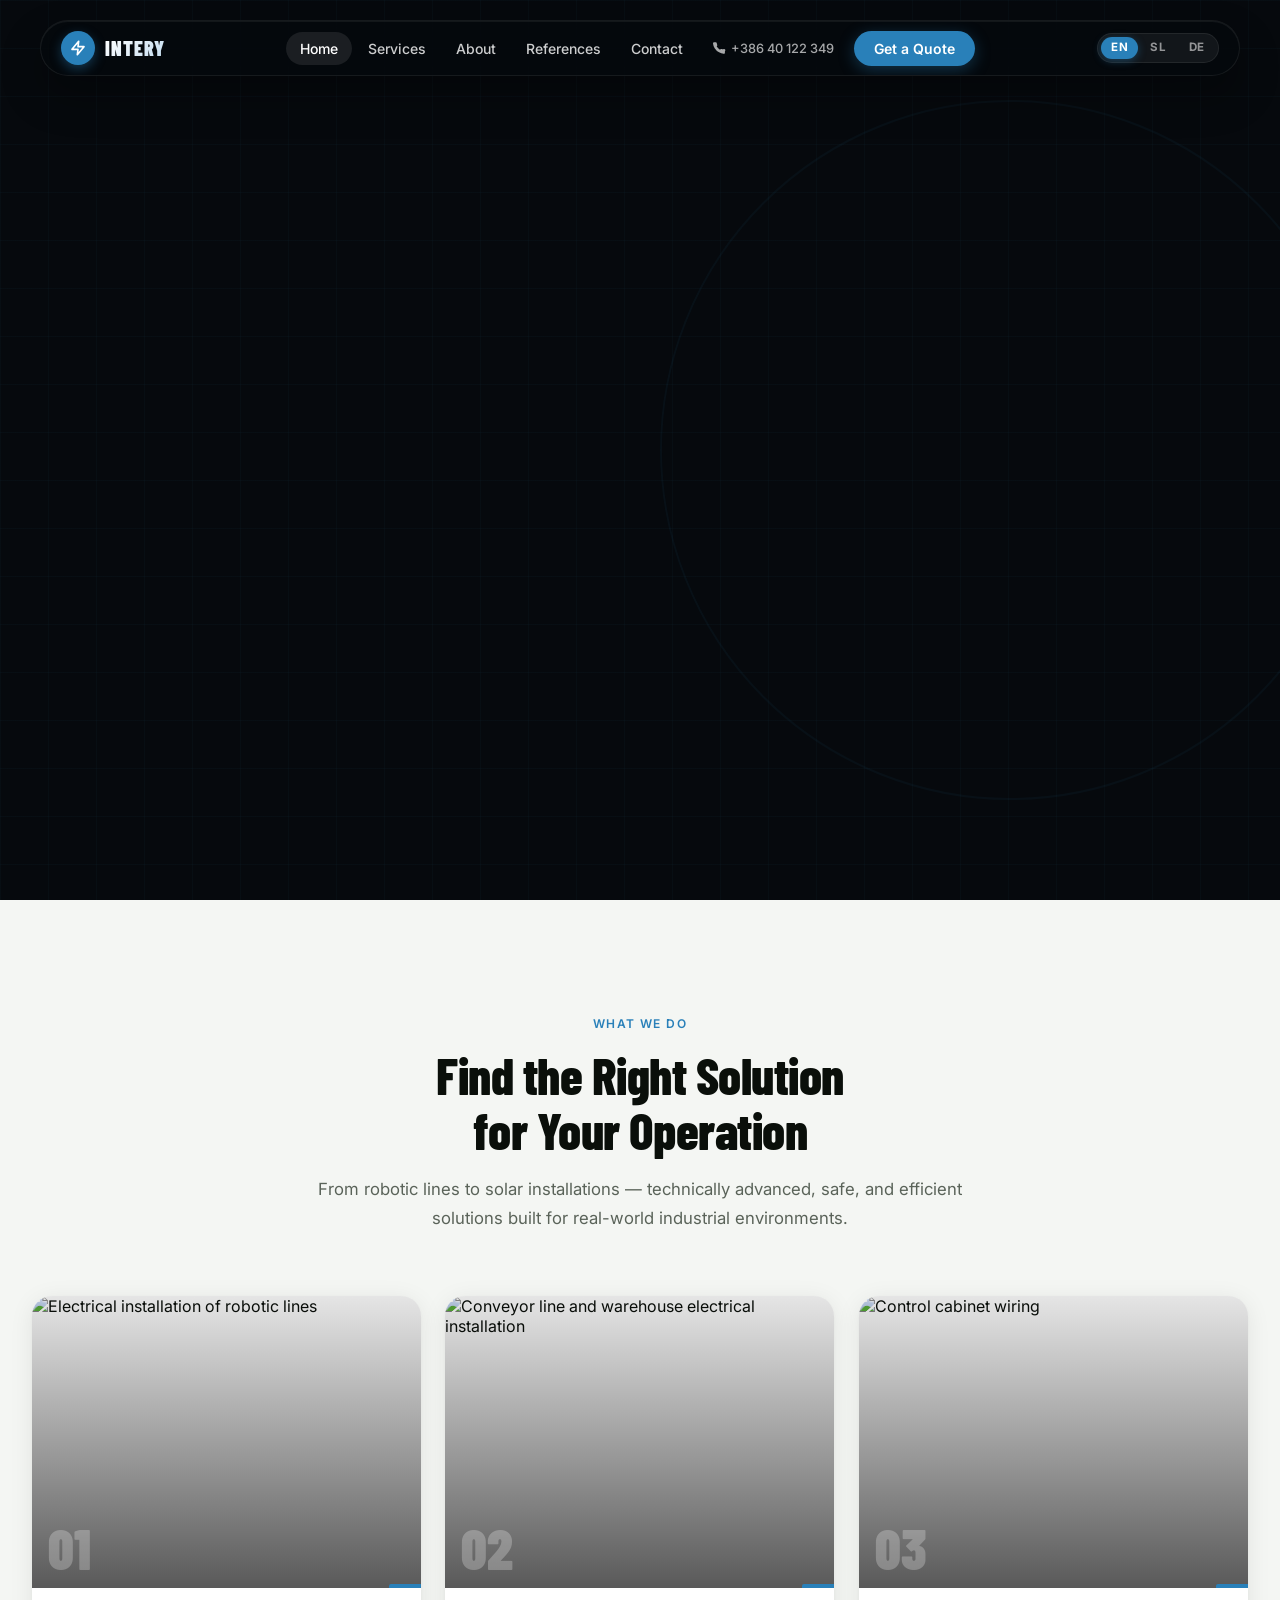
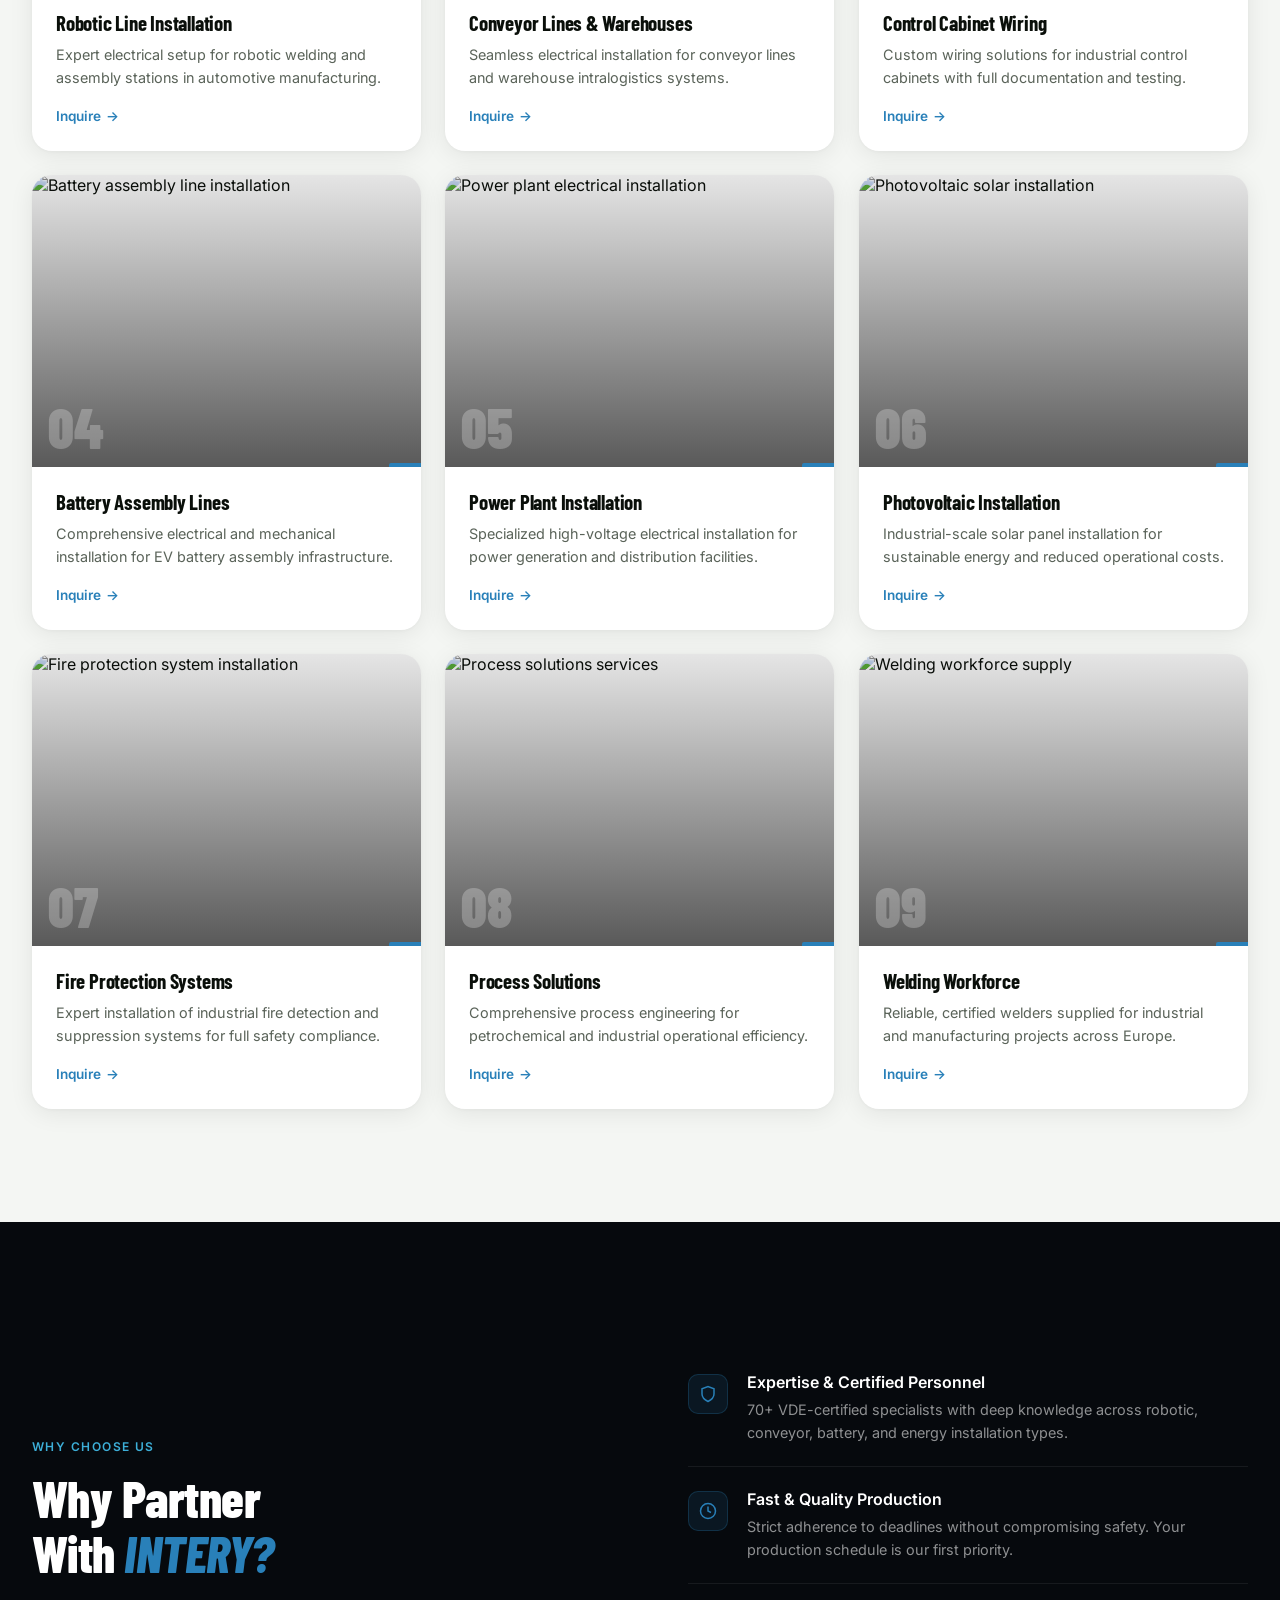
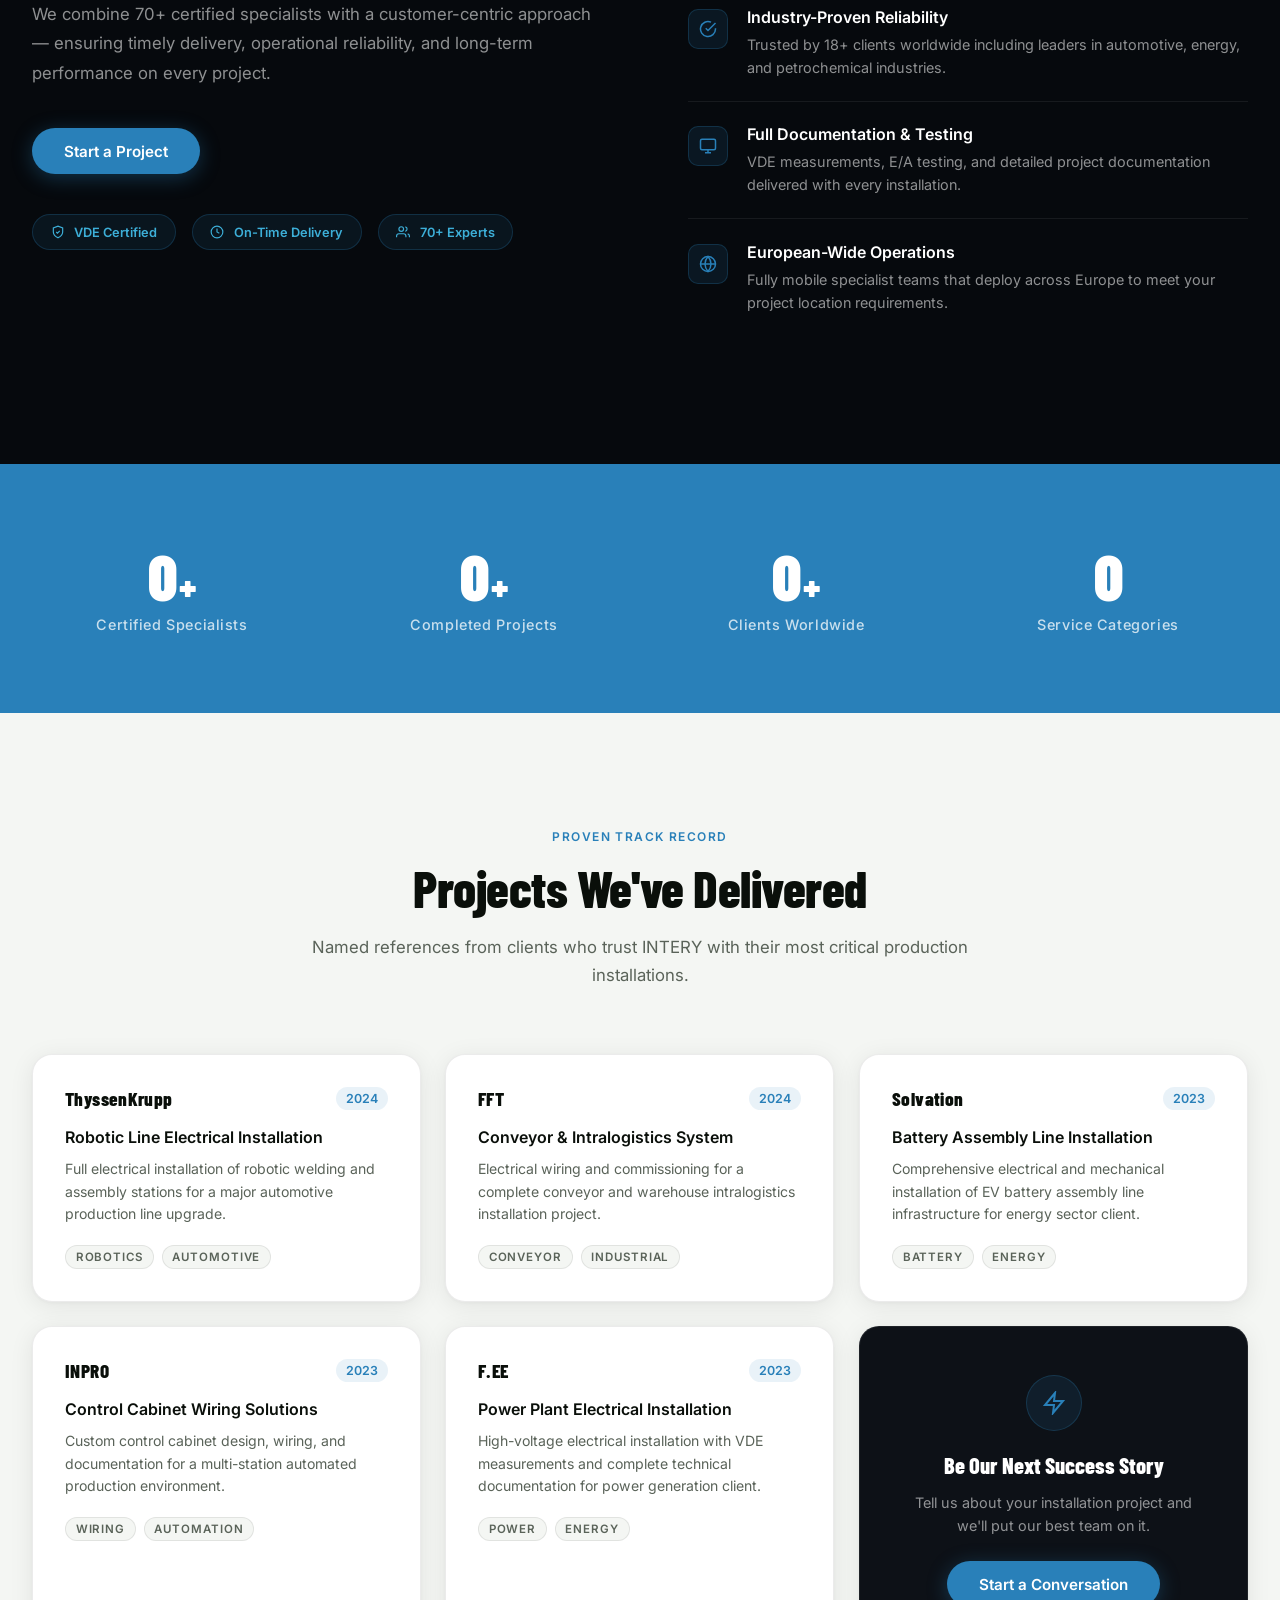
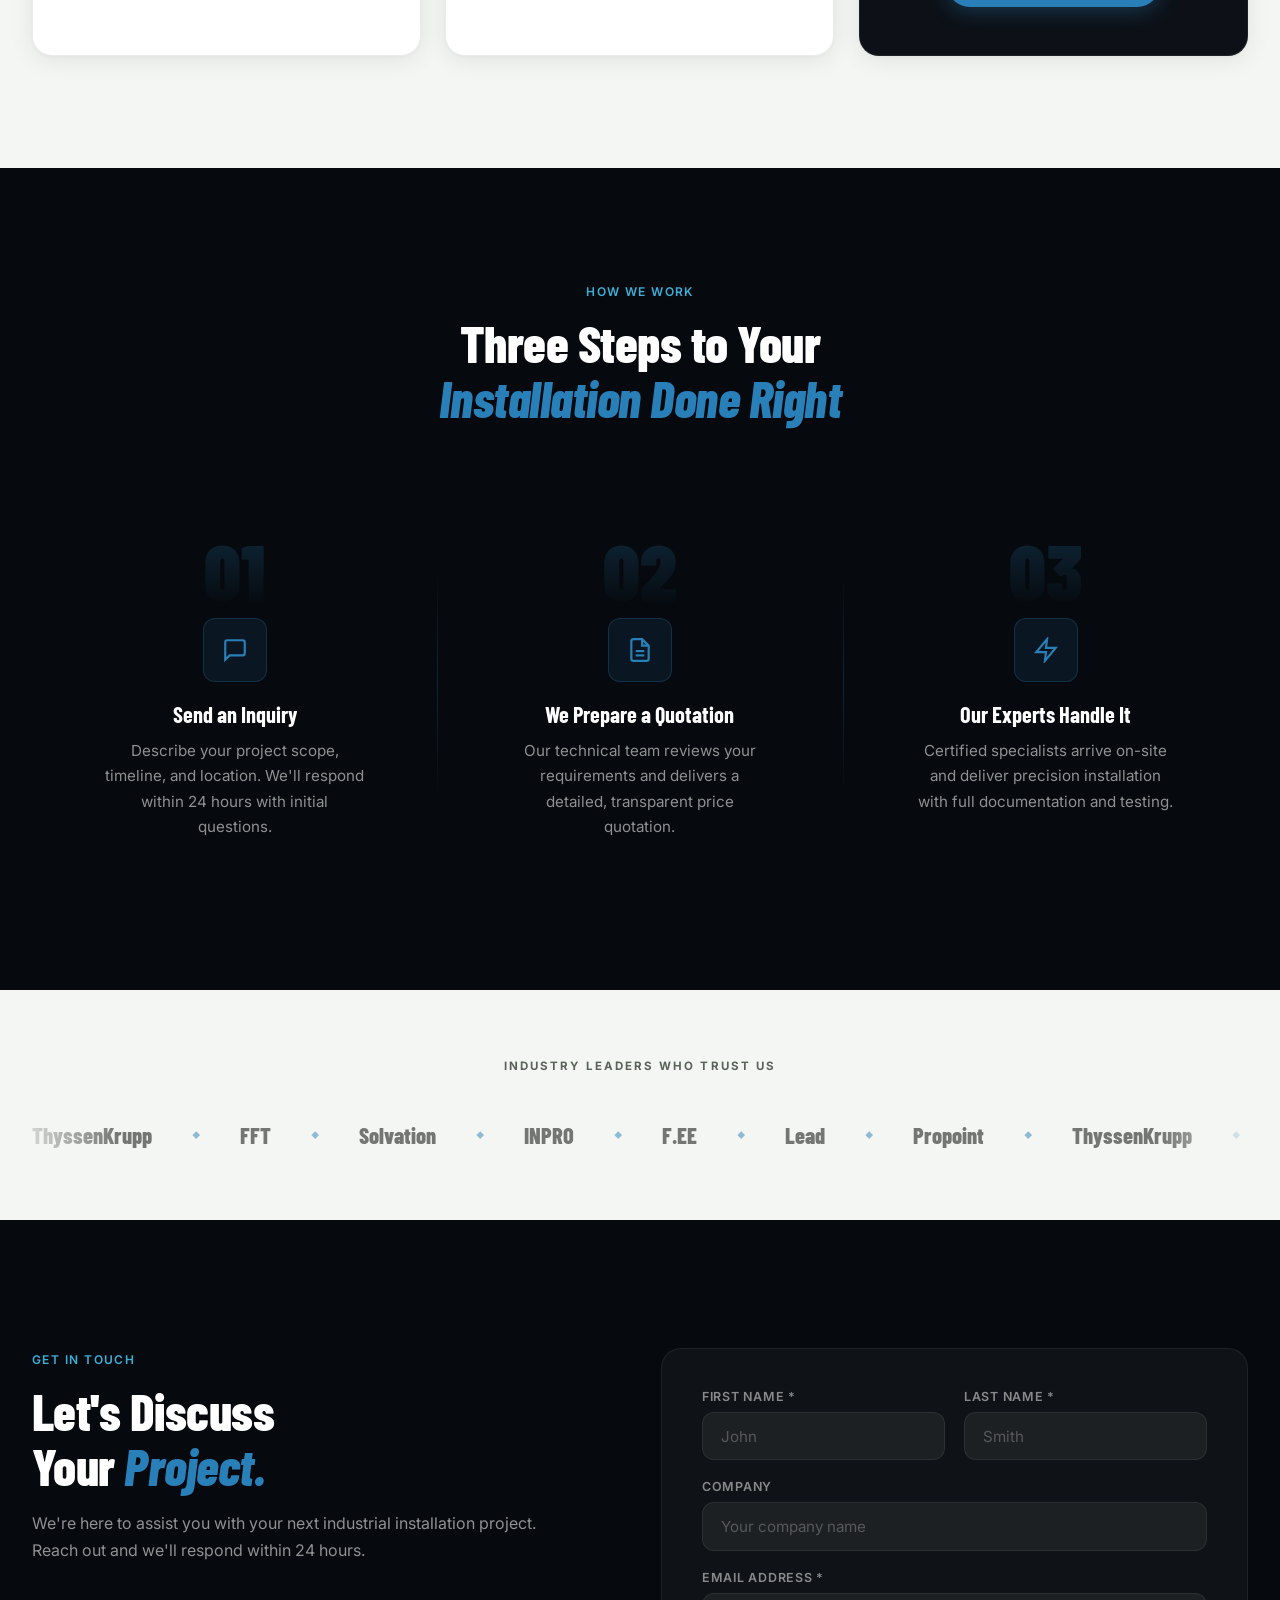
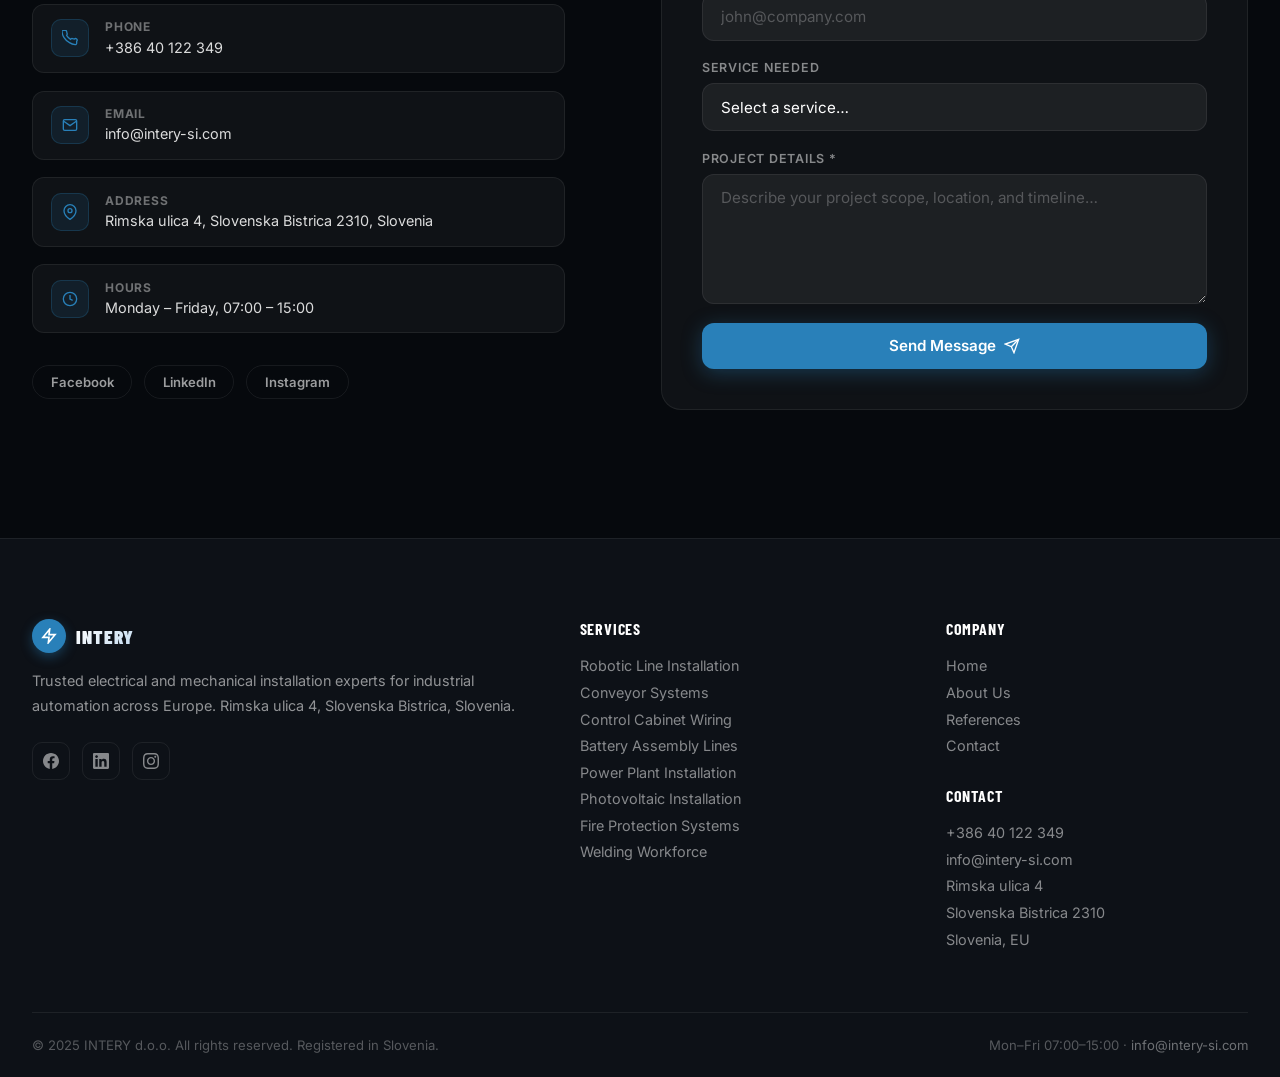
==== index.html @ 89eda1ef "Initial commit of Intery website" ====
<!DOCTYPE html>
<html lang="en">
<head>
  <meta charset="UTF-8">
  <meta name="viewport" content="width=device-width, initial-scale=1.0">
  <title>INTERY d.o.o. | Industrial Electrical Installation Experts</title>
  <meta name="description" content="INTERY d.o.o. — Leading provider of electrical and mechanical installation services for automotive, energy, and industrial sectors across Europe. 70+ certified specialists.">
  <meta property="og:title" content="INTERY d.o.o. | Industrial Electrical Installation Experts">
  <meta property="og:description" content="Electrical and mechanical installation experts for robotic lines, conveyor systems, and battery assembly across Europe.">
  <meta property="og:type" content="website">
  <meta property="og:url" content="https://www.intery-si.com">
  <link rel="icon" href="data:image/svg+xml,<svg xmlns='http://www.w3.org/2000/svg' viewBox='0 0 100 100'><text y='.9em' font-size='90'>⚡</text></svg>">
  <link rel="preconnect" href="https://fonts.googleapis.com">
  <link rel="preconnect" href="https://fonts.gstatic.com" crossorigin>
  <link href="https://fonts.googleapis.com/css2?family=Barlow+Condensed:wght@400;600;700;800;900&family=Inter:ital,wght@0,300;0,400;0,500;0,600;1,400&display=swap" rel="stylesheet">
  <link rel="stylesheet" href="css/style.css">
  <script type="application/ld+json">
  {
    "@context": "https://schema.org",
    "@type": "ElectricalContractor",
    "name": "INTERY d.o.o.",
    "description": "Leading electrical and mechanical installation services for automotive, energy, and industrial sectors.",
    "url": "https://www.intery-si.com",
    "telephone": "+38640122349",
    "email": "info@intery-si.com",
    "address": {
      "@type": "PostalAddress",
      "streetAddress": "Rimska ulica 4",
      "addressLocality": "Slovenska Bistrica",
      "postalCode": "2310",
      "addressCountry": "SI"
    },
    "openingHours": "Mo-Fr 07:00-15:00",
    "areaServed": "Europe"
  }
  </script>
</head>
<body>

<!-- ═══════════════════════ NAVBAR ═══════════════════════ -->
<nav class="navbar-container" id="navbar">
  <div class="navbar">
    <a href="#home" class="navbar-brand">
      <div class="logo-icon">
        <svg viewBox="0 0 24 24" fill="none" stroke="currentColor" stroke-width="2.5" stroke-linecap="round" stroke-linejoin="round">
          <path d="M13 2L3 14h9l-1 8 10-12h-9l1-8z"/>
        </svg>
      </div>
      <span class="brand-text">INTERY</span>
    </a>

    <ul class="navbar-nav" id="navbarNav">
      <li class="nav-item"><a href="#home" class="nav-link active" data-i18n="nav.home">Home</a></li>
      <li class="nav-item"><a href="#services" class="nav-link" data-i18n="nav.services">Services</a></li>
      <li class="nav-item"><a href="#about" class="nav-link" data-i18n="nav.about">About</a></li>
      <li class="nav-item"><a href="#references" class="nav-link" data-i18n="nav.references">References</a></li>
      <li class="nav-item"><a href="#contact" class="nav-link" data-i18n="nav.contact">Contact</a></li>
      <li class="nav-item">
        <a href="tel:+38640122349" class="nav-phone">
          <svg viewBox="0 0 24 24" width="13" height="13" fill="currentColor"><path d="M22 16.92v3a2 2 0 01-2.18 2 19.79 19.79 0 01-8.63-3.07A19.5 19.5 0 013.07 11.5a19.79 19.79 0 01-3.07-8.67A2 2 0 012 .67h3a2 2 0 012 1.72c.127.96.361 1.903.7 2.81a2 2 0 01-.45 2.11L6.91 8.09a16 16 0 006 6l.75-.75a2 2 0 012.11-.45c.907.339 1.85.573 2.81.7A2 2 0 0122 16.92z"/></svg>
          +386 40 122 349
        </a>
      </li>
      <li class="nav-item"><a href="#contact" class="cta-button" data-i18n="nav.quote">Get a Quote</a></li>
    </ul>

    <div class="lang-switcher">
      <button class="lang-btn active" data-lang="en">EN</button>
      <button class="lang-btn" data-lang="sl">SL</button>
      <button class="lang-btn" data-lang="de">DE</button>
    </div>

    <button class="mobile-toggle" id="mobileToggle" aria-label="Toggle menu">
      <div class="hamburger">
        <span></span><span></span><span></span>
      </div>
    </button>
  </div>
</nav>

<div class="mobile-menu-overlay" id="mobileMenuOverlay"></div>
<div class="mobile-menu" id="mobileMenu">
  <div class="mobile-menu-header">
    <a href="#home" class="mobile-menu-brand">
      <div class="logo-icon">
        <svg viewBox="0 0 24 24" fill="none" stroke="currentColor" stroke-width="2.5"><path d="M13 2L3 14h9l-1 8 10-12h-9l1-8z"/></svg>
      </div>
      <span class="brand-text">INTERY</span>
    </a>
    <button class="mobile-menu-close" id="mobileMenuClose" aria-label="Close">×</button>
  </div>
  <ul class="mobile-menu-nav">
    <li class="mobile-menu-item"><a href="#home" class="mobile-menu-link active" data-i18n="nav.home">Home</a></li>
    <li class="mobile-menu-item"><a href="#services" class="mobile-menu-link" data-i18n="nav.services">Services</a></li>
    <li class="mobile-menu-item"><a href="#about" class="mobile-menu-link" data-i18n="nav.about">About</a></li>
    <li class="mobile-menu-item"><a href="#references" class="mobile-menu-link" data-i18n="nav.references">References</a></li>
    <li class="mobile-menu-item"><a href="#contact" class="mobile-menu-link" data-i18n="nav.contact">Contact</a></li>
  </ul>
  <div class="mobile-lang-switcher">
    <button class="lang-btn active" data-lang="en">EN</button>
    <button class="lang-btn" data-lang="sl">SL</button>
    <button class="lang-btn" data-lang="de">DE</button>
  </div>
  <div class="mobile-cta">
    <a href="#contact" class="mobile-cta-button" data-i18n="nav.mobile_quote">Get a Quote</a>
    <a href="tel:+38640122349" class="mobile-phone-link">+386 40 122 349</a>
  </div>
</div>

<!-- ═══════════════════════ HERO ═══════════════════════ -->
<section id="home" class="hero">
  <div class="hero-bg">
    <video
      class="hero-bg-img"
      autoplay
      loop
      muted
      playsinline
      aria-hidden="true"
    >
      <source src="video/d.mp4" type="video/mp4">
    </video>
    <div class="hero-overlay"></div>
    <div class="hero-grid-pattern" aria-hidden="true"></div>
  </div>

  <div class="hero-asset-placeholder" aria-hidden="true"></div>

  <div class="container hero-content">
    <div class="hero-eyebrow" id="heroEyebrow">
      <span class="eyebrow-dot"></span>
      <span data-i18n="hero.eyebrow">Slovenia · Europe · Industrial Excellence</span>
    </div>
    <h1 class="hero-title" id="heroTitle">
      <span class="title-line" id="titleLine1" data-i18n="hero.title1">YOUR AUTOMATION</span>
      <span class="title-line accent-line" id="titleLine2" data-i18n="hero.title2">DONE <em>RIGHT.</em></span>
    </h1>
    <p class="hero-subtitle" id="heroSubtitle" data-i18n="hero.subtitle">
      Electrical and mechanical installation for robotic lines, conveyor systems, and battery assembly — serving automotive, energy, and industrial sectors across Europe.
    </p>
    <div class="hero-ctas" id="heroCtas">
      <a href="#services" class="btn btn-primary">
        <span data-i18n="hero.btn_services">View Services</span>
        <svg class="btn-icon" viewBox="0 0 24 24" fill="none" stroke="currentColor" stroke-width="2"><path d="M7 17L17 7M17 7H7M17 7v10"/></svg>
      </a>
      <a href="#contact" class="btn btn-outline" data-i18n="hero.btn_quote">Request a Quote</a>
    </div>
  </div>

  <div class="hero-bottom" id="heroBottom">
    <div class="hero-stats-bar">
      <div class="hero-stat"><strong>70+</strong><span data-i18n="stats.specialists">Certified Specialists</span></div>
      <div class="hero-stat-divider"></div>
      <div class="hero-stat"><strong>38+</strong><span data-i18n="stats.projects">Completed Projects</span></div>
      <div class="hero-stat-divider"></div>
      <div class="hero-stat"><strong>18+</strong><span data-i18n="stats.clients">Clients Worldwide</span></div>
      <div class="hero-stat-divider"></div>
      <div class="hero-stat"><strong>9</strong><span data-i18n="stats.categories">Service Categories</span></div>
    </div>
    <div class="scroll-cue">
      <div class="scroll-line"></div>
      <span>Scroll</span>
    </div>
  </div>
</section>

<!-- ═══════════════════════ SERVICES ═══════════════════════ -->
<section id="services" class="services-section section-light">
  <div class="container">
    <div class="section-header">
      <span class="section-tag" data-i18n="services.tag">What We Do</span>
      <h2 class="section-title" data-i18n="services.title">Find the Right Solution<br>for Your Operation</h2>
      <p class="section-subtitle" data-i18n="services.subtitle">From robotic lines to solar installations — technically advanced, safe, and efficient solutions built for real-world industrial environments.</p>
    </div>
    <div class="services-grid">

      <div class="service-card">
        <div class="service-card-img">
          <img src="https://cdn.b12.io/client_media/LIUHnpxC/1f6a9136-be19-11f0-b3c3-0242ac110002-jpg-regular_image.jpeg" alt="Electrical installation of robotic lines" loading="lazy">
          <div class="service-card-overlay"></div>
          <span class="service-num">01</span>
          <div class="service-accent-bar"></div>
        </div>
        <div class="service-card-body">
          <h3 data-i18n="s01.title">Robotic Line Installation</h3>
          <p data-i18n="s01.desc">Expert electrical setup for robotic welding and assembly stations in automotive manufacturing.</p>
          <a href="#contact" class="service-link"><span data-i18n="service.inquire">Inquire</span> <span>→</span></a>
        </div>
      </div>

      <div class="service-card">
        <div class="service-card-img">
          <img src="https://cdn.b12.io/client_media/LIUHnpxC/9a8c4afd-be1c-11f0-8efd-0242ac110002-jpg-regular_image.jpeg" alt="Conveyor line and warehouse electrical installation" loading="lazy">
          <div class="service-card-overlay"></div>
          <span class="service-num">02</span>
          <div class="service-accent-bar"></div>
        </div>
        <div class="service-card-body">
          <h3 data-i18n="s02.title">Conveyor Lines & Warehouses</h3>
          <p data-i18n="s02.desc">Seamless electrical installation for conveyor lines and warehouse intralogistics systems.</p>
          <a href="#contact" class="service-link"><span data-i18n="service.inquire">Inquire</span> <span>→</span></a>
        </div>
      </div>

      <div class="service-card">
        <div class="service-card-img">
          <img src="https://cdn.b12.io/client_media/LIUHnpxC/1f43b331-be19-11f0-8d54-0242ac110002-jpg-regular_image.jpeg" alt="Control cabinet wiring" loading="lazy">
          <div class="service-card-overlay"></div>
          <span class="service-num">03</span>
          <div class="service-accent-bar"></div>
        </div>
        <div class="service-card-body">
          <h3 data-i18n="s03.title">Control Cabinet Wiring</h3>
          <p data-i18n="s03.desc">Custom wiring solutions for industrial control cabinets with full documentation and testing.</p>
          <a href="#contact" class="service-link"><span data-i18n="service.inquire">Inquire</span> <span>→</span></a>
        </div>
      </div>

      <div class="service-card">
        <div class="service-card-img">
          <img src="https://cdn.b12.io/client_media/LIUHnpxC/073be567-be1d-11f0-9bda-0242ac110002-jpg-regular_image.jpeg" alt="Battery assembly line installation" loading="lazy">
          <div class="service-card-overlay"></div>
          <span class="service-num">04</span>
          <div class="service-accent-bar"></div>
        </div>
        <div class="service-card-body">
          <h3 data-i18n="s04.title">Battery Assembly Lines</h3>
          <p data-i18n="s04.desc">Comprehensive electrical and mechanical installation for EV battery assembly infrastructure.</p>
          <a href="#contact" class="service-link"><span data-i18n="service.inquire">Inquire</span> <span>→</span></a>
        </div>
      </div>

      <div class="service-card">
        <div class="service-card-img">
          <img src="https://cdn.b12.io/client_media/LIUHnpxC/54e5bd5c-be1d-11f0-b8cd-0242ac110002-jpg-regular_image.jpeg" alt="Power plant electrical installation" loading="lazy">
          <div class="service-card-overlay"></div>
          <span class="service-num">05</span>
          <div class="service-accent-bar"></div>
        </div>
        <div class="service-card-body">
          <h3 data-i18n="s05.title">Power Plant Installation</h3>
          <p data-i18n="s05.desc">Specialized high-voltage electrical installation for power generation and distribution facilities.</p>
          <a href="#contact" class="service-link"><span data-i18n="service.inquire">Inquire</span> <span>→</span></a>
        </div>
      </div>

      <div class="service-card">
        <div class="service-card-img">
          <img src="https://cdn.b12.io/client_media/LIUHnpxC/862a9e5b-be1a-11f0-814c-0242ac110002-jpg-regular_image.jpeg" alt="Photovoltaic solar installation" loading="lazy">
          <div class="service-card-overlay"></div>
          <span class="service-num">06</span>
          <div class="service-accent-bar"></div>
        </div>
        <div class="service-card-body">
          <h3 data-i18n="s06.title">Photovoltaic Installation</h3>
          <p data-i18n="s06.desc">Industrial-scale solar panel installation for sustainable energy and reduced operational costs.</p>
          <a href="#contact" class="service-link"><span data-i18n="service.inquire">Inquire</span> <span>→</span></a>
        </div>
      </div>

      <div class="service-card">
        <div class="service-card-img">
          <img src="https://cdn.b12.io/client_media/LIUHnpxC/5094c0d0-be26-11f0-a7a0-0242ac110002-jpg-regular_image.jpeg" alt="Fire protection system installation" loading="lazy">
          <div class="service-card-overlay"></div>
          <span class="service-num">07</span>
          <div class="service-accent-bar"></div>
        </div>
        <div class="service-card-body">
          <h3 data-i18n="s07.title">Fire Protection Systems</h3>
          <p data-i18n="s07.desc">Expert installation of industrial fire detection and suppression systems for full safety compliance.</p>
          <a href="#contact" class="service-link"><span data-i18n="service.inquire">Inquire</span> <span>→</span></a>
        </div>
      </div>

      <div class="service-card">
        <div class="service-card-img">
          <img src="https://cdn.b12.io/client_media/LIUHnpxC/40bc4273-be27-11f0-adcb-0242ac110002-jpg-regular_image.jpeg" alt="Process solutions services" loading="lazy">
          <div class="service-card-overlay"></div>
          <span class="service-num">08</span>
          <div class="service-accent-bar"></div>
        </div>
        <div class="service-card-body">
          <h3 data-i18n="s08.title">Process Solutions</h3>
          <p data-i18n="s08.desc">Comprehensive process engineering for petrochemical and industrial operational efficiency.</p>
          <a href="#contact" class="service-link"><span data-i18n="service.inquire">Inquire</span> <span>→</span></a>
        </div>
      </div>

      <div class="service-card">
        <div class="service-card-img">
          <img src="https://cdn.b12.io/client_media/LIUHnpxC/6227286c-c6d3-11f0-adda-0242ac110002-jpg-regular_image.jpeg" alt="Welding workforce supply" loading="lazy">
          <div class="service-card-overlay"></div>
          <span class="service-num">09</span>
          <div class="service-accent-bar"></div>
        </div>
        <div class="service-card-body">
          <h3 data-i18n="s09.title">Welding Workforce</h3>
          <p data-i18n="s09.desc">Reliable, certified welders supplied for industrial and manufacturing projects across Europe.</p>
          <a href="#contact" class="service-link"><span data-i18n="service.inquire">Inquire</span> <span>→</span></a>
        </div>
      </div>

    </div>
  </div>
</section>

<!-- ═══════════════════════ ABOUT ═══════════════════════ -->
<section id="about" class="about-section section-dark">
  <div class="container">
    <div class="about-grid">

      <div class="about-left">
        <span class="section-tag tag-green" data-i18n="about.tag">Why Choose Us</span>
        <h2 class="section-title title-light" data-i18n="about.title">Why Partner<br>With <em>INTERY?</em></h2>
        <p class="about-desc" data-i18n="about.desc">We combine 70+ certified specialists with a customer-centric approach — ensuring timely delivery, operational reliability, and long-term performance on every project.</p>
        <a href="#contact" class="btn btn-primary" style="margin-top:2rem;" data-i18n="about.btn">Start a Project</a>

        <div class="cert-badges">
          <div class="cert-badge">
            <svg viewBox="0 0 24 24" fill="none" stroke="currentColor" stroke-width="2"><path d="M12 22s8-4 8-10V5l-8-3-8 3v7c0 6 8 10 8 10z"/><polyline points="9,12 11,14 15,10"/></svg>
            <span data-i18n="about.cert1">VDE Certified</span>
          </div>
          <div class="cert-badge">
            <svg viewBox="0 0 24 24" fill="none" stroke="currentColor" stroke-width="2"><circle cx="12" cy="12" r="10"/><polyline points="12,6 12,12 16,14"/></svg>
            <span data-i18n="about.cert2">On-Time Delivery</span>
          </div>
          <div class="cert-badge">
            <svg viewBox="0 0 24 24" fill="none" stroke="currentColor" stroke-width="2"><path d="M17 21v-2a4 4 0 00-4-4H5a4 4 0 00-4 4v2"/><circle cx="9" cy="7" r="4"/><path d="M23 21v-2a4 4 0 00-3-3.87"/><path d="M16 3.13a4 4 0 010 7.75"/></svg>
            <span data-i18n="about.cert3">70+ Experts</span>
          </div>
        </div>
      </div>

      <div class="about-right">
        <div class="usp-list">
          <div class="usp-item">
            <div class="usp-icon">
              <svg viewBox="0 0 24 24" fill="none" stroke="currentColor" stroke-width="2"><path d="M12 22s8-4 8-10V5l-8-3-8 3v7c0 6 8 10 8 10z"/></svg>
            </div>
            <div class="usp-content">
              <h4 data-i18n="usp01.title">Expertise & Certified Personnel</h4>
              <p data-i18n="usp01.desc">70+ VDE-certified specialists with deep knowledge across robotic, conveyor, battery, and energy installation types.</p>
            </div>
          </div>
          <div class="usp-item">
            <div class="usp-icon">
              <svg viewBox="0 0 24 24" fill="none" stroke="currentColor" stroke-width="2"><circle cx="12" cy="12" r="10"/><polyline points="12,6 12,12 16,14"/></svg>
            </div>
            <div class="usp-content">
              <h4 data-i18n="usp02.title">Fast & Quality Production</h4>
              <p data-i18n="usp02.desc">Strict adherence to deadlines without compromising safety. Your production schedule is our first priority.</p>
            </div>
          </div>
          <div class="usp-item">
            <div class="usp-icon">
              <svg viewBox="0 0 24 24" fill="none" stroke="currentColor" stroke-width="2"><path d="M22 11.08V12a10 10 0 11-5.93-9.14"/><polyline points="22,4 12,14.01 9,11.01"/></svg>
            </div>
            <div class="usp-content">
              <h4 data-i18n="usp03.title">Industry-Proven Reliability</h4>
              <p data-i18n="usp03.desc">Trusted by 18+ clients worldwide including leaders in automotive, energy, and petrochemical industries.</p>
            </div>
          </div>
          <div class="usp-item">
            <div class="usp-icon">
              <svg viewBox="0 0 24 24" fill="none" stroke="currentColor" stroke-width="2"><rect x="2" y="3" width="20" height="14" rx="2"/><line x1="8" y1="21" x2="16" y2="21"/><line x1="12" y1="17" x2="12" y2="21"/></svg>
            </div>
            <div class="usp-content">
              <h4 data-i18n="usp04.title">Full Documentation & Testing</h4>
              <p data-i18n="usp04.desc">VDE measurements, E/A testing, and detailed project documentation delivered with every installation.</p>
            </div>
          </div>
          <div class="usp-item">
            <div class="usp-icon">
              <svg viewBox="0 0 24 24" fill="none" stroke="currentColor" stroke-width="2"><circle cx="12" cy="12" r="10"/><line x1="2" y1="12" x2="22" y2="12"/><path d="M12 2a15.3 15.3 0 014 10 15.3 15.3 0 01-4 10 15.3 15.3 0 01-4-10 15.3 15.3 0 014-10z"/></svg>
            </div>
            <div class="usp-content">
              <h4 data-i18n="usp05.title">European-Wide Operations</h4>
              <p data-i18n="usp05.desc">Fully mobile specialist teams that deploy across Europe to meet your project location requirements.</p>
            </div>
          </div>
        </div>
      </div>

    </div>
  </div>
</section>

<!-- ═══════════════════════ STATS ═══════════════════════ -->
<section class="stats-section">
  <div class="container">
    <div class="stats-grid">
      <div class="stat-item">
        <div class="stat-number"><span class="counter" data-target="70">0</span><span class="stat-plus">+</span></div>
        <p data-i18n="stats.specialists">Certified Specialists</p>
      </div>
      <div class="stat-item">
        <div class="stat-number"><span class="counter" data-target="38">0</span><span class="stat-plus">+</span></div>
        <p data-i18n="stats.projects">Completed Projects</p>
      </div>
      <div class="stat-item">
        <div class="stat-number"><span class="counter" data-target="18">0</span><span class="stat-plus">+</span></div>
        <p data-i18n="stats.clients">Clients Worldwide</p>
      </div>
      <div class="stat-item">
        <div class="stat-number"><span class="counter" data-target="9">0</span></div>
        <p data-i18n="stats.categories">Service Categories</p>
      </div>
    </div>
  </div>
</section>

<!-- ═══════════════════════ REFERENCES ═══════════════════════ -->
<section id="references" class="references-section section-light">
  <div class="container">
    <div class="section-header">
      <span class="section-tag" data-i18n="ref.tag">Proven Track Record</span>
      <h2 class="section-title" data-i18n="ref.title">Projects We've Delivered</h2>
      <p class="section-subtitle" data-i18n="ref.subtitle">Named references from clients who trust INTERY with their most critical production installations.</p>
    </div>
    <div class="references-grid">

      <div class="reference-card">
        <div class="ref-header">
          <span class="ref-client">ThyssenKrupp</span>
          <span class="ref-year">2024</span>
        </div>
        <h3 data-i18n="r01.title">Robotic Line Electrical Installation</h3>
        <p data-i18n="r01.desc">Full electrical installation of robotic welding and assembly stations for a major automotive production line upgrade.</p>
        <div class="ref-tags"><span>Robotics</span><span>Automotive</span></div>
      </div>

      <div class="reference-card">
        <div class="ref-header">
          <span class="ref-client">FFT</span>
          <span class="ref-year">2024</span>
        </div>
        <h3 data-i18n="r02.title">Conveyor & Intralogistics System</h3>
        <p data-i18n="r02.desc">Electrical wiring and commissioning for a complete conveyor and warehouse intralogistics installation project.</p>
        <div class="ref-tags"><span>Conveyor</span><span>Industrial</span></div>
      </div>

      <div class="reference-card">
        <div class="ref-header">
          <span class="ref-client">Solvation</span>
          <span class="ref-year">2023</span>
        </div>
        <h3 data-i18n="r03.title">Battery Assembly Line Installation</h3>
        <p data-i18n="r03.desc">Comprehensive electrical and mechanical installation of EV battery assembly line infrastructure for energy sector client.</p>
        <div class="ref-tags"><span>Battery</span><span>Energy</span></div>
      </div>

      <div class="reference-card">
        <div class="ref-header">
          <span class="ref-client">INPRO</span>
          <span class="ref-year">2023</span>
        </div>
        <h3 data-i18n="r04.title">Control Cabinet Wiring Solutions</h3>
        <p data-i18n="r04.desc">Custom control cabinet design, wiring, and documentation for a multi-station automated production environment.</p>
        <div class="ref-tags"><span>Wiring</span><span>Automation</span></div>
      </div>

      <div class="reference-card">
        <div class="ref-header">
          <span class="ref-client">F.EE</span>
          <span class="ref-year">2023</span>
        </div>
        <h3 data-i18n="r05.title">Power Plant Electrical Installation</h3>
        <p data-i18n="r05.desc">High-voltage electrical installation with VDE measurements and complete technical documentation for power generation client.</p>
        <div class="ref-tags"><span>Power</span><span>Energy</span></div>
      </div>

      <div class="reference-card ref-cta-card">
        <div class="ref-cta-inner">
          <div class="ref-cta-icon">
            <svg viewBox="0 0 24 24" fill="none" stroke="currentColor" stroke-width="2"><path d="M13 2L3 14h9l-1 8 10-12h-9l1-8z"/></svg>
          </div>
          <h3 data-i18n="r.cta.title">Be Our Next Success Story</h3>
          <p data-i18n="r.cta.desc">Tell us about your installation project and we'll put our best team on it.</p>
          <a href="#contact" class="btn btn-primary" data-i18n="r.cta.btn">Start a Conversation</a>
        </div>
      </div>

    </div>
  </div>
</section>

<!-- ═══════════════════════ PROCESS ═══════════════════════ -->
<section class="process-section section-dark">
  <div class="container">
    <div class="section-header">
      <span class="section-tag tag-green" data-i18n="process.tag">How We Work</span>
      <h2 class="section-title title-light" data-i18n="process.title">Three Steps to Your<br><em>Installation Done Right</em></h2>
    </div>
    <div class="process-steps">

      <div class="process-step">
        <div class="step-number">01</div>
        <div class="step-connector"></div>
        <div class="step-icon">
          <svg viewBox="0 0 24 24" fill="none" stroke="currentColor" stroke-width="2"><path d="M21 15a2 2 0 01-2 2H7l-4 4V5a2 2 0 012-2h14a2 2 0 012 2z"/></svg>
        </div>
        <h3 data-i18n="p01.title">Send an Inquiry</h3>
        <p data-i18n="p01.desc">Describe your project scope, timeline, and location. We'll respond within 24 hours with initial questions.</p>
      </div>

      <div class="process-step">
        <div class="step-number">02</div>
        <div class="step-connector"></div>
        <div class="step-icon">
          <svg viewBox="0 0 24 24" fill="none" stroke="currentColor" stroke-width="2"><path d="M14 2H6a2 2 0 00-2 2v16a2 2 0 002 2h12a2 2 0 002-2V8z"/><polyline points="14,2 14,8 20,8"/><line x1="16" y1="13" x2="8" y2="13"/><line x1="16" y1="17" x2="8" y2="17"/></svg>
        </div>
        <h3 data-i18n="p02.title">We Prepare a Quotation</h3>
        <p data-i18n="p02.desc">Our technical team reviews your requirements and delivers a detailed, transparent price quotation.</p>
      </div>

      <div class="process-step">
        <div class="step-number">03</div>
        <div class="step-icon">
          <svg viewBox="0 0 24 24" fill="none" stroke="currentColor" stroke-width="2"><path d="M13 2L3 14h9l-1 8 10-12h-9l1-8z"/></svg>
        </div>
        <h3 data-i18n="p03.title">Our Experts Handle It</h3>
        <p data-i18n="p03.desc">Certified specialists arrive on-site and deliver precision installation with full documentation and testing.</p>
      </div>

    </div>
  </div>
</section>

<!-- ═══════════════════════ CLIENTS ═══════════════════════ -->
<section class="clients-section section-light">
  <div class="container">
    <div class="clients-label">
      <span data-i18n="clients.label">Industry Leaders Who Trust Us</span>
    </div>
  </div>
  <div class="marquee-wrapper">
    <div class="marquee-track">
      <span class="client-name">ThyssenKrupp</span>
      <span class="client-dot">◆</span>
      <span class="client-name">FFT</span>
      <span class="client-dot">◆</span>
      <span class="client-name">Solvation</span>
      <span class="client-dot">◆</span>
      <span class="client-name">INPRO</span>
      <span class="client-dot">◆</span>
      <span class="client-name">F.EE</span>
      <span class="client-dot">◆</span>
      <span class="client-name">Lead</span>
      <span class="client-dot">◆</span>
      <span class="client-name">Propoint</span>
      <span class="client-dot">◆</span>
      <span class="client-name">ThyssenKrupp</span>
      <span class="client-dot">◆</span>
      <span class="client-name">FFT</span>
      <span class="client-dot">◆</span>
      <span class="client-name">Solvation</span>
      <span class="client-dot">◆</span>
      <span class="client-name">INPRO</span>
      <span class="client-dot">◆</span>
      <span class="client-name">F.EE</span>
      <span class="client-dot">◆</span>
      <span class="client-name">Lead</span>
      <span class="client-dot">◆</span>
      <span class="client-name">Propoint</span>
      <span class="client-dot">◆</span>
    </div>
  </div>
</section>

<!-- ═══════════════════════ CONTACT ═══════════════════════ -->
<section id="contact" class="contact-section section-dark">
  <div class="container">
    <div class="contact-grid">

      <div class="contact-info">
        <span class="section-tag tag-green" data-i18n="contact.tag">Get in Touch</span>
        <h2 class="section-title title-light" data-i18n="contact.title">Let's Discuss<br>Your <em>Project.</em></h2>
        <p class="contact-desc" data-i18n="contact.desc">We're here to assist you with your next industrial installation project. Reach out and we'll respond within 24 hours.</p>

        <div class="contact-details">
          <div class="contact-item">
            <div class="contact-icon-wrap">
              <svg viewBox="0 0 24 24" fill="none" stroke="currentColor" stroke-width="2"><path d="M22 16.92v3a2 2 0 01-2.18 2 19.79 19.79 0 01-8.63-3.07A19.5 19.5 0 013.07 11.5a19.79 19.79 0 01-3.07-8.67A2 2 0 012 .67h3a2 2 0 012 1.72c.127.96.361 1.903.7 2.81a2 2 0 01-.45 2.11L6.91 8.09a16 16 0 006 6l.75-.75a2 2 0 012.11-.45c.907.339 1.85.573 2.81.7A2 2 0 0122 16.92z"/></svg>
            </div>
            <div class="contact-item-text">
              <strong data-i18n="contact.phone">Phone</strong>
              <a href="tel:+38640122349">+386 40 122 349</a>
            </div>
          </div>
          <div class="contact-item">
            <div class="contact-icon-wrap">
              <svg viewBox="0 0 24 24" fill="none" stroke="currentColor" stroke-width="2"><path d="M4 4h16c1.1 0 2 .9 2 2v12c0 1.1-.9 2-2 2H4c-1.1 0-2-.9-2-2V6c0-1.1.9-2 2-2z"/><polyline points="22,6 12,13 2,6"/></svg>
            </div>
            <div class="contact-item-text">
              <strong data-i18n="contact.email_label">Email</strong>
              <a href="mailto:info@intery-si.com">info@intery-si.com</a>
            </div>
          </div>
          <div class="contact-item">
            <div class="contact-icon-wrap">
              <svg viewBox="0 0 24 24" fill="none" stroke="currentColor" stroke-width="2"><path d="M21 10c0 7-9 13-9 13s-9-6-9-13a9 9 0 0118 0z"/><circle cx="12" cy="10" r="3"/></svg>
            </div>
            <div class="contact-item-text">
              <strong data-i18n="contact.address">Address</strong>
              <span>Rimska ulica 4, Slovenska Bistrica 2310, Slovenia</span>
            </div>
          </div>
          <div class="contact-item">
            <div class="contact-icon-wrap">
              <svg viewBox="0 0 24 24" fill="none" stroke="currentColor" stroke-width="2"><circle cx="12" cy="12" r="10"/><polyline points="12,6 12,12 16,14"/></svg>
            </div>
            <div class="contact-item-text">
              <strong data-i18n="contact.hours">Hours</strong>
              <span data-i18n="contact.hours_val">Monday – Friday, 07:00 – 15:00</span>
            </div>
          </div>
        </div>

        <div class="contact-social">
          <a href="https://www.facebook.com/profile.php?id=61560681279685" target="_blank" rel="noopener" class="social-pill">Facebook</a>
          <a href="https://www.linkedin.com/company/intery-d-o-o" target="_blank" rel="noopener" class="social-pill">LinkedIn</a>
          <a href="https://www.instagram.com/interyautomation" target="_blank" rel="noopener" class="social-pill">Instagram</a>
        </div>
      </div>

      <div class="contact-form-wrapper">
        <form class="contact-form" id="contactForm">
          <div class="form-row">
            <div class="form-group">
              <label for="firstName" data-i18n="form.first_name">First Name *</label>
              <input type="text" id="firstName" name="firstName" data-i18n-ph="form.ph.first_name" placeholder="John" required>
            </div>
            <div class="form-group">
              <label for="lastName" data-i18n="form.last_name">Last Name *</label>
              <input type="text" id="lastName" name="lastName" data-i18n-ph="form.ph.last_name" placeholder="Smith" required>
            </div>
          </div>
          <div class="form-group">
            <label for="company" data-i18n="form.company">Company</label>
            <input type="text" id="company" name="company" data-i18n-ph="form.ph.company" placeholder="Your company name">
          </div>
          <div class="form-group">
            <label for="email" data-i18n="form.email">Email Address *</label>
            <input type="email" id="email" name="email" data-i18n-ph="form.ph.email" placeholder="john@company.com" required>
          </div>
          <div class="form-group">
            <label for="service" data-i18n="form.service">Service Needed</label>
            <select id="service" name="service">
              <option value="" data-i18n="opt.placeholder">Select a service…</option>
              <option data-i18n="opt.1">Robotic Line Installation</option>
              <option data-i18n="opt.2">Conveyor Lines &amp; Warehouses</option>
              <option data-i18n="opt.3">Control Cabinet Wiring</option>
              <option data-i18n="opt.4">Battery Assembly Lines</option>
              <option data-i18n="opt.5">Power Plant Installation</option>
              <option data-i18n="opt.6">Photovoltaic Installation</option>
              <option data-i18n="opt.7">Fire Protection Systems</option>
              <option data-i18n="opt.8">Process Solutions</option>
              <option data-i18n="opt.9">Welding Workforce</option>
              <option data-i18n="opt.10">Other</option>
            </select>
          </div>
          <div class="form-group">
            <label for="message" data-i18n="form.message">Project Details *</label>
            <textarea id="message" name="message" data-i18n-ph="form.ph.message" placeholder="Describe your project scope, location, and timeline…" required></textarea>
          </div>
          <button type="submit" class="btn btn-primary btn-full">
            <span data-i18n="form.send">Send Message</span>
            <svg class="btn-icon" viewBox="0 0 24 24" fill="none" stroke="currentColor" stroke-width="2"><line x1="22" y1="2" x2="11" y2="13"/><polygon points="22,2 15,22 11,13 2,9 22,2"/></svg>
          </button>
        </form>
      </div>

    </div>
  </div>
</section>

<!-- ═══════════════════════ FOOTER ═══════════════════════ -->
<footer class="footer">
  <div class="container">
    <div class="footer-top">
      <div class="footer-brand-col">
        <a href="#home" class="footer-brand">
          <div class="logo-icon">
            <svg viewBox="0 0 24 24" fill="none" stroke="currentColor" stroke-width="2.5"><path d="M13 2L3 14h9l-1 8 10-12h-9l1-8z"/></svg>
          </div>
          <span class="brand-text">INTERY</span>
        </a>
        <p data-i18n="footer.desc">Trusted electrical and mechanical installation experts for industrial automation across Europe. Rimska ulica 4, Slovenska Bistrica, Slovenia.</p>
        <div class="footer-social-icons">
          <a href="https://www.facebook.com/profile.php?id=61560681279685" target="_blank" rel="noopener" aria-label="Facebook" class="footer-social-icon">
            <svg viewBox="0 0 24 24" fill="currentColor"><path d="M24 12.073c0-6.627-5.373-12-12-12s-12 5.373-12 12c0 5.99 4.388 10.954 10.125 11.854v-8.385H7.078v-3.47h3.047V9.43c0-3.007 1.792-4.669 4.533-4.669 1.312 0 2.686.235 2.686.235v2.953H15.83c-1.491 0-1.956.925-1.956 1.874v2.25h3.328l-.532 3.47h-2.796v8.385C19.612 23.027 24 18.062 24 12.073z"/></svg>
          </a>
          <a href="https://www.linkedin.com/company/intery-d-o-o" target="_blank" rel="noopener" aria-label="LinkedIn" class="footer-social-icon">
            <svg viewBox="0 0 24 24" fill="currentColor"><path d="M20.447 20.452h-3.554v-5.569c0-1.328-.027-3.037-1.852-3.037-1.853 0-2.136 1.445-2.136 2.939v5.667H9.351V9h3.414v1.561h.046c.477-.9 1.637-1.85 3.37-1.85 3.601 0 4.267 2.37 4.267 5.455v6.286zM5.337 7.433c-1.144 0-2.063-.926-2.063-2.065 0-1.138.92-2.063 2.063-2.063 1.14 0 2.064.925 2.064 2.063 0 1.139-.925 2.065-2.064 2.065zm1.782 13.019H3.555V9h3.564v11.452zM22.225 0H1.771C.792 0 0 .774 0 1.729v20.542C0 23.227.792 24 1.771 24h20.451C23.2 24 24 23.227 24 22.271V1.729C24 .774 23.2 0 22.222 0h.003z"/></svg>
          </a>
          <a href="https://www.instagram.com/interyautomation" target="_blank" rel="noopener" aria-label="Instagram" class="footer-social-icon">
            <svg viewBox="0 0 24 24" fill="currentColor"><path d="M12 2.163c3.204 0 3.584.012 4.85.07 3.252.148 4.771 1.691 4.919 4.919.058 1.265.069 1.645.069 4.849 0 3.205-.012 3.584-.069 4.849-.149 3.225-1.664 4.771-4.919 4.919-1.266.058-1.644.07-4.85.07-3.204 0-3.584-.012-4.849-.07-3.26-.149-4.771-1.699-4.919-4.92-.058-1.265-.07-1.644-.07-4.849 0-3.204.013-3.583.07-4.849.149-3.227 1.664-4.771 4.919-4.919 1.266-.057 1.645-.069 4.849-.069zm0-2.163c-3.259 0-3.667.014-4.947.072-4.358.2-6.78 2.618-6.98 6.98-.059 1.281-.073 1.689-.073 4.948 0 3.259.014 3.668.072 4.948.2 4.358 2.618 6.78 6.98 6.98 1.281.058 1.689.072 4.948.072 3.259 0 3.668-.014 4.948-.072 4.354-.2 6.782-2.618 6.979-6.98.059-1.28.073-1.689.073-4.948 0-3.259-.014-3.667-.072-4.947-.196-4.354-2.617-6.78-6.979-6.98-1.281-.059-1.69-.073-4.949-.073zm0 5.838c-3.403 0-6.162 2.759-6.162 6.162s2.759 6.163 6.162 6.163 6.162-2.759 6.162-6.163c0-3.403-2.759-6.162-6.162-6.162zm0 10.162c-2.209 0-4-1.79-4-4 0-2.209 1.791-4 4-4s4 1.791 4 4c0 2.21-1.791 4-4 4zm6.406-11.845c-.796 0-1.441.645-1.441 1.44s.645 1.44 1.441 1.44c.795 0 1.439-.645 1.439-1.44s-.644-1.44-1.439-1.44z"/></svg>
          </a>
        </div>
      </div>
      <div class="footer-links-col">
        <h4 data-i18n="footer.services_h">Services</h4>
        <ul>
          <li><a href="#services" data-i18n="footer.fs1">Robotic Line Installation</a></li>
          <li><a href="#services" data-i18n="footer.fs2">Conveyor Systems</a></li>
          <li><a href="#services" data-i18n="footer.fs3">Control Cabinet Wiring</a></li>
          <li><a href="#services" data-i18n="footer.fs4">Battery Assembly Lines</a></li>
          <li><a href="#services" data-i18n="footer.fs5">Power Plant Installation</a></li>
          <li><a href="#services" data-i18n="footer.fs6">Photovoltaic Installation</a></li>
          <li><a href="#services" data-i18n="footer.fs7">Fire Protection Systems</a></li>
          <li><a href="#services" data-i18n="footer.fs8">Welding Workforce</a></li>
        </ul>
      </div>
      <div class="footer-links-col">
        <h4 data-i18n="footer.company_h">Company</h4>
        <ul>
          <li><a href="#home" data-i18n="footer.home">Home</a></li>
          <li><a href="#about" data-i18n="footer.about">About Us</a></li>
          <li><a href="#references" data-i18n="footer.references">References</a></li>
          <li><a href="#contact" data-i18n="footer.contact">Contact</a></li>
        </ul>
        <h4 style="margin-top:2rem;" data-i18n="footer.contact_h">Contact</h4>
        <ul>
          <li><a href="tel:+38640122349">+386 40 122 349</a></li>
          <li><a href="mailto:info@intery-si.com">info@intery-si.com</a></li>
          <li>Rimska ulica 4</li>
          <li>Slovenska Bistrica 2310</li>
          <li>Slovenia, EU</li>
        </ul>
      </div>
    </div>
    <div class="footer-bottom">
      <p data-i18n="footer.copyright">© 2025 INTERY d.o.o. All rights reserved. Registered in Slovenia.</p>
      <p><span data-i18n="footer.hours">Mon–Fri 07:00–15:00 ·</span> <a href="mailto:info@intery-si.com">info@intery-si.com</a></p>
    </div>
  </div>
</footer>

<script src="https://cdnjs.cloudflare.com/ajax/libs/gsap/3.12.5/gsap.min.js"></script>
<script src="https://cdnjs.cloudflare.com/ajax/libs/gsap/3.12.5/ScrollTrigger.min.js"></script>
<script src="js/main.js"></script>
</body>
</html>
---- css/style.css ----
/* ═══════════════════════════════════════════════════
   INTERY d.o.o. — Premium Industrial Website
   ═══════════════════════════════════════════════════ */

/* ── TOKENS ─────────────────────────────────────── */
:root {
  --green:        #2980B9;
  --green-light:  #3DAFD8;
  --green-dim:    rgba(41,128,185,.12);
  --green-border: rgba(41,128,185,.25);

  --dark:         #06090d;
  --dark-card:    #0d1117;
  --dark-border:  rgba(255,255,255,.07);

  --light:        #f4f6f3;
  --light-card:   #ffffff;
  --light-border: rgba(0,0,0,.08);

  --text-on-dark: #ffffff;
  --muted-on-dark: rgba(255,255,255,.55);
  --text-on-light: #0a0f0a;
  --muted-on-light: #5a6359;

  --font-heading: 'Barlow Condensed', sans-serif;
  --font-body:    'Inter', sans-serif;

  --radius:  12px;
  --radius-lg: 20px;
  --transition: .3s cubic-bezier(.25,.46,.45,.94);
  --shadow-card: 0 4px 24px rgba(0,0,0,.08), 0 1px 4px rgba(0,0,0,.04);
  --shadow-card-hover: 0 12px 40px rgba(0,0,0,.14);
}

/* ── RESET ───────────────────────────────────────── */
*, *::before, *::after { box-sizing: border-box; margin: 0; padding: 0; }

html {
  scroll-behavior: smooth;
  font-size: 16px;
  -webkit-font-smoothing: antialiased;
}

body {
  font-family: var(--font-body);
  background: var(--dark);
  color: var(--text-on-dark);
  overflow-x: hidden;
}

img { display: block; max-width: 100%; }
a  { color: inherit; text-decoration: none; }
ul { list-style: none; }
button { cursor: pointer; border: none; background: none; font-family: inherit; }
input, textarea, select {
  font-family: inherit;
  font-size: 1rem;
  outline: none;
}

::selection { background: var(--green); color: #fff; }

/* ── SCROLLBAR ───────────────────────────────────── */
::-webkit-scrollbar { width: 6px; }
::-webkit-scrollbar-track { background: var(--dark); }
::-webkit-scrollbar-thumb { background: var(--green); border-radius: 3px; }

/* ── CONTAINER ───────────────────────────────────── */
.container {
  width: 100%;
  max-width: 1280px;
  margin: 0 auto;
  padding: 0 2rem;
}

/* ── SECTION THEMES ──────────────────────────────── */
.section-light { background: var(--light); color: var(--text-on-light); }
.section-dark  { background: var(--dark); color: var(--text-on-dark); }

/* ── BUTTONS ─────────────────────────────────────── */
.btn {
  display: inline-flex;
  align-items: center;
  gap: .5rem;
  padding: .85rem 2rem;
  border-radius: 50px;
  font-family: var(--font-body);
  font-size: .95rem;
  font-weight: 600;
  transition: var(--transition);
  position: relative;
  overflow: hidden;
  white-space: nowrap;
}
.btn::before {
  content: '';
  position: absolute;
  inset: 0;
  background: rgba(255,255,255,.12);
  opacity: 0;
  transition: opacity var(--transition);
}
.btn:hover::before { opacity: 1; }
.btn:hover { transform: translateY(-2px); }
.btn-icon { width: 16px; height: 16px; flex-shrink: 0; transition: transform var(--transition); }
.btn:hover .btn-icon { transform: translate(3px,-3px); }

.btn-primary {
  background: var(--green);
  color: #fff;
  box-shadow: 0 4px 20px rgba(41,128,185,.35);
}
.btn-primary:hover { box-shadow: 0 8px 32px rgba(41,128,185,.5); }

.btn-outline {
  background: transparent;
  color: #fff;
  border: 1.5px solid rgba(255,255,255,.35);
}
.btn-outline:hover { border-color: #fff; background: rgba(255,255,255,.06); }

.btn-full { width: 100%; justify-content: center; border-radius: var(--radius); }

/* ── SECTION HEADERS ─────────────────────────────── */
.section-tag {
  display: inline-flex;
  align-items: center;
  gap: .4rem;
  font-size: .75rem;
  font-weight: 600;
  letter-spacing: .12em;
  text-transform: uppercase;
  color: var(--green);
  margin-bottom: 1rem;
}
.tag-green { color: var(--green-light); }

.section-header {
  text-align: center;
  max-width: 680px;
  margin: 0 auto 4rem;
}
.section-title {
  font-family: var(--font-heading);
  font-size: clamp(2.2rem, 4vw, 3.2rem);
  font-weight: 800;
  line-height: 1.08;
  letter-spacing: -.01em;
  margin-bottom: 1.1rem;
}
.title-light { color: var(--text-on-dark); }
.section-title em { color: var(--green); font-style: italic; }
.section-subtitle {
  font-size: 1.05rem;
  line-height: 1.7;
  color: var(--muted-on-light);
}
.section-dark .section-subtitle { color: var(--muted-on-dark); }


/* ══════════════════════════════════════════════════
   NAVBAR  (adapted from glassmorphism-navigation-bar)
   ══════════════════════════════════════════════════ */
.navbar-container {
  position: fixed;
  top: 20px;
  left: 50%;
  transform: translateX(-50%);
  z-index: 1000;
  width: calc(100% - 48px);
  max-width: 1200px;
  transition: all .4s cubic-bezier(.25,.46,.45,.94);
  will-change: transform;
}
.navbar-container.scrolled { top: 12px; }

.navbar {
  background: rgba(6,9,13,.82);
  backdrop-filter: blur(24px) saturate(180%);
  -webkit-backdrop-filter: blur(24px) saturate(180%);
  border: 1px solid var(--dark-border);
  border-radius: 50px;
  padding: 10px 20px;
  display: flex;
  align-items: center;
  justify-content: space-between;
  box-shadow: 0 20px 40px rgba(0,0,0,.3), inset 0 1px 0 rgba(255,255,255,.06);
  transition: all .4s cubic-bezier(.25,.46,.45,.94);
  position: relative;
  overflow: hidden;
}
.navbar::before {
  content: '';
  position: absolute;
  top: 0; left: -100%;
  width: 100%; height: 100%;
  background: linear-gradient(90deg, transparent, rgba(41,128,185,.06), transparent);
  transition: left .8s ease;
}
.navbar:hover::before { left: 100%; }
.navbar:hover { box-shadow: 0 25px 50px rgba(0,0,0,.4), inset 0 1px 0 rgba(255,255,255,.09); }
.navbar-container.scrolled .navbar {
  background: rgba(6,9,13,.95);
  border-color: var(--green-border);
}

/* Brand */
.navbar-brand {
  display: flex; align-items: center; gap: 10px;
  color: #fff; font-weight: 700; font-size: 1.25rem;
  z-index: 2; position: relative; flex-shrink: 0;
}
.logo-icon {
  width: 34px; height: 34px;
  background: var(--green);
  border-radius: 50%;
  display: flex; align-items: center; justify-content: center;
  box-shadow: 0 4px 12px rgba(41,128,185,.4);
  flex-shrink: 0;
}
.logo-icon svg { width: 16px; height: 16px; color: #fff; }
.brand-text {
  background: linear-gradient(135deg, #fff, #c4dcf0);
  -webkit-background-clip: text; -webkit-text-fill-color: transparent;
  background-clip: text;
  font-family: var(--font-heading);
  font-weight: 900; letter-spacing: .05em;
}

/* Nav links */
.navbar-nav {
  display: flex; align-items: center; gap: 2px;
  z-index: 2; position: relative;
}
.nav-link {
  padding: 8px 14px;
  color: rgba(255,255,255,.8);
  font-size: .875rem; font-weight: 500;
  border-radius: 50px;
  transition: all .25s ease;
  white-space: nowrap;
}
.nav-link:hover, .nav-link.active {
  color: #fff;
  background: rgba(255,255,255,.09);
}
.nav-phone {
  display: flex; align-items: center; gap: 5px;
  padding: 8px 14px;
  color: rgba(255,255,255,.65);
  font-size: .8rem; font-weight: 500;
  border-radius: 50px;
  transition: all .25s ease;
  white-space: nowrap;
}
.nav-phone:hover { color: var(--green-light); background: rgba(41,128,185,.1); }

.cta-button {
  background: var(--green);
  color: #fff !important;
  padding: 9px 20px !important;
  border-radius: 50px !important;
  font-weight: 600 !important;
  font-size: .875rem !important;
  box-shadow: 0 4px 16px rgba(41,128,185,.35);
  transition: all .25s ease;
  white-space: nowrap;
  margin-left: 4px;
}
.cta-button:hover {
  background: var(--green-light) !important;
  box-shadow: 0 6px 24px rgba(41,128,185,.5) !important;
  transform: translateY(-1px);
}

/* Mobile toggle */
.mobile-toggle {
  display: none;
  padding: 8px; border-radius: 50%;
  color: #fff;
  transition: background .25s;
  z-index: 1001; flex-shrink: 0;
}
.mobile-toggle:hover { background: rgba(255,255,255,.1); }
.hamburger { display: flex; flex-direction: column; gap: 5px; width: 22px; }
.hamburger span {
  width: 22px; height: 2px; background: #fff;
  border-radius: 2px; transition: all .3s ease; display: block;
}
.mobile-toggle.active .hamburger span:nth-child(1) { transform: rotate(45deg) translate(5px,5px); }
.mobile-toggle.active .hamburger span:nth-child(2) { opacity: 0; transform: translateX(-10px); }
.mobile-toggle.active .hamburger span:nth-child(3) { transform: rotate(-45deg) translate(5px,-5px); }

/* Mobile overlay */
.mobile-menu-overlay {
  position: fixed; inset: 0;
  background: rgba(0,0,0,.85);
  backdrop-filter: blur(8px);
  z-index: 1500;
  opacity: 0; visibility: hidden;
  transition: all .3s ease;
}
.mobile-menu-overlay.active { opacity: 1; visibility: visible; }

/* Mobile menu */
.mobile-menu {
  position: fixed; inset: 0;
  background: var(--dark-card);
  z-index: 1600;
  transform: translateY(-100%);
  transition: transform .4s cubic-bezier(.25,.46,.45,.94);
  overflow-y: auto;
  border-bottom: 1px solid var(--green-border);
}
.mobile-menu.active { transform: translateY(0); }

.mobile-menu-header {
  display: flex; justify-content: space-between; align-items: center;
  padding: 28px 28px 20px;
  border-bottom: 1px solid var(--dark-border);
}
.mobile-menu-brand {
  display: flex; align-items: center; gap: 10px;
  color: #fff; font-weight: 700; font-size: 1.25rem;
}
.mobile-menu-close {
  color: #fff; font-size: 2rem; width: 44px; height: 44px;
  border-radius: 50%;
  display: flex; align-items: center; justify-content: center;
  transition: background .25s;
}
.mobile-menu-close:hover { background: rgba(255,255,255,.08); }

.mobile-menu-nav { padding: 24px 28px; }
.mobile-menu-item { margin-bottom: 6px; }
.mobile-menu-link {
  display: block; padding: 16px 20px;
  color: rgba(255,255,255,.85);
  font-size: 1.1rem; font-weight: 500;
  border-radius: var(--radius);
  border: 1px solid transparent;
  transition: all .25s ease;
}
.mobile-menu-link:hover, .mobile-menu-link.active {
  background: rgba(41,128,185,.1);
  border-color: var(--green-border);
  color: var(--green-light);
}

.mobile-cta { padding: 0 28px 40px; display: flex; flex-direction: column; gap: 12px; }
.mobile-cta-button {
  display: block; text-align: center;
  background: var(--green); color: #fff;
  padding: 18px; border-radius: var(--radius);
  font-weight: 700; font-size: 1rem;
  box-shadow: 0 8px 24px rgba(41,128,185,.35);
  transition: all .25s;
}
.mobile-cta-button:hover { background: var(--green-light); }
.mobile-phone-link {
  display: block; text-align: center;
  color: rgba(255,255,255,.6); font-size: .95rem; padding: 8px;
}
.mobile-phone-link:hover { color: var(--green-light); }

@media (max-width: 992px) {
  .navbar-container { width: calc(100% - 28px); }
  .navbar { padding: 10px 16px; }
  .navbar-nav { display: none; }
  .mobile-toggle { display: flex; align-items: center; justify-content: center; }
}
@media (min-width: 993px) {
  .navbar-nav { display: flex !important; }
}

/* ── LANGUAGE SWITCHER ──────────────────────────── */
.lang-switcher {
  display: flex;
  align-items: center;
  gap: 2px;
  background: rgba(255,255,255,.06);
  border: 1px solid var(--dark-border);
  border-radius: 50px;
  padding: 3px;
  flex-shrink: 0;
}
.lang-btn {
  padding: 5px 10px;
  border-radius: 50px;
  font-size: .72rem;
  font-weight: 700;
  letter-spacing: .06em;
  color: rgba(255,255,255,.55);
  transition: all .25s ease;
  line-height: 1;
  cursor: pointer;
  border: none;
  background: none;
  font-family: inherit;
}
.lang-btn:hover { color: #fff; background: rgba(255,255,255,.08); }
.lang-btn.active {
  background: var(--green);
  color: #fff;
  box-shadow: 0 2px 8px rgba(41,128,185,.4);
}
@media (max-width: 992px) { .lang-switcher { display: none; } }

.mobile-lang-switcher {
  display: flex;
  gap: 8px;
  padding: 12px 28px 8px;
  border-top: 1px solid var(--dark-border);
}
.mobile-lang-switcher .lang-btn {
  flex: 1;
  text-align: center;
  padding: 10px 8px;
  border: 1px solid var(--dark-border) !important;
  border-radius: var(--radius);
  font-size: .85rem;
  font-weight: 700;
  color: rgba(255,255,255,.65);
}
.mobile-lang-switcher .lang-btn.active {
  background: var(--green);
  color: #fff;
  border-color: var(--green) !important;
  box-shadow: 0 2px 8px rgba(41,128,185,.35);
}


/* ══════════════════════════════════════════════════
   HERO
   ══════════════════════════════════════════════════ */
.hero {
  position: relative;
  min-height: 100svh;
  display: flex;
  flex-direction: column;
  justify-content: center;
  padding: 120px 0 0;
  overflow: hidden;
}

.hero-bg {
  position: absolute; inset: 0; z-index: 0;
}
.hero-bg-img {
  width: 100%; height: 100%;
  object-fit: cover; object-position: center;
  transform-origin: center;
  display: block;
}
.hero-overlay {
  position: absolute; inset: 0;
  background: linear-gradient(
    105deg,
    rgba(6,9,13,.95) 0%,
    rgba(6,9,13,.85) 40%,
    rgba(6,9,13,.55) 75%,
    rgba(6,9,13,.3) 100%
  );
}
.hero-grid-pattern {
  position: absolute; inset: 0;
  background-image:
    linear-gradient(rgba(41,128,185,.04) 1px, transparent 1px),
    linear-gradient(90deg, rgba(41,128,185,.04) 1px, transparent 1px);
  background-size: 48px 48px;
}

.hero-asset-placeholder {
  position: absolute;
  right: -80px; top: 50%;
  transform: translateY(-50%);
  width: 700px; height: 700px;
  opacity: .06;
  border: 2px solid var(--green);
  border-radius: 50%;
  pointer-events: none;
}

.hero-content {
  position: relative; z-index: 1;
  padding-top: 2rem;
  flex: 1;
  display: flex;
  flex-direction: column;
  justify-content: center;
}

.hero-eyebrow {
  display: flex; align-items: center; gap: .6rem;
  font-size: .8rem; font-weight: 600;
  letter-spacing: .14em; text-transform: uppercase;
  color: var(--green-light);
  margin-bottom: 1.5rem;
  opacity: 0;
}
.eyebrow-dot {
  width: 6px; height: 6px;
  border-radius: 50%;
  background: var(--green);
  animation: pulse-dot 2s ease-in-out infinite;
}
@keyframes pulse-dot {
  0%,100% { opacity: 1; transform: scale(1); }
  50% { opacity: .5; transform: scale(1.5); }
}

.hero-title {
  font-family: var(--font-heading);
  font-size: clamp(3.5rem, 8vw, 8rem);
  font-weight: 900;
  line-height: .95;
  letter-spacing: -.02em;
  text-transform: uppercase;
  color: #fff;
  margin-bottom: 1.8rem;
  overflow: hidden;
}
.title-line {
  display: block;
  transform: translateY(110%);
  opacity: 0;
}
.accent-line { color: #fff; }
.accent-line em { color: var(--green); font-style: italic; }

.hero-subtitle {
  max-width: 560px;
  font-size: 1.1rem;
  line-height: 1.7;
  color: rgba(255,255,255,.7);
  margin-bottom: 2.5rem;
  opacity: 0;
}

.hero-ctas {
  display: flex; align-items: center; gap: 1rem;
  flex-wrap: wrap;
  opacity: 0;
}

/* Hero bottom bar */
.hero-bottom {
  position: relative; z-index: 1;
  display: flex; align-items: flex-end; justify-content: space-between;
  padding: 2rem 2rem 2.5rem;
  max-width: 1280px; margin: 0 auto; width: 100%;
  opacity: 0;
}

.hero-stats-bar {
  display: flex; align-items: center; gap: 0;
  background: rgba(255,255,255,.05);
  backdrop-filter: blur(12px);
  border: 1px solid rgba(255,255,255,.1);
  border-radius: var(--radius);
  padding: 1.2rem 2rem;
  gap: 2rem;
}
.hero-stat { text-align: center; }
.hero-stat strong {
  display: block;
  font-family: var(--font-heading);
  font-size: 2rem; font-weight: 800;
  color: var(--green);
  line-height: 1;
}
.hero-stat span {
  font-size: .75rem; color: rgba(255,255,255,.5);
  letter-spacing: .05em; margin-top: .25rem; display: block;
}
.hero-stat-divider {
  width: 1px; height: 36px;
  background: rgba(255,255,255,.12);
  flex-shrink: 0;
}

.scroll-cue {
  display: flex; flex-direction: column; align-items: center; gap: .5rem;
  font-size: .7rem; letter-spacing: .14em; text-transform: uppercase;
  color: rgba(255,255,255,.35);
}
.scroll-line {
  width: 1px; height: 48px;
  background: linear-gradient(to bottom, rgba(41,128,185,.8), transparent);
  animation: scroll-pulse 2s ease-in-out infinite;
}
@keyframes scroll-pulse {
  0%,100% { opacity: 1; transform: scaleY(1); transform-origin: top; }
  50% { opacity: .4; }
}

/* ══════════════════════════════════════════════════
   SERVICES
   ══════════════════════════════════════════════════ */
.services-section { padding: 7rem 0; }

.services-grid {
  display: grid;
  grid-template-columns: repeat(3, 1fr);
  gap: 1.5rem;
}

.service-card {
  border-radius: var(--radius-lg);
  overflow: hidden;
  background: var(--light-card);
  box-shadow: var(--shadow-card);
  transition: transform .35s cubic-bezier(.25,.46,.45,.94), box-shadow .35s ease;
  will-change: transform;
}
.service-card:hover { transform: translateY(-8px); box-shadow: var(--shadow-card-hover); }

.service-card-img {
  position: relative;
  aspect-ratio: 4/3;
  overflow: hidden;
}
.service-card-img img {
  width: 100%; height: 100%;
  object-fit: cover;
  transition: transform .6s cubic-bezier(.25,.46,.45,.94);
}
.service-card:hover .service-card-img img { transform: scale(1.06); }

.service-card-overlay {
  position: absolute; inset: 0;
  background: linear-gradient(to bottom, rgba(0,0,0,.1) 0%, rgba(0,0,0,.65) 100%);
  transition: opacity .35s;
}
.service-card:hover .service-card-overlay { opacity: .8; }

.service-num {
  position: absolute; bottom: 12px; left: 16px;
  font-family: var(--font-heading);
  font-size: 3.5rem; font-weight: 900;
  color: rgba(255,255,255,.25);
  line-height: 1;
  user-select: none;
  transition: color .35s;
}
.service-card:hover .service-num { color: rgba(255,255,255,.5); }

.service-accent-bar {
  position: absolute; bottom: 0; right: 0;
  width: 32px; height: 4px;
  background: var(--green);
  border-radius: 2px 0 0 0;
  transition: width .35s ease;
}
.service-card:hover .service-accent-bar { width: 56px; }

.service-card-body {
  padding: 1.4rem 1.5rem 1.6rem;
}
.service-card-body h3 {
  font-family: var(--font-heading);
  font-size: 1.3rem; font-weight: 700;
  color: var(--text-on-light);
  margin-bottom: .5rem;
  letter-spacing: -.01em;
}
.service-card-body p {
  font-size: .9rem; line-height: 1.6;
  color: var(--muted-on-light);
  margin-bottom: 1rem;
}
.service-link {
  font-size: .85rem; font-weight: 600;
  color: var(--green);
  display: inline-flex; align-items: center; gap: .3rem;
  transition: gap .2s ease;
}
.service-link:hover { gap: .6rem; }

/* ══════════════════════════════════════════════════
   ABOUT
   ══════════════════════════════════════════════════ */
.about-section { padding: 8rem 0; }

.about-grid {
  display: grid;
  grid-template-columns: 1fr 1fr;
  gap: 6rem;
  align-items: center;
}

.about-left .section-title { margin-bottom: 1.2rem; }
.about-desc {
  font-size: 1.05rem; line-height: 1.75;
  color: var(--muted-on-dark);
  margin-bottom: .5rem;
}

.cert-badges {
  display: flex; gap: 1rem; flex-wrap: wrap;
  margin-top: 2.5rem;
}
.cert-badge {
  display: flex; align-items: center; gap: .6rem;
  padding: .6rem 1.1rem;
  background: rgba(41,128,185,.1);
  border: 1px solid var(--green-border);
  border-radius: 50px;
  font-size: .8rem; font-weight: 600; color: var(--green-light);
}
.cert-badge svg { width: 14px; height: 14px; flex-shrink: 0; }

/* USP list */
.usp-list { display: flex; flex-direction: column; gap: 0; }
.usp-item {
  display: flex; gap: 1.2rem; align-items: flex-start;
  padding: 1.4rem 0;
  border-bottom: 1px solid var(--dark-border);
}
.usp-item:last-child { border-bottom: none; }

.usp-icon {
  width: 40px; height: 40px; flex-shrink: 0;
  border-radius: 10px;
  background: var(--green-dim);
  border: 1px solid var(--green-border);
  display: flex; align-items: center; justify-content: center;
  margin-top: 2px;
}
.usp-icon svg { width: 18px; height: 18px; color: var(--green); }

.usp-content h4 {
  font-size: 1rem; font-weight: 600; color: #fff;
  margin-bottom: .35rem;
}
.usp-content p {
  font-size: .9rem; line-height: 1.6; color: var(--muted-on-dark);
}

/* ══════════════════════════════════════════════════
   STATS
   ══════════════════════════════════════════════════ */
.stats-section {
  background: var(--green);
  padding: 5rem 0;
}
.stats-grid {
  display: grid;
  grid-template-columns: repeat(4, 1fr);
  gap: 2rem;
}
.stat-item { text-align: center; }
.stat-number {
  font-family: var(--font-heading);
  font-size: clamp(3rem, 5vw, 5rem);
  font-weight: 900; color: #fff;
  line-height: 1;
  display: flex; align-items: baseline; justify-content: center; gap: .1rem;
  margin-bottom: .5rem;
}
.stat-plus { font-size: 2.5rem; }
.stat-item p {
  font-size: .9rem; font-weight: 500;
  color: rgba(255,255,255,.75);
  letter-spacing: .04em;
}

/* ══════════════════════════════════════════════════
   REFERENCES
   ══════════════════════════════════════════════════ */
.references-section { padding: 7rem 0; }

.references-grid {
  display: grid;
  grid-template-columns: repeat(3, 1fr);
  gap: 1.5rem;
}

.reference-card {
  background: var(--light-card);
  border: 1px solid var(--light-border);
  border-radius: var(--radius-lg);
  padding: 2rem;
  box-shadow: var(--shadow-card);
  transition: transform .3s ease, box-shadow .3s ease, border-color .3s ease;
  position: relative;
  overflow: hidden;
}
.reference-card::before {
  content: '';
  position: absolute; top: 0; left: 0;
  width: 3px; height: 0;
  background: var(--green);
  transition: height .35s ease;
}
.reference-card:hover::before { height: 100%; }
.reference-card:hover {
  transform: translateY(-6px);
  box-shadow: var(--shadow-card-hover);
  border-color: var(--green-border);
}

.ref-header {
  display: flex; justify-content: space-between; align-items: center;
  margin-bottom: 1rem;
}
.ref-client {
  font-family: var(--font-heading);
  font-size: 1.2rem; font-weight: 800; letter-spacing: .02em;
  color: var(--text-on-light);
}
.ref-year {
  font-size: .78rem; font-weight: 600;
  color: var(--green);
  background: rgba(41,128,185,.1);
  padding: .25rem .65rem;
  border-radius: 50px;
}

.reference-card h3 {
  font-size: 1rem; font-weight: 600;
  color: var(--text-on-light);
  margin-bottom: .6rem; line-height: 1.4;
}
.reference-card p {
  font-size: .88rem; line-height: 1.6;
  color: var(--muted-on-light);
  margin-bottom: 1.2rem;
}
.ref-tags { display: flex; gap: .5rem; flex-wrap: wrap; }
.ref-tags span {
  font-size: .72rem; font-weight: 600; letter-spacing: .08em;
  text-transform: uppercase;
  color: var(--muted-on-light);
  background: var(--light);
  border: 1px solid var(--light-border);
  padding: .25rem .6rem; border-radius: 50px;
}

/* CTA card */
.ref-cta-card {
  background: var(--dark-card);
  border-color: var(--dark-border);
  display: flex; align-items: center; justify-content: center;
}
.ref-cta-card::before { display: none; }
.ref-cta-card:hover { border-color: var(--green-border); }
.ref-cta-inner { text-align: center; padding: 1rem; }
.ref-cta-icon {
  width: 56px; height: 56px;
  background: var(--green-dim);
  border: 1px solid var(--green-border);
  border-radius: 50%;
  display: flex; align-items: center; justify-content: center;
  margin: 0 auto 1.2rem;
}
.ref-cta-icon svg { width: 24px; height: 24px; color: var(--green); }
.ref-cta-inner h3 {
  font-family: var(--font-heading);
  font-size: 1.4rem; font-weight: 800; color: #fff;
  margin-bottom: .6rem;
}
.ref-cta-inner p {
  font-size: .9rem; color: var(--muted-on-dark);
  margin-bottom: 1.5rem; line-height: 1.6;
}

/* ══════════════════════════════════════════════════
   PROCESS
   ══════════════════════════════════════════════════ */
.process-section { padding: 7rem 0; }

.process-steps {
  display: grid;
  grid-template-columns: repeat(3, 1fr);
  gap: 0;
  position: relative;
  margin-top: 1rem;
}

.process-step {
  padding: 2.5rem 2rem;
  position: relative;
  text-align: center;
}
.process-step:not(:last-child) .step-connector {
  position: absolute; top: 56px; right: -1px;
  width: 2rem; height: 1px;
  background: linear-gradient(to right, var(--green), transparent);
  display: none;
}

.step-number {
  font-family: var(--font-heading);
  font-size: 5rem; font-weight: 900;
  color: var(--green-dim);
  line-height: 1;
  margin-bottom: .5rem;
  background: linear-gradient(180deg, rgba(41,128,185,.25) 0%, transparent 100%);
  -webkit-background-clip: text; -webkit-text-fill-color: transparent;
  background-clip: text;
}
.step-icon {
  width: 64px; height: 64px;
  background: var(--green-dim);
  border: 1px solid var(--green-border);
  border-radius: var(--radius);
  display: flex; align-items: center; justify-content: center;
  margin: 0 auto 1.2rem;
  transition: background .3s, box-shadow .3s;
}
.process-step:hover .step-icon {
  background: rgba(41,128,185,.2);
  box-shadow: 0 0 24px rgba(41,128,185,.25);
}
.step-icon svg { width: 26px; height: 26px; color: var(--green); }

.process-step h3 {
  font-family: var(--font-heading);
  font-size: 1.4rem; font-weight: 700; color: #fff;
  margin-bottom: .7rem;
}
.process-step p {
  font-size: .95rem; line-height: 1.65;
  color: var(--muted-on-dark); max-width: 260px; margin: 0 auto;
}

/* Dividers between steps */
.process-steps::before,
.process-steps::after {
  content: '';
  position: absolute; top: 50%;
  transform: translateY(-50%);
  width: 1px; height: 60%;
  background: linear-gradient(to bottom, transparent, var(--green-border), transparent);
}
.process-steps::before { left: 33.33%; }
.process-steps::after  { left: 66.66%; }

/* ══════════════════════════════════════════════════
   CLIENTS MARQUEE
   ══════════════════════════════════════════════════ */
.clients-section { padding: 4rem 0; overflow: hidden; }
.clients-label {
  text-align: center;
  margin-bottom: 2.5rem;
}
.clients-label span {
  font-size: .72rem; font-weight: 700;
  letter-spacing: .18em; text-transform: uppercase;
  color: var(--muted-on-light);
}

.marquee-wrapper { position: relative; overflow: hidden; }
.marquee-wrapper::before,
.marquee-wrapper::after {
  content: '';
  position: absolute; top: 0; z-index: 2;
  width: 120px; height: 100%;
  pointer-events: none;
}
.marquee-wrapper::before { left: 0; background: linear-gradient(to right, var(--light), transparent); }
.marquee-wrapper::after  { right: 0; background: linear-gradient(to left, var(--light), transparent); }

.marquee-track {
  display: flex; align-items: center;
  width: max-content;
  animation: marquee 28s linear infinite;
}
.marquee-track:hover { animation-play-state: paused; }

@keyframes marquee {
  from { transform: translateX(0); }
  to   { transform: translateX(-50%); }
}

.client-name {
  font-family: var(--font-heading);
  font-size: 1.4rem; font-weight: 800;
  color: var(--text-on-light);
  padding: .5rem 2rem;
  opacity: .55;
  transition: opacity .25s;
  white-space: nowrap;
}
.client-name:hover { opacity: 1; }

.client-dot {
  font-size: .5rem; color: var(--green);
  padding: 0 .5rem; opacity: .5; flex-shrink: 0;
}

/* ══════════════════════════════════════════════════
   CONTACT
   ══════════════════════════════════════════════════ */
.contact-section { padding: 8rem 0; }

.contact-grid {
  display: grid;
  grid-template-columns: 1fr 1.1fr;
  gap: 6rem;
  align-items: start;
}

.contact-info .section-title { margin-bottom: 1rem; }
.contact-desc {
  font-size: 1rem; line-height: 1.7;
  color: var(--muted-on-dark);
  margin-bottom: 2.5rem;
}

.contact-details { display: flex; flex-direction: column; gap: 1.1rem; margin-bottom: 2rem; }
.contact-item {
  display: flex; align-items: flex-start; gap: 1rem;
  padding: .9rem 1.1rem;
  background: rgba(255,255,255,.04);
  border: 1px solid var(--dark-border);
  border-radius: var(--radius);
  transition: border-color .25s, background .25s;
}
.contact-item:hover { border-color: var(--green-border); background: var(--green-dim); }
.contact-icon-wrap {
  width: 38px; height: 38px; flex-shrink: 0;
  background: var(--green-dim);
  border: 1px solid var(--green-border);
  border-radius: 10px;
  display: flex; align-items: center; justify-content: center;
}
.contact-icon-wrap svg { width: 16px; height: 16px; color: var(--green); }
.contact-item-text { display: flex; flex-direction: column; gap: .2rem; }
.contact-item-text strong {
  font-size: .75rem; font-weight: 700; letter-spacing: .08em;
  text-transform: uppercase; color: rgba(255,255,255,.4);
}
.contact-item-text a,
.contact-item-text span {
  font-size: .9rem; color: rgba(255,255,255,.85);
  transition: color .2s;
  line-height: 1.4;
}
.contact-item-text a:hover { color: var(--green-light); }

.contact-social { display: flex; gap: .75rem; flex-wrap: wrap; }
.social-pill {
  padding: .5rem 1.1rem;
  border: 1px solid var(--dark-border);
  border-radius: 50px;
  font-size: .82rem; font-weight: 600;
  color: rgba(255,255,255,.6);
  transition: all .25s;
}
.social-pill:hover {
  border-color: var(--green-border);
  color: var(--green-light);
  background: var(--green-dim);
}

/* Form */
.contact-form-wrapper {
  background: rgba(255,255,255,.04);
  border: 1px solid var(--dark-border);
  border-radius: var(--radius-lg);
  padding: 2.5rem;
}

.contact-form { display: flex; flex-direction: column; gap: 1.2rem; }
.form-row { display: grid; grid-template-columns: 1fr 1fr; gap: 1.2rem; }
.form-group { display: flex; flex-direction: column; gap: .5rem; }
.form-group label {
  font-size: .78rem; font-weight: 600;
  letter-spacing: .06em; text-transform: uppercase;
  color: rgba(255,255,255,.5);
}

.form-group input,
.form-group textarea,
.form-group select {
  width: 100%;
  padding: .85rem 1.1rem;
  background: rgba(255,255,255,.06);
  border: 1px solid var(--dark-border);
  border-radius: var(--radius);
  color: #fff;
  font-size: .95rem;
  transition: border-color .25s, background .25s, box-shadow .25s;
}
.form-group input::placeholder,
.form-group textarea::placeholder { color: rgba(255,255,255,.25); }
.form-group input:focus,
.form-group textarea:focus,
.form-group select:focus {
  border-color: var(--green);
  background: rgba(41,128,185,.06);
  box-shadow: 0 0 0 3px rgba(41,128,185,.15);
}
.form-group select { appearance: none; cursor: pointer; }
.form-group select option { background: var(--dark-card); color: #fff; }
.form-group textarea { resize: vertical; min-height: 130px; }


/* ══════════════════════════════════════════════════
   FOOTER
   ══════════════════════════════════════════════════ */
.footer {
  background: var(--dark-card);
  border-top: 1px solid var(--dark-border);
  padding: 5rem 0 0;
}

.footer-top {
  display: grid;
  grid-template-columns: 1.6fr 1fr 1fr;
  gap: 4rem;
  padding-bottom: 4rem;
  border-bottom: 1px solid var(--dark-border);
}

.footer-brand {
  display: flex; align-items: center; gap: 10px;
  color: #fff; font-weight: 700; font-size: 1.2rem;
  margin-bottom: 1rem;
  width: fit-content;
}
.footer-brand-col p {
  font-size: .9rem; line-height: 1.7;
  color: var(--muted-on-dark);
  margin-bottom: 1.5rem;
}

.footer-social-icons { display: flex; gap: .75rem; }
.footer-social-icon {
  width: 38px; height: 38px;
  border: 1px solid var(--dark-border);
  border-radius: 10px;
  display: flex; align-items: center; justify-content: center;
  color: rgba(255,255,255,.5);
  transition: all .25s;
}
.footer-social-icon svg { width: 16px; height: 16px; }
.footer-social-icon:hover {
  border-color: var(--green-border);
  color: var(--green-light);
  background: var(--green-dim);
}

.footer-links-col h4 {
  font-family: var(--font-heading);
  font-size: 1rem; font-weight: 700; letter-spacing: .05em;
  text-transform: uppercase; color: #fff;
  margin-bottom: 1.2rem;
}
.footer-links-col ul { display: flex; flex-direction: column; gap: .6rem; }
.footer-links-col li a,
.footer-links-col li {
  font-size: .9rem;
  color: rgba(255,255,255,.5);
  transition: color .2s;
}
.footer-links-col li a:hover { color: var(--green-light); }

.footer-bottom {
  display: flex; justify-content: space-between; align-items: center;
  padding: 1.5rem 0;
  font-size: .82rem;
  color: rgba(255,255,255,.3);
  flex-wrap: wrap; gap: .5rem;
}
.footer-bottom a { color: rgba(255,255,255,.4); transition: color .2s; }
.footer-bottom a:hover { color: var(--green-light); }


/* ══════════════════════════════════════════════════
   ANIMATIONS — initial states for GSAP
   ══════════════════════════════════════════════════ */
.section-header,
.services-grid .service-card,
.about-left,
.about-right,
.usp-item,
.reference-card,
.process-step,
.contact-info,
.contact-form-wrapper {
  will-change: transform, opacity;
}

@media (prefers-reduced-motion: reduce) {
  *, *::before, *::after {
    animation-duration: .001ms !important;
    transition-duration: .001ms !important;
  }
  .marquee-track { animation: none; }
  .scroll-line { animation: none; }
  .eyebrow-dot { animation: none; }
}


/* ══════════════════════════════════════════════════
   RESPONSIVE
   ══════════════════════════════════════════════════ */
@media (max-width: 1100px) {
  .services-grid { grid-template-columns: repeat(2, 1fr); }
  .references-grid { grid-template-columns: repeat(2, 1fr); }
  .stats-grid { grid-template-columns: repeat(2, 1fr); gap: 3rem; }
  .about-grid { gap: 4rem; }
}

@media (max-width: 900px) {
  .about-grid { grid-template-columns: 1fr; gap: 3rem; }
  .contact-grid { grid-template-columns: 1fr; gap: 3rem; }
  .footer-top { grid-template-columns: 1fr 1fr; gap: 3rem; }
  .process-steps { grid-template-columns: 1fr; }
  .process-steps::before, .process-steps::after { display: none; }
  .hero-stats-bar { gap: 1.2rem; flex-wrap: wrap; }
}

@media (max-width: 700px) {
  .container { padding: 0 1.25rem; }
  .services-grid { grid-template-columns: 1fr; }
  .references-grid { grid-template-columns: 1fr; }
  .stats-grid { grid-template-columns: repeat(2, 1fr); }
  .form-row { grid-template-columns: 1fr; }
  .footer-top { grid-template-columns: 1fr; gap: 2.5rem; }
  .footer-bottom { flex-direction: column; text-align: center; }
  .hero-bottom { flex-direction: column; gap: 2rem; padding: 1.5rem 1.25rem 2rem; }
  .hero-stats-bar { width: 100%; justify-content: center; }
  .hero-ctas { flex-direction: column; align-items: flex-start; }
  .about-section, .contact-section, .services-section, .references-section, .process-section { padding: 5rem 0; }
  .contact-form-wrapper { padding: 1.5rem; }
}

@media (max-width: 480px) {
  .navbar-container { width: calc(100% - 20px); top: 12px; }
  .hero-title { font-size: clamp(3rem, 12vw, 5rem); }
  .hero-stats-bar { padding: 1rem 1.2rem; gap: 1rem; }
  .hero-stat strong { font-size: 1.5rem; }
  .stats-grid { gap: 2rem; }
  .stat-number { font-size: 3rem; }
}
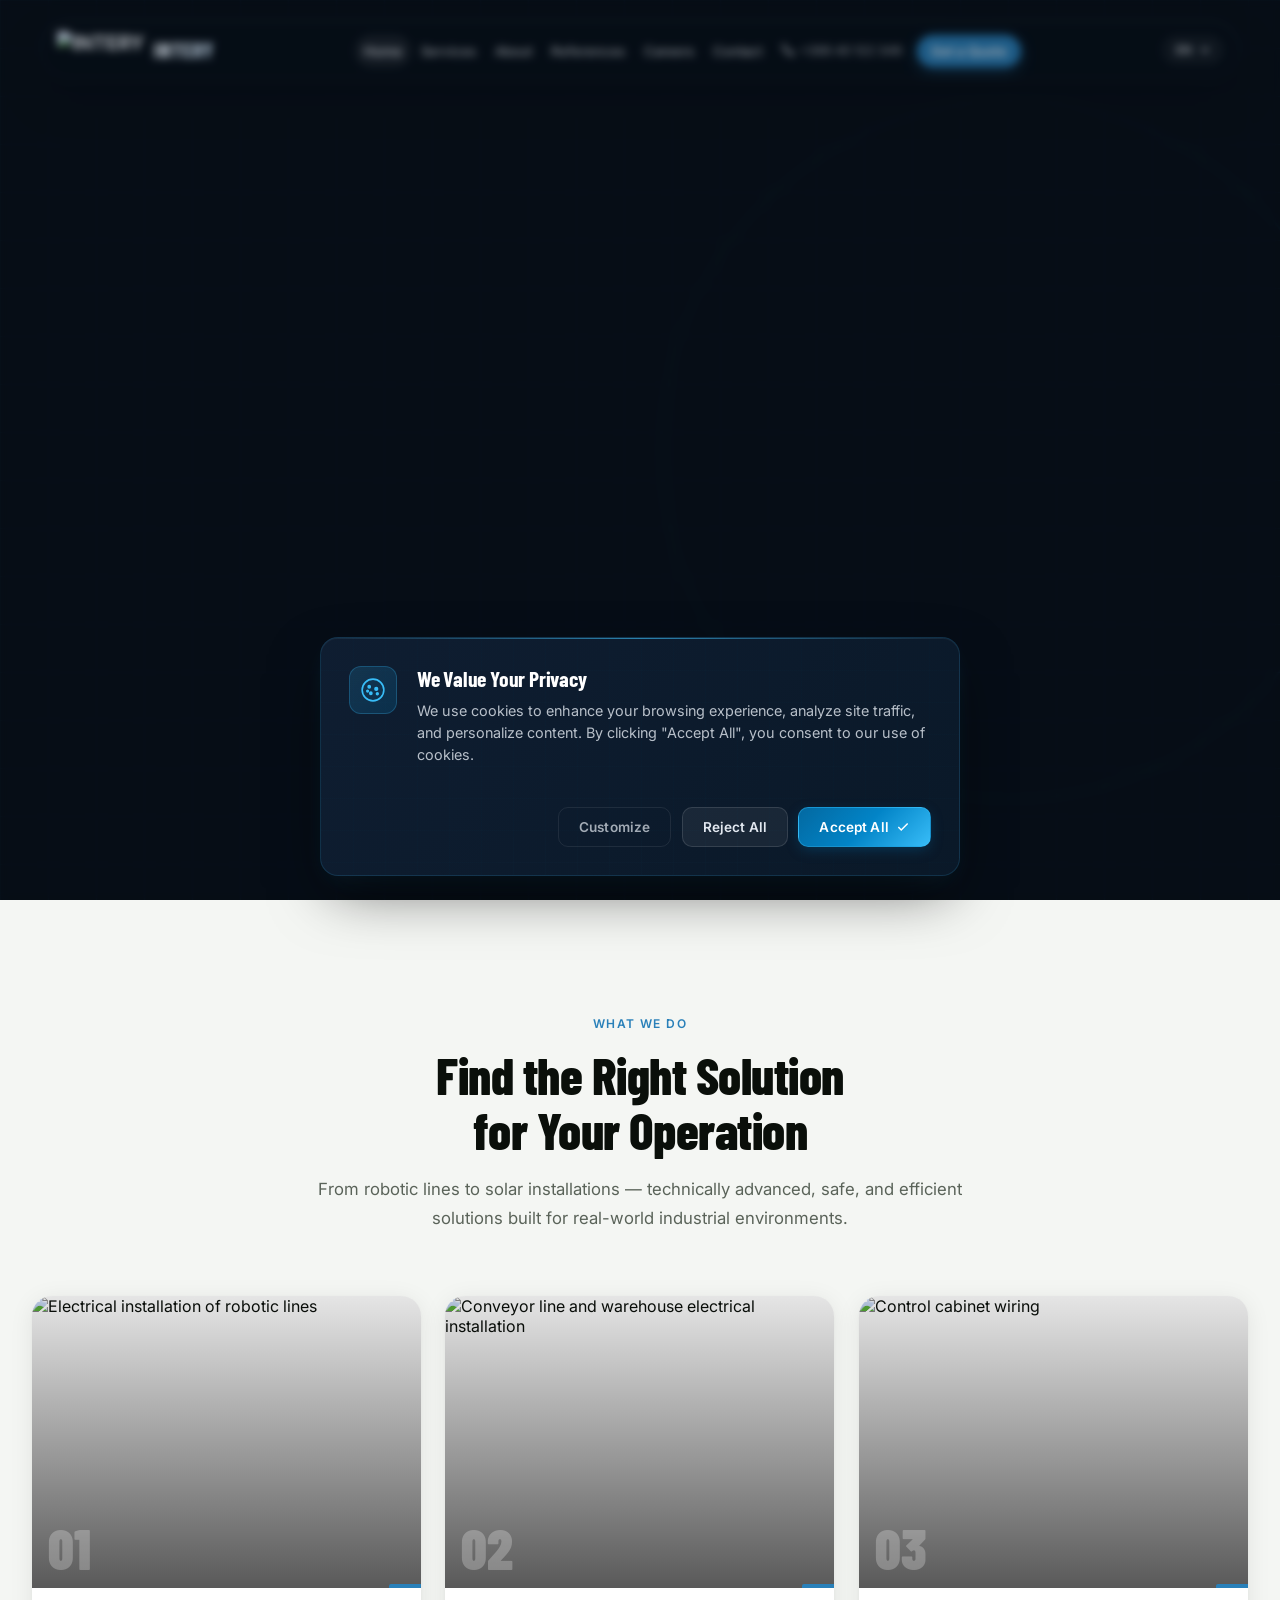
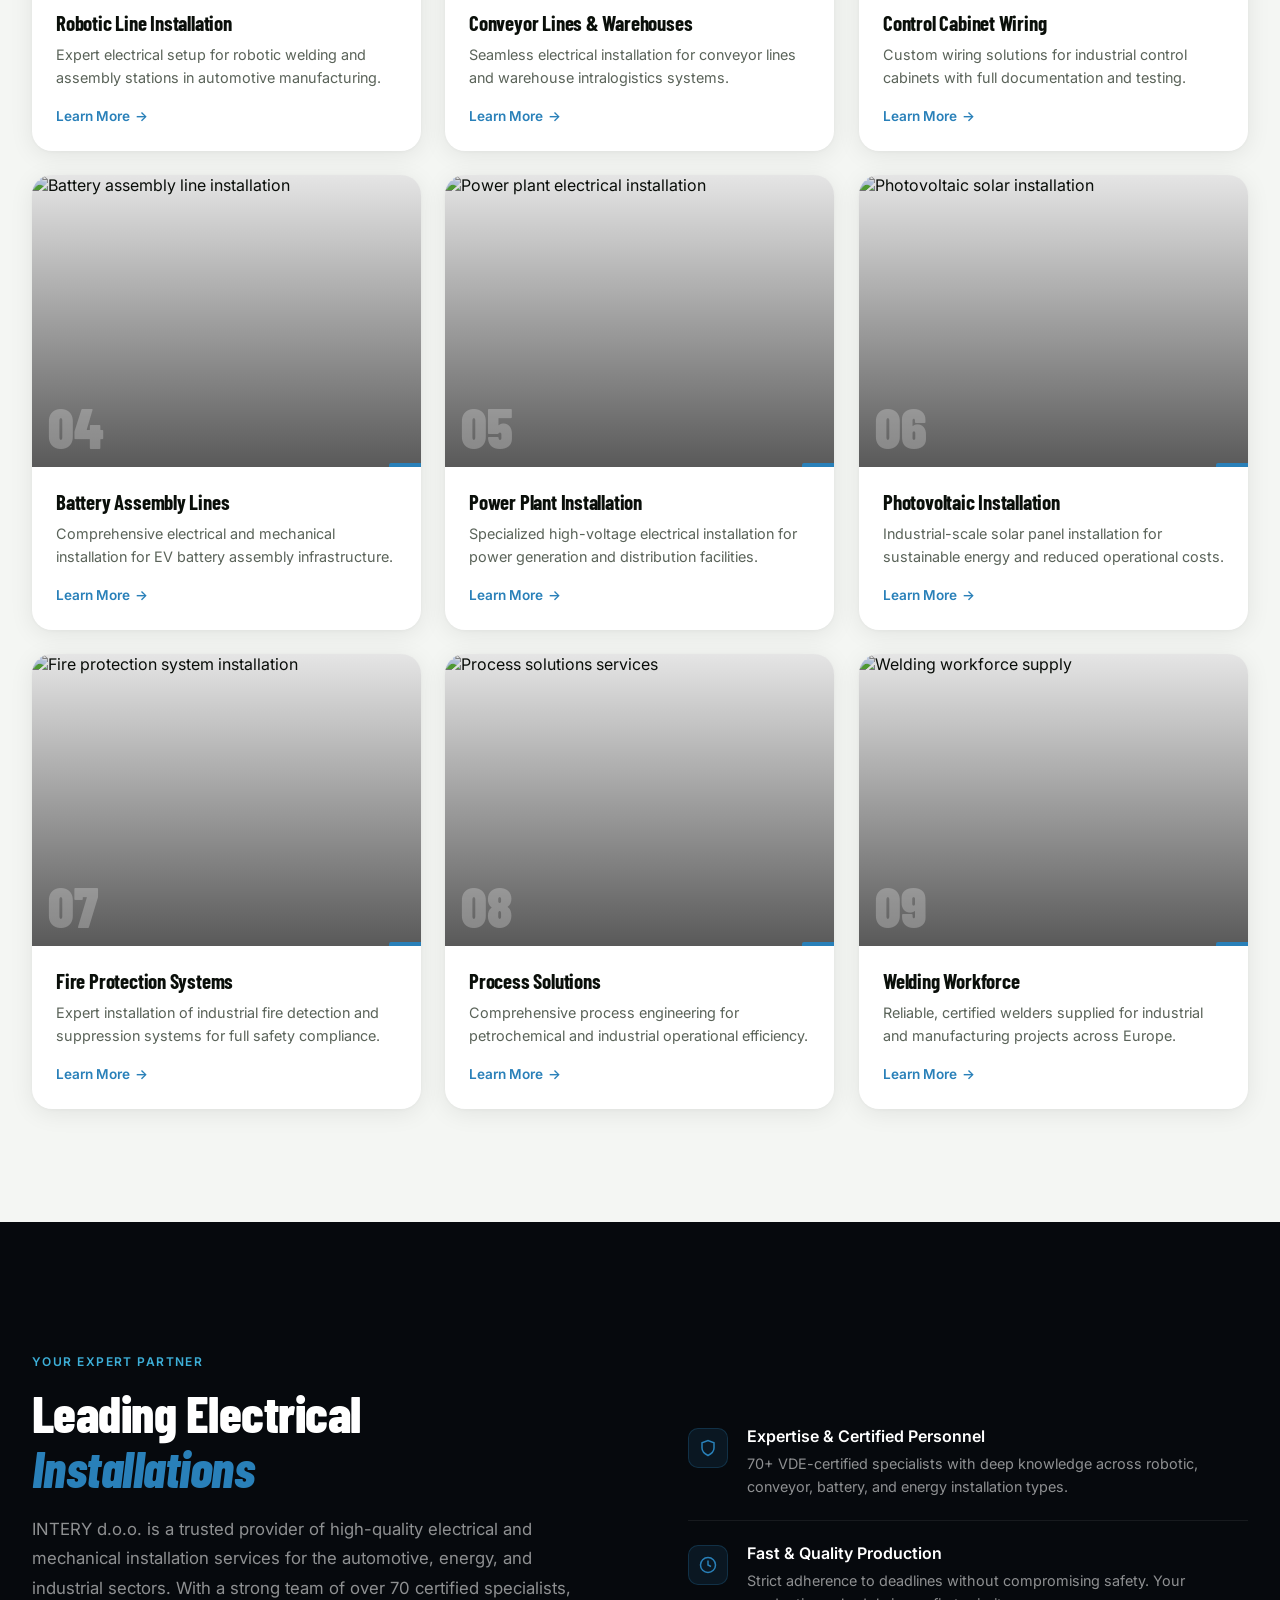
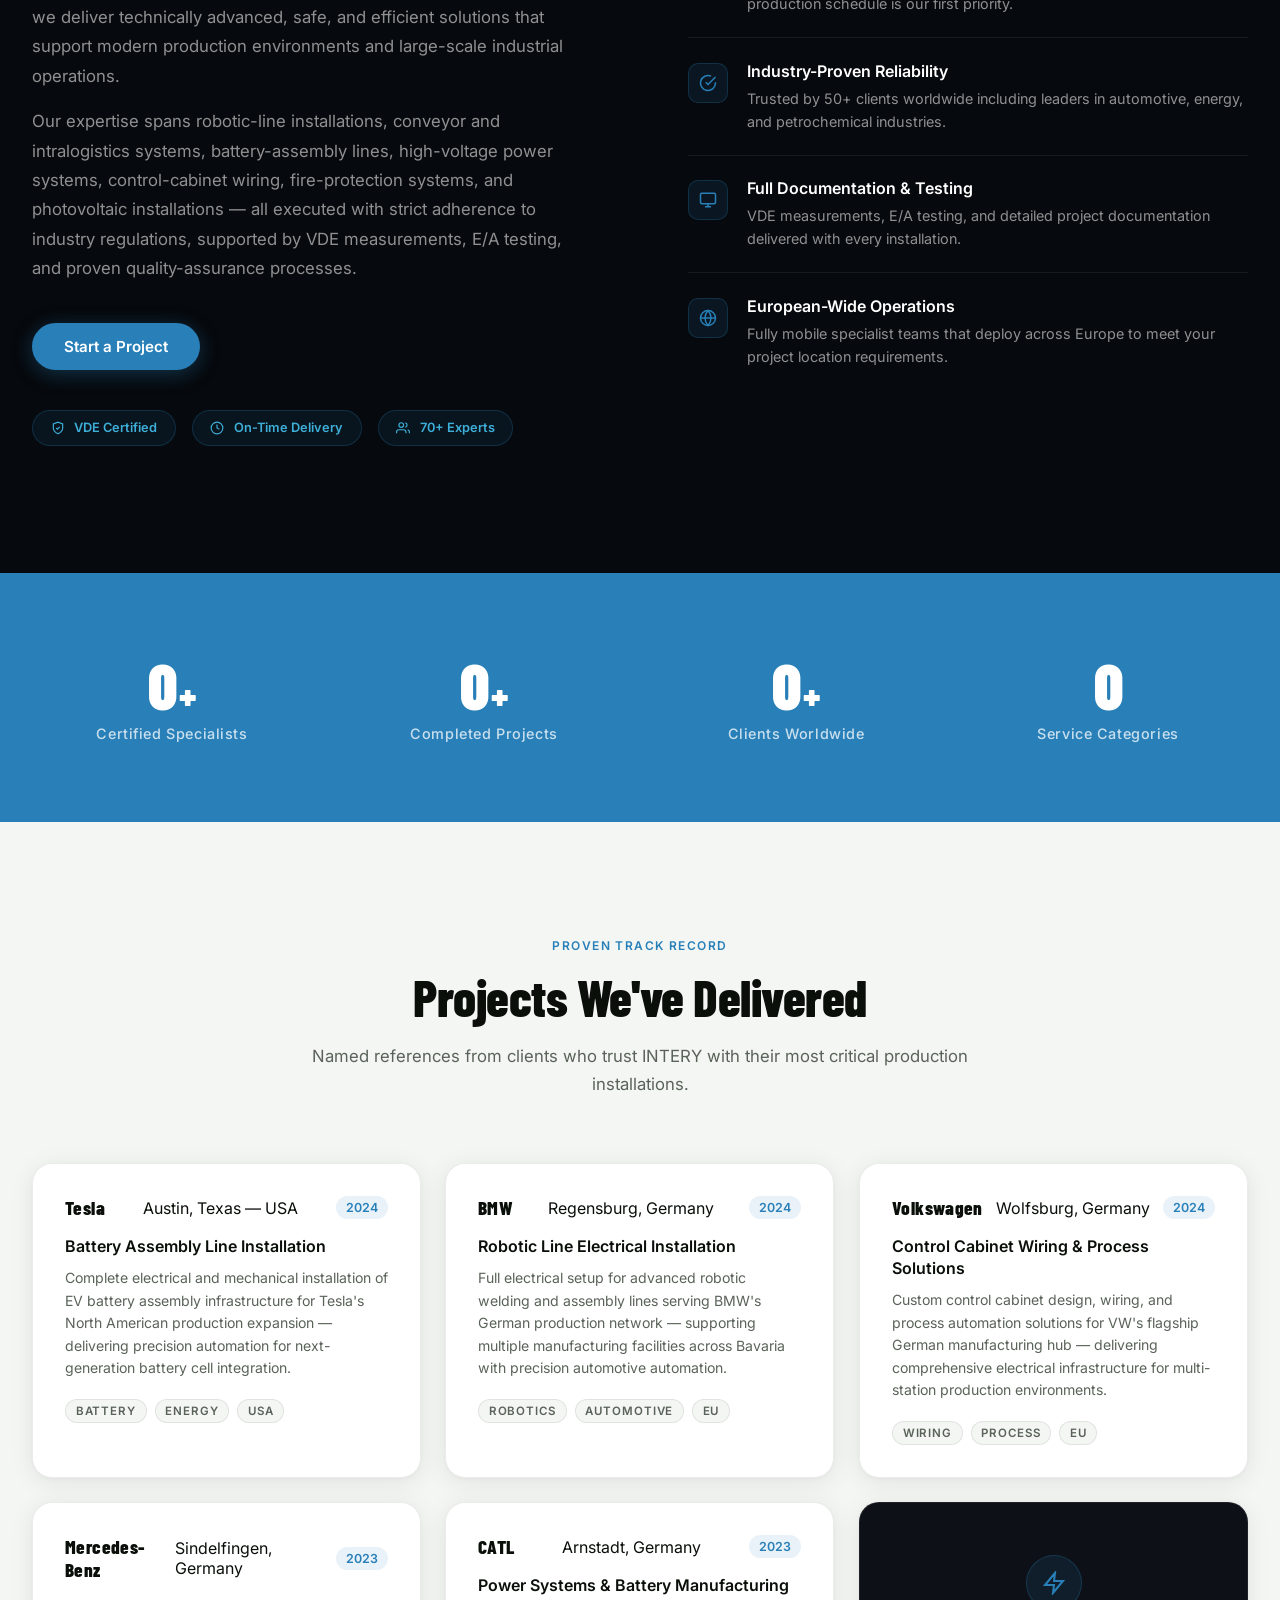
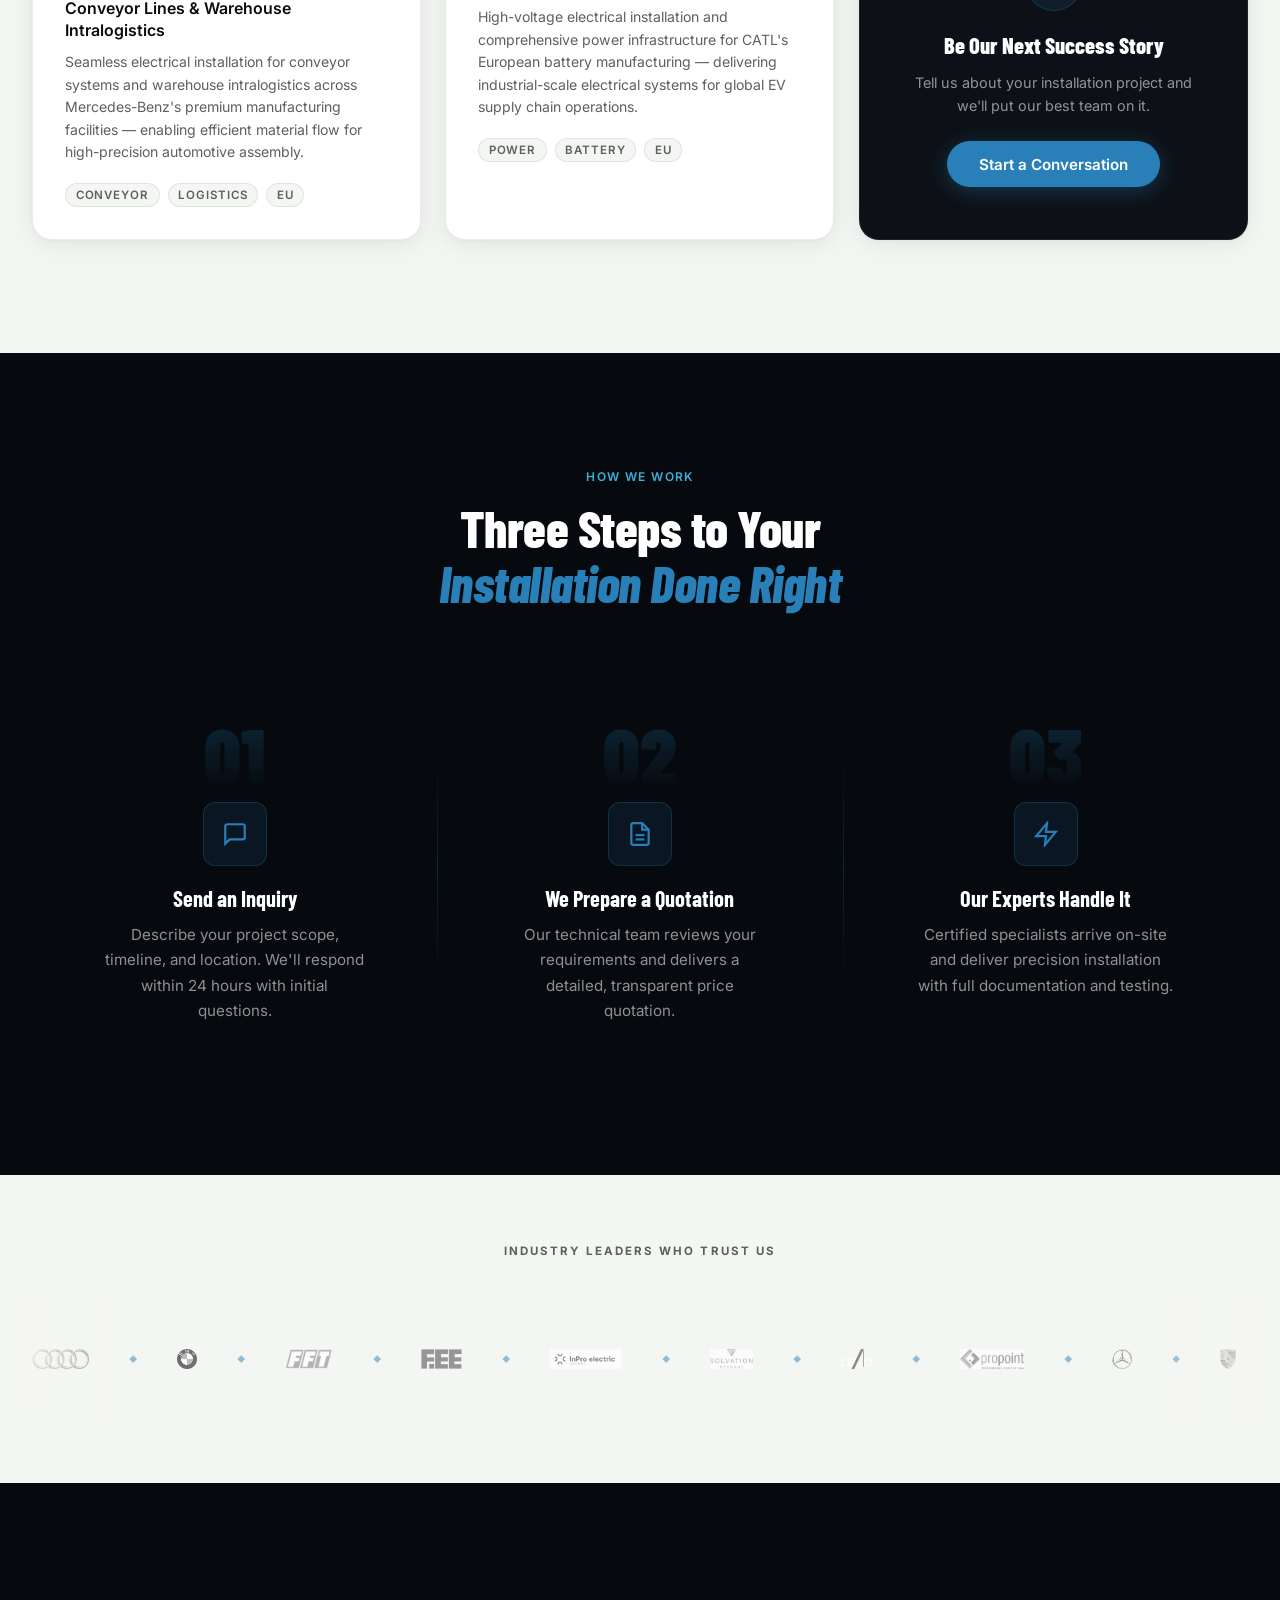
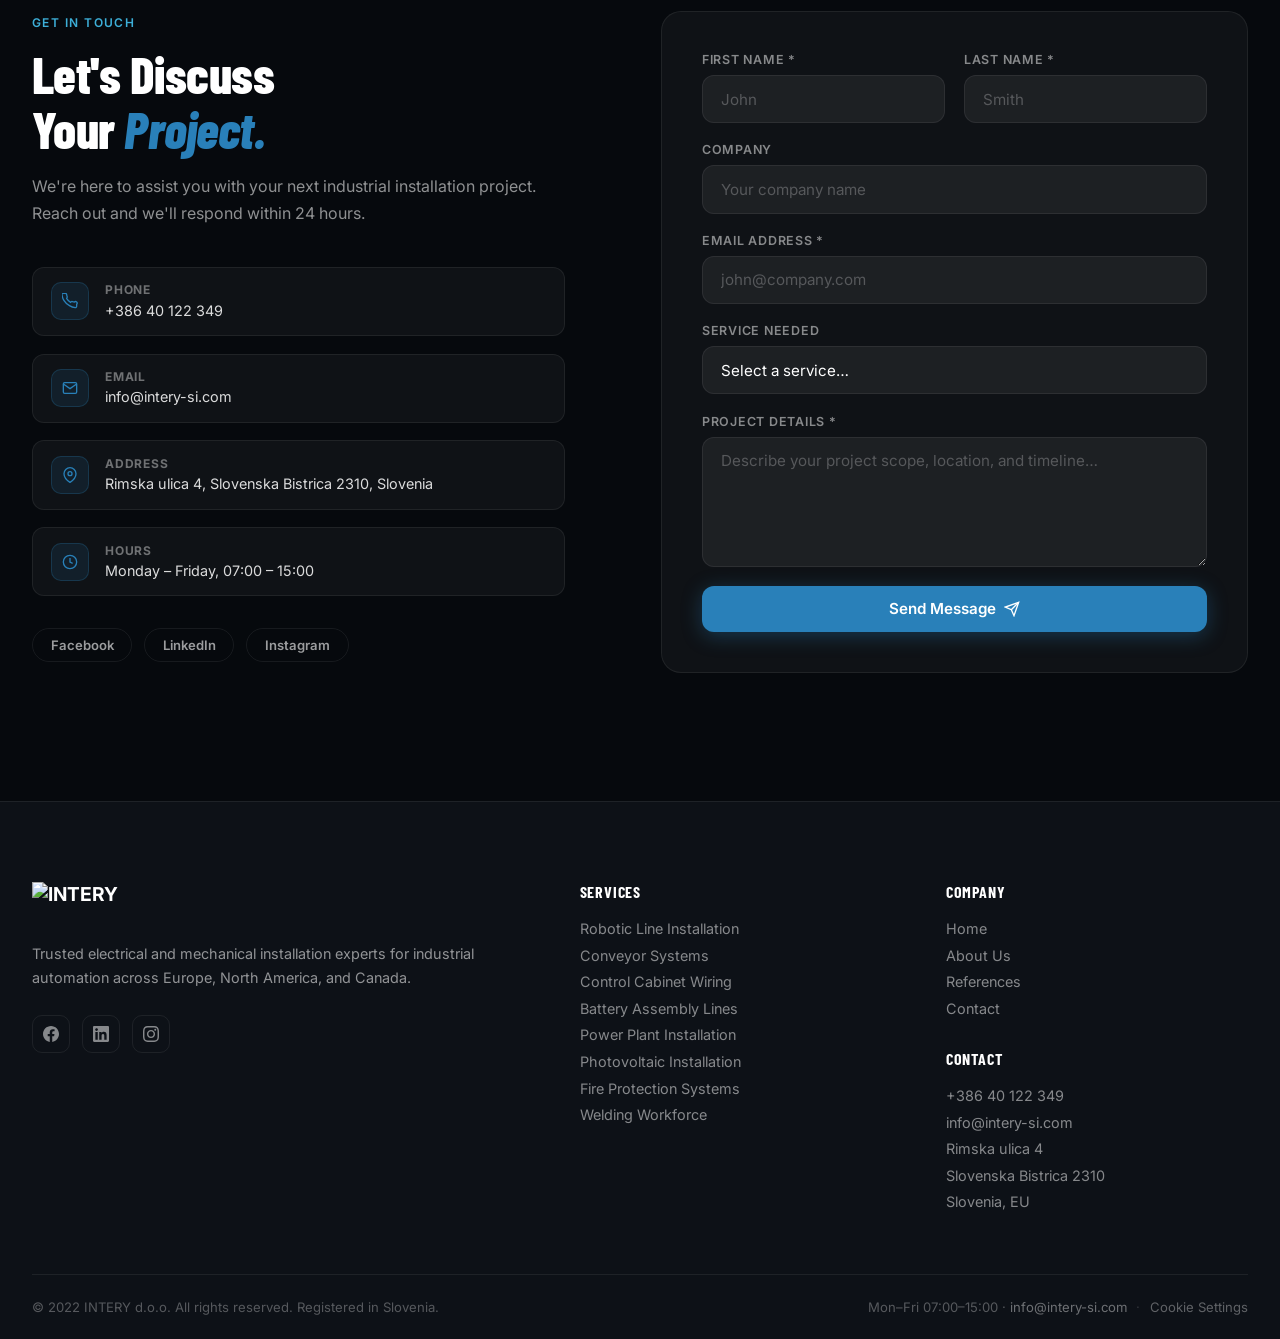
==== commit 030b7444: "Add careers page with i18n, language switcher, and full site polish - New careers.html with hero, tw" ====
--- a/index.html
+++ b/index.html
@@ -2,18 +2,31 @@
 <html lang="en">
 <head>
   <meta charset="UTF-8">
+  <meta charset="UTF-8">
   <meta name="viewport" content="width=device-width, initial-scale=1.0">
+  <meta name="theme-color" content="#0369A1">
+  <meta name="apple-mobile-web-app-capable" content="yes">
+  <meta name="apple-mobile-web-app-status-bar-style" content="black-translucent">
+  <meta name="apple-mobile-web-app-title" content="INTERY">
   <title>INTERY d.o.o. | Industrial Electrical Installation Experts</title>
   <meta name="description" content="INTERY d.o.o. — Leading provider of electrical and mechanical installation services for automotive, energy, and industrial sectors across Europe. 70+ certified specialists.">
   <meta property="og:title" content="INTERY d.o.o. | Industrial Electrical Installation Experts">
   <meta property="og:description" content="Electrical and mechanical installation experts for robotic lines, conveyor systems, and battery assembly across Europe.">
   <meta property="og:type" content="website">
   <meta property="og:url" content="https://www.intery-si.com">
-  <link rel="icon" href="data:image/svg+xml,<svg xmlns='http://www.w3.org/2000/svg' viewBox='0 0 100 100'><text y='.9em' font-size='90'>⚡</text></svg>">
+  <meta property="og:image" content="https://www.intery-si.com/img/intery-og-image.png">
+  <!-- Favicon & Web App Icons -->
+  <link rel="icon" type="image/png" sizes="32x32" href="/img/favicon-32.png">
+  <link rel="icon" type="image/png" sizes="16x16" href="/img/favicon-16.png">
+  <link rel="shortcut icon" href="/img/favicon.ico">
+  <link rel="apple-touch-icon" sizes="180x180" href="/img/apple-touch-icon.png">
+  <link rel="manifest" href="/manifest.json">
+  <link rel="canonical" href="https://www.intery-si.com">
   <link rel="preconnect" href="https://fonts.googleapis.com">
   <link rel="preconnect" href="https://fonts.gstatic.com" crossorigin>
   <link href="https://fonts.googleapis.com/css2?family=Barlow+Condensed:wght@400;600;700;800;900&family=Inter:ital,wght@0,300;0,400;0,500;0,600;1,400&display=swap" rel="stylesheet">
   <link rel="stylesheet" href="css/style.css">
+  <link rel="stylesheet" href="css/cookies.css">
   <script type="application/ld+json">
   {
     "@context": "https://schema.org",
@@ -41,11 +54,7 @@
 <nav class="navbar-container" id="navbar">
   <div class="navbar">
     <a href="#home" class="navbar-brand">
-      <div class="logo-icon">
-        <svg viewBox="0 0 24 24" fill="none" stroke="currentColor" stroke-width="2.5" stroke-linecap="round" stroke-linejoin="round">
-          <path d="M13 2L3 14h9l-1 8 10-12h-9l1-8z"/>
-        </svg>
-      </div>
+      <img src="img/logo-transparent.png" alt="INTERY" class="navbar-logo-img">
       <span class="brand-text">INTERY</span>
     </a>
 
@@ -54,20 +63,28 @@
       <li class="nav-item"><a href="#services" class="nav-link" data-i18n="nav.services">Services</a></li>
       <li class="nav-item"><a href="#about" class="nav-link" data-i18n="nav.about">About</a></li>
       <li class="nav-item"><a href="#references" class="nav-link" data-i18n="nav.references">References</a></li>
+      <li class="nav-item"><a href="careers.html" class="nav-link" data-i18n="nav.careers">Careers</a></li>
       <li class="nav-item"><a href="#contact" class="nav-link" data-i18n="nav.contact">Contact</a></li>
       <li class="nav-item">
         <a href="tel:+38640122349" class="nav-phone">
-          <svg viewBox="0 0 24 24" width="13" height="13" fill="currentColor"><path d="M22 16.92v3a2 2 0 01-2.18 2 19.79 19.79 0 01-8.63-3.07A19.5 19.5 0 013.07 11.5a19.79 19.79 0 01-3.07-8.67A2 2 0 012 .67h3a2 2 0 012 1.72c.127.96.361 1.903.7 2.81a2 2 0 01-.45 2.11L6.91 8.09a16 16 0 006 6l.75-.75a2 2 0 012.11-.45c.907.339 1.85.573 2.81.7A2 2 0 0122 16.92z"/></svg>
-          +386 40 122 349
-        </a>
+          <svg viewBox="0 0 24 24" width="13" height="13" fill="currentColor"><path d="M22 16.92v3a2 2 0 01-2.18 2 19.79 19.79 0 01-8.63-3.07A19.5 19.5 0 013.07 11.5a19.79 19.79 0 01-3.07-8.67A2 2 0 012 .67h3a2 2 0 012 1.72c.127.96.361 1.903.7 2.81a2 2 0 01-.45 2.11L6.91 8.09a16 16 0 006 6l.75-.75a2 2 0 012.11-.45c.907.339 1.85.573 2.81.7A2 2 0 0122 16.92z"/></svg><span class="nav-phone-num">+386 40 122 349</span></a>
       </li>
       <li class="nav-item"><a href="#contact" class="cta-button" data-i18n="nav.quote">Get a Quote</a></li>
     </ul>
 
-    <div class="lang-switcher">
-      <button class="lang-btn active" data-lang="en">EN</button>
-      <button class="lang-btn" data-lang="sl">SL</button>
-      <button class="lang-btn" data-lang="de">DE</button>
+    <div class="lang-switcher" id="langSwitcher">
+      <button class="lang-dropdown-btn" id="langDropdownBtn" aria-haspopup="listbox" aria-expanded="false">
+        <span class="lang-dropdown-label" id="langDropdownLabel">English EN</span>
+        <svg class="lang-arrow" viewBox="0 0 10 6" width="10" height="6" fill="none" stroke="currentColor" stroke-width="1.8"><path d="M1 1l4 4 4-4"/></svg>
+      </button>
+      <div class="lang-dropdown-menu" id="langDropdownMenu" role="listbox">
+        <button class="lang-option active" data-lang="en" role="option">English <span>EN</span></button>
+        <button class="lang-option" data-lang="sl" role="option">Slovenščina <span>SL</span></button>
+        <button class="lang-option" data-lang="de" role="option">Deutsch <span>DE</span></button>
+        <button class="lang-option" data-lang="pl" role="option">Polski <span>PL</span></button>
+        <button class="lang-option" data-lang="es" role="option">Español <span>ES</span></button>
+        <button class="lang-option" data-lang="sk" role="option">Slovenčina <span>SK</span></button>
+      </div>
     </div>
 
     <button class="mobile-toggle" id="mobileToggle" aria-label="Toggle menu">
@@ -82,9 +99,7 @@
 <div class="mobile-menu" id="mobileMenu">
   <div class="mobile-menu-header">
     <a href="#home" class="mobile-menu-brand">
-      <div class="logo-icon">
-        <svg viewBox="0 0 24 24" fill="none" stroke="currentColor" stroke-width="2.5"><path d="M13 2L3 14h9l-1 8 10-12h-9l1-8z"/></svg>
-      </div>
+      <img src="img/logo-transparent.png" alt="INTERY" class="navbar-logo-img">
       <span class="brand-text">INTERY</span>
     </a>
     <button class="mobile-menu-close" id="mobileMenuClose" aria-label="Close">×</button>
@@ -94,12 +109,22 @@
     <li class="mobile-menu-item"><a href="#services" class="mobile-menu-link" data-i18n="nav.services">Services</a></li>
     <li class="mobile-menu-item"><a href="#about" class="mobile-menu-link" data-i18n="nav.about">About</a></li>
     <li class="mobile-menu-item"><a href="#references" class="mobile-menu-link" data-i18n="nav.references">References</a></li>
+    <li class="mobile-menu-item"><a href="careers.html" class="mobile-menu-link" data-i18n="nav.careers">Careers</a></li>
     <li class="mobile-menu-item"><a href="#contact" class="mobile-menu-link" data-i18n="nav.contact">Contact</a></li>
   </ul>
-  <div class="mobile-lang-switcher">
-    <button class="lang-btn active" data-lang="en">EN</button>
-    <button class="lang-btn" data-lang="sl">SL</button>
-    <button class="lang-btn" data-lang="de">DE</button>
+  <div class="mobile-lang-switcher" id="mobileLangSwitcher">
+    <button class="lang-dropdown-btn" id="mobileLangDropdownBtn" aria-haspopup="listbox" aria-expanded="false">
+      <span class="lang-dropdown-label" id="mobileLangDropdownLabel">English EN</span>
+      <svg class="lang-arrow" viewBox="0 0 10 6" width="10" height="6" fill="none" stroke="currentColor" stroke-width="1.8"><path d="M1 1l4 4 4-4"/></svg>
+    </button>
+    <div class="lang-dropdown-menu" id="mobileLangDropdownMenu" role="listbox">
+      <button class="lang-option active" data-lang="en" role="option">English <span>EN</span></button>
+      <button class="lang-option" data-lang="sl" role="option">Slovenščina <span>SL</span></button>
+      <button class="lang-option" data-lang="de" role="option">Deutsch <span>DE</span></button>
+      <button class="lang-option" data-lang="pl" role="option">Polski <span>PL</span></button>
+      <button class="lang-option" data-lang="es" role="option">Español <span>ES</span></button>
+      <button class="lang-option" data-lang="sk" role="option">Slovenčina <span>SK</span></button>
+    </div>
   </div>
   <div class="mobile-cta">
     <a href="#contact" class="mobile-cta-button" data-i18n="nav.mobile_quote">Get a Quote</a>
@@ -151,9 +176,9 @@
     <div class="hero-stats-bar">
       <div class="hero-stat"><strong>70+</strong><span data-i18n="stats.specialists">Certified Specialists</span></div>
       <div class="hero-stat-divider"></div>
-      <div class="hero-stat"><strong>38+</strong><span data-i18n="stats.projects">Completed Projects</span></div>
+      <div class="hero-stat"><strong>400+</strong><span data-i18n="stats.projects">Completed Projects</span></div>
       <div class="hero-stat-divider"></div>
-      <div class="hero-stat"><strong>18+</strong><span data-i18n="stats.clients">Clients Worldwide</span></div>
+      <div class="hero-stat"><strong>50+</strong><span data-i18n="stats.clients">Clients Worldwide</span></div>
       <div class="hero-stat-divider"></div>
       <div class="hero-stat"><strong>9</strong><span data-i18n="stats.categories">Service Categories</span></div>
     </div>
@@ -174,7 +199,7 @@
     </div>
     <div class="services-grid">
 
-      <div class="service-card">
+      <a href="services/robotic-line-installation.html" class="service-card">
         <div class="service-card-img">
           <img src="https://cdn.b12.io/client_media/LIUHnpxC/1f6a9136-be19-11f0-b3c3-0242ac110002-jpg-regular_image.jpeg" alt="Electrical installation of robotic lines" loading="lazy">
           <div class="service-card-overlay"></div>
@@ -184,11 +209,11 @@
         <div class="service-card-body">
           <h3 data-i18n="s01.title">Robotic Line Installation</h3>
           <p data-i18n="s01.desc">Expert electrical setup for robotic welding and assembly stations in automotive manufacturing.</p>
-          <a href="#contact" class="service-link"><span data-i18n="service.inquire">Inquire</span> <span>→</span></a>
-        </div>
-      </div>
-
-      <div class="service-card">
+          <span class="service-link"><span data-i18n="service.learn">Learn More</span> <span>→</span></span>
+        </div>
+      </a>
+
+      <a href="services/conveyor-lines-warehouses.html" class="service-card">
         <div class="service-card-img">
           <img src="https://cdn.b12.io/client_media/LIUHnpxC/9a8c4afd-be1c-11f0-8efd-0242ac110002-jpg-regular_image.jpeg" alt="Conveyor line and warehouse electrical installation" loading="lazy">
           <div class="service-card-overlay"></div>
@@ -198,11 +223,11 @@
         <div class="service-card-body">
           <h3 data-i18n="s02.title">Conveyor Lines & Warehouses</h3>
           <p data-i18n="s02.desc">Seamless electrical installation for conveyor lines and warehouse intralogistics systems.</p>
-          <a href="#contact" class="service-link"><span data-i18n="service.inquire">Inquire</span> <span>→</span></a>
-        </div>
-      </div>
-
-      <div class="service-card">
+          <span class="service-link"><span data-i18n="service.learn">Learn More</span> <span>→</span></span>
+        </div>
+      </a>
+
+      <a href="services/control-cabinet-wiring.html" class="service-card">
         <div class="service-card-img">
           <img src="https://cdn.b12.io/client_media/LIUHnpxC/1f43b331-be19-11f0-8d54-0242ac110002-jpg-regular_image.jpeg" alt="Control cabinet wiring" loading="lazy">
           <div class="service-card-overlay"></div>
@@ -212,11 +237,11 @@
         <div class="service-card-body">
           <h3 data-i18n="s03.title">Control Cabinet Wiring</h3>
           <p data-i18n="s03.desc">Custom wiring solutions for industrial control cabinets with full documentation and testing.</p>
-          <a href="#contact" class="service-link"><span data-i18n="service.inquire">Inquire</span> <span>→</span></a>
-        </div>
-      </div>
-
-      <div class="service-card">
+          <span class="service-link"><span data-i18n="service.learn">Learn More</span> <span>→</span></span>
+        </div>
+      </a>
+
+      <a href="services/battery-assembly-lines.html" class="service-card">
         <div class="service-card-img">
           <img src="https://cdn.b12.io/client_media/LIUHnpxC/073be567-be1d-11f0-9bda-0242ac110002-jpg-regular_image.jpeg" alt="Battery assembly line installation" loading="lazy">
           <div class="service-card-overlay"></div>
@@ -226,11 +251,11 @@
         <div class="service-card-body">
           <h3 data-i18n="s04.title">Battery Assembly Lines</h3>
           <p data-i18n="s04.desc">Comprehensive electrical and mechanical installation for EV battery assembly infrastructure.</p>
-          <a href="#contact" class="service-link"><span data-i18n="service.inquire">Inquire</span> <span>→</span></a>
-        </div>
-      </div>
-
-      <div class="service-card">
+          <span class="service-link"><span data-i18n="service.learn">Learn More</span> <span>→</span></span>
+        </div>
+      </a>
+
+      <a href="services/power-plant-installation.html" class="service-card">
         <div class="service-card-img">
           <img src="https://cdn.b12.io/client_media/LIUHnpxC/54e5bd5c-be1d-11f0-b8cd-0242ac110002-jpg-regular_image.jpeg" alt="Power plant electrical installation" loading="lazy">
           <div class="service-card-overlay"></div>
@@ -240,11 +265,11 @@
         <div class="service-card-body">
           <h3 data-i18n="s05.title">Power Plant Installation</h3>
           <p data-i18n="s05.desc">Specialized high-voltage electrical installation for power generation and distribution facilities.</p>
-          <a href="#contact" class="service-link"><span data-i18n="service.inquire">Inquire</span> <span>→</span></a>
-        </div>
-      </div>
-
-      <div class="service-card">
+          <span class="service-link"><span data-i18n="service.learn">Learn More</span> <span>→</span></span>
+        </div>
+      </a>
+
+      <a href="services/photovoltaic-installation.html" class="service-card">
         <div class="service-card-img">
           <img src="https://cdn.b12.io/client_media/LIUHnpxC/862a9e5b-be1a-11f0-814c-0242ac110002-jpg-regular_image.jpeg" alt="Photovoltaic solar installation" loading="lazy">
           <div class="service-card-overlay"></div>
@@ -254,11 +279,11 @@
         <div class="service-card-body">
           <h3 data-i18n="s06.title">Photovoltaic Installation</h3>
           <p data-i18n="s06.desc">Industrial-scale solar panel installation for sustainable energy and reduced operational costs.</p>
-          <a href="#contact" class="service-link"><span data-i18n="service.inquire">Inquire</span> <span>→</span></a>
-        </div>
-      </div>
-
-      <div class="service-card">
+          <span class="service-link"><span data-i18n="service.learn">Learn More</span> <span>→</span></span>
+        </div>
+      </a>
+
+      <a href="services/fire-protection-systems.html" class="service-card">
         <div class="service-card-img">
           <img src="https://cdn.b12.io/client_media/LIUHnpxC/5094c0d0-be26-11f0-a7a0-0242ac110002-jpg-regular_image.jpeg" alt="Fire protection system installation" loading="lazy">
           <div class="service-card-overlay"></div>
@@ -268,11 +293,11 @@
         <div class="service-card-body">
           <h3 data-i18n="s07.title">Fire Protection Systems</h3>
           <p data-i18n="s07.desc">Expert installation of industrial fire detection and suppression systems for full safety compliance.</p>
-          <a href="#contact" class="service-link"><span data-i18n="service.inquire">Inquire</span> <span>→</span></a>
-        </div>
-      </div>
-
-      <div class="service-card">
+          <span class="service-link"><span data-i18n="service.learn">Learn More</span> <span>→</span></span>
+        </div>
+      </a>
+
+      <a href="services/process-solutions.html" class="service-card">
         <div class="service-card-img">
           <img src="https://cdn.b12.io/client_media/LIUHnpxC/40bc4273-be27-11f0-adcb-0242ac110002-jpg-regular_image.jpeg" alt="Process solutions services" loading="lazy">
           <div class="service-card-overlay"></div>
@@ -282,11 +307,11 @@
         <div class="service-card-body">
           <h3 data-i18n="s08.title">Process Solutions</h3>
           <p data-i18n="s08.desc">Comprehensive process engineering for petrochemical and industrial operational efficiency.</p>
-          <a href="#contact" class="service-link"><span data-i18n="service.inquire">Inquire</span> <span>→</span></a>
-        </div>
-      </div>
-
-      <div class="service-card">
+          <span class="service-link"><span data-i18n="service.learn">Learn More</span> <span>→</span></span>
+        </div>
+      </a>
+
+      <a href="services/welding-workforce.html" class="service-card">
         <div class="service-card-img">
           <img src="https://cdn.b12.io/client_media/LIUHnpxC/6227286c-c6d3-11f0-adda-0242ac110002-jpg-regular_image.jpeg" alt="Welding workforce supply" loading="lazy">
           <div class="service-card-overlay"></div>
@@ -296,9 +321,9 @@
         <div class="service-card-body">
           <h3 data-i18n="s09.title">Welding Workforce</h3>
           <p data-i18n="s09.desc">Reliable, certified welders supplied for industrial and manufacturing projects across Europe.</p>
-          <a href="#contact" class="service-link"><span data-i18n="service.inquire">Inquire</span> <span>→</span></a>
-        </div>
-      </div>
+          <span class="service-link"><span data-i18n="service.learn">Learn More</span> <span>→</span></span>
+        </div>
+      </a>
 
     </div>
   </div>
@@ -310,9 +335,10 @@
     <div class="about-grid">
 
       <div class="about-left">
-        <span class="section-tag tag-green" data-i18n="about.tag">Why Choose Us</span>
-        <h2 class="section-title title-light" data-i18n="about.title">Why Partner<br>With <em>INTERY?</em></h2>
-        <p class="about-desc" data-i18n="about.desc">We combine 70+ certified specialists with a customer-centric approach — ensuring timely delivery, operational reliability, and long-term performance on every project.</p>
+        <span class="section-tag tag-green" data-i18n="about.tag">Your Expert Partner</span>
+        <h2 class="section-title title-light" data-i18n="about.title">Leading Electrical<br><em>Installations</em></h2>
+        <p class="about-desc" data-i18n="about.desc">INTERY d.o.o. is a trusted provider of high-quality electrical and mechanical installation services for the automotive, energy, and industrial sectors. With a strong team of over 70 certified specialists, we deliver technically advanced, safe, and efficient solutions that support modern production environments and large-scale industrial operations.</p>
+        <p class="about-desc" style="margin-top:1rem;" data-i18n="about.desc2">Our expertise spans robotic-line installations, conveyor and intralogistics systems, battery-assembly lines, high-voltage power systems, control-cabinet wiring, fire-protection systems, and photovoltaic installations — all executed with strict adherence to industry regulations, supported by VDE measurements, E/A testing, and proven quality-assurance processes.</p>
         <a href="#contact" class="btn btn-primary" style="margin-top:2rem;" data-i18n="about.btn">Start a Project</a>
 
         <div class="cert-badges">
@@ -357,7 +383,7 @@
             </div>
             <div class="usp-content">
               <h4 data-i18n="usp03.title">Industry-Proven Reliability</h4>
-              <p data-i18n="usp03.desc">Trusted by 18+ clients worldwide including leaders in automotive, energy, and petrochemical industries.</p>
+              <p data-i18n="usp03.desc">Trusted by 50+ clients worldwide including leaders in automotive, energy, and petrochemical industries.</p>
             </div>
           </div>
           <div class="usp-item">
@@ -394,11 +420,11 @@
         <p data-i18n="stats.specialists">Certified Specialists</p>
       </div>
       <div class="stat-item">
-        <div class="stat-number"><span class="counter" data-target="38">0</span><span class="stat-plus">+</span></div>
+        <div class="stat-number"><span class="counter" data-target="400">0</span><span class="stat-plus">+</span></div>
         <p data-i18n="stats.projects">Completed Projects</p>
       </div>
       <div class="stat-item">
-        <div class="stat-number"><span class="counter" data-target="18">0</span><span class="stat-plus">+</span></div>
+        <div class="stat-number"><span class="counter" data-target="50">0</span><span class="stat-plus">+</span></div>
         <p data-i18n="stats.clients">Clients Worldwide</p>
       </div>
       <div class="stat-item">
@@ -421,52 +447,57 @@
 
       <div class="reference-card">
         <div class="ref-header">
-          <span class="ref-client">ThyssenKrupp</span>
+          <span class="ref-client">Tesla</span>
+          <span class="ref-location">Austin, Texas — USA</span>
           <span class="ref-year">2024</span>
         </div>
-        <h3 data-i18n="r01.title">Robotic Line Electrical Installation</h3>
-        <p data-i18n="r01.desc">Full electrical installation of robotic welding and assembly stations for a major automotive production line upgrade.</p>
-        <div class="ref-tags"><span>Robotics</span><span>Automotive</span></div>
+        <h3>Battery Assembly Line Installation</h3>
+        <p>Complete electrical and mechanical installation of EV battery assembly infrastructure for Tesla's North American production expansion — delivering precision automation for next-generation battery cell integration.</p>
+        <div class="ref-tags"><span>Battery</span><span>Energy</span><span>USA</span></div>
       </div>
 
       <div class="reference-card">
         <div class="ref-header">
-          <span class="ref-client">FFT</span>
+          <span class="ref-client">BMW</span>
+          <span class="ref-location">Regensburg, Germany</span>
           <span class="ref-year">2024</span>
         </div>
-        <h3 data-i18n="r02.title">Conveyor & Intralogistics System</h3>
-        <p data-i18n="r02.desc">Electrical wiring and commissioning for a complete conveyor and warehouse intralogistics installation project.</p>
-        <div class="ref-tags"><span>Conveyor</span><span>Industrial</span></div>
+        <h3>Robotic Line Electrical Installation</h3>
+        <p>Full electrical setup for advanced robotic welding and assembly lines serving BMW's German production network — supporting multiple manufacturing facilities across Bavaria with precision automotive automation.</p>
+        <div class="ref-tags"><span>Robotics</span><span>Automotive</span><span>EU</span></div>
       </div>
 
       <div class="reference-card">
         <div class="ref-header">
-          <span class="ref-client">Solvation</span>
-          <span class="ref-year">2023</span>
-        </div>
-        <h3 data-i18n="r03.title">Battery Assembly Line Installation</h3>
-        <p data-i18n="r03.desc">Comprehensive electrical and mechanical installation of EV battery assembly line infrastructure for energy sector client.</p>
-        <div class="ref-tags"><span>Battery</span><span>Energy</span></div>
+          <span class="ref-client">Volkswagen</span>
+          <span class="ref-location">Wolfsburg, Germany</span>
+          <span class="ref-year">2024</span>
+        </div>
+        <h3>Control Cabinet Wiring & Process Solutions</h3>
+        <p>Custom control cabinet design, wiring, and process automation solutions for VW's flagship German manufacturing hub — delivering comprehensive electrical infrastructure for multi-station production environments.</p>
+        <div class="ref-tags"><span>Wiring</span><span>Process</span><span>EU</span></div>
       </div>
 
       <div class="reference-card">
         <div class="ref-header">
-          <span class="ref-client">INPRO</span>
+          <span class="ref-client">Mercedes-Benz</span>
+          <span class="ref-location">Sindelfingen, Germany</span>
           <span class="ref-year">2023</span>
         </div>
-        <h3 data-i18n="r04.title">Control Cabinet Wiring Solutions</h3>
-        <p data-i18n="r04.desc">Custom control cabinet design, wiring, and documentation for a multi-station automated production environment.</p>
-        <div class="ref-tags"><span>Wiring</span><span>Automation</span></div>
+        <h3>Conveyor Lines & Warehouse Intralogistics</h3>
+        <p>Seamless electrical installation for conveyor systems and warehouse intralogistics across Mercedes-Benz's premium manufacturing facilities — enabling efficient material flow for high-precision automotive assembly.</p>
+        <div class="ref-tags"><span>Conveyor</span><span>Logistics</span><span>EU</span></div>
       </div>
 
       <div class="reference-card">
         <div class="ref-header">
-          <span class="ref-client">F.EE</span>
+          <span class="ref-client">CATL</span>
+          <span class="ref-location">Arnstadt, Germany</span>
           <span class="ref-year">2023</span>
         </div>
-        <h3 data-i18n="r05.title">Power Plant Electrical Installation</h3>
-        <p data-i18n="r05.desc">High-voltage electrical installation with VDE measurements and complete technical documentation for power generation client.</p>
-        <div class="ref-tags"><span>Power</span><span>Energy</span></div>
+        <h3>Power Systems & Battery Manufacturing</h3>
+        <p>High-voltage electrical installation and comprehensive power infrastructure for CATL's European battery manufacturing — delivering industrial-scale electrical systems for global EV supply chain operations.</p>
+        <div class="ref-tags"><span>Power</span><span>Battery</span><span>EU</span></div>
       </div>
 
       <div class="reference-card ref-cta-card">
@@ -535,33 +566,89 @@
   </div>
   <div class="marquee-wrapper">
     <div class="marquee-track">
-      <span class="client-name">ThyssenKrupp</span>
-      <span class="client-dot">◆</span>
-      <span class="client-name">FFT</span>
-      <span class="client-dot">◆</span>
-      <span class="client-name">Solvation</span>
-      <span class="client-dot">◆</span>
-      <span class="client-name">INPRO</span>
-      <span class="client-dot">◆</span>
-      <span class="client-name">F.EE</span>
-      <span class="client-dot">◆</span>
-      <span class="client-name">Lead</span>
-      <span class="client-dot">◆</span>
-      <span class="client-name">Propoint</span>
-      <span class="client-dot">◆</span>
-      <span class="client-name">ThyssenKrupp</span>
-      <span class="client-dot">◆</span>
-      <span class="client-name">FFT</span>
-      <span class="client-dot">◆</span>
-      <span class="client-name">Solvation</span>
-      <span class="client-dot">◆</span>
-      <span class="client-name">INPRO</span>
-      <span class="client-dot">◆</span>
-      <span class="client-name">F.EE</span>
-      <span class="client-dot">◆</span>
-      <span class="client-name">Lead</span>
-      <span class="client-dot">◆</span>
-      <span class="client-name">Propoint</span>
+      <img class="client-logo" src="img/clients/139-1392578_audi-logo.png" alt="Audi">
+      <span class="client-dot">◆</span>
+      <img class="client-logo" src="img/clients/bmw-2-logo-png-transparent.png" alt="BMW">
+      <span class="client-dot">◆</span>
+      <img class="client-logo" src="img/clients/FFT_Firmenlogo_250.svg.png" alt="FFT">
+      <span class="client-dot">◆</span>
+      <img class="client-logo" src="img/clients/FEE-Gruppe_Logo.svg.png" alt="F.EE">
+      <span class="client-dot">◆</span>
+      <img class="client-logo" src="img/clients/InPro electric.png" alt="INPRO">
+      <span class="client-dot">◆</span>
+      <img class="client-logo" src="img/clients/Logo.jpg" alt="Solvation">
+      <span class="client-dot">◆</span>
+      <img class="client-logo" src="img/clients/logo-LEAD.svg" alt="Lead">
+      <span class="client-dot">◆</span>
+      <img class="client-logo" src="img/clients/logo_nowe_2019.jpg" alt="Propoint">
+      <span class="client-dot">◆</span>
+      <img class="client-logo" src="img/clients/mercedes-benz-9-logo-png-transparent.png" alt="Mercedes-Benz">
+      <span class="client-dot">◆</span>
+      <img class="client-logo" src="img/clients/P911.DE-94013588.png" alt="Porsche">
+      <span class="client-dot">◆</span>
+      <img class="client-logo" src="img/clients/38364_1190_38364_7573_Scout%2BLogo%2BCLEAN%2BBLACK.png" alt="Scout">
+      <span class="client-dot">◆</span>
+      <img class="client-logo" src="img/clients/Tesla_logo.png" alt="Tesla">
+      <span class="client-dot">◆</span>
+      <img class="client-logo" src="img/clients/thyssenkrupp_logo.png" alt="ThyssenKrupp">
+      <span class="client-dot">◆</span>
+      <img class="client-logo" src="img/clients/Volkswagen_logo_2019.svg.png" alt="Volkswagen">
+      <span class="client-dot">◆</span>
+      <img class="client-logo" src="img/clients/139-1392578_audi-logo.png" alt="Audi">
+      <span class="client-dot">◆</span>
+      <img class="client-logo" src="img/clients/bmw-2-logo-png-transparent.png" alt="BMW">
+      <span class="client-dot">◆</span>
+      <img class="client-logo" src="img/clients/FFT_Firmenlogo_250.svg.png" alt="FFT">
+      <span class="client-dot">◆</span>
+      <img class="client-logo" src="img/clients/FEE-Gruppe_Logo.svg.png" alt="F.EE">
+      <span class="client-dot">◆</span>
+      <img class="client-logo" src="img/clients/InPro electric.png" alt="INPRO">
+      <span class="client-dot">◆</span>
+      <img class="client-logo" src="img/clients/Logo.jpg" alt="Solvation">
+      <span class="client-dot">◆</span>
+      <img class="client-logo" src="img/clients/logo-LEAD.svg" alt="Lead">
+      <span class="client-dot">◆</span>
+      <img class="client-logo" src="img/clients/logo_nowe_2019.jpg" alt="Propoint">
+      <span class="client-dot">◆</span>
+      <img class="client-logo" src="img/clients/mercedes-benz-9-logo-png-transparent.png" alt="Mercedes-Benz">
+      <span class="client-dot">◆</span>
+      <img class="client-logo" src="img/clients/P911.DE-94013588.png" alt="Porsche">
+      <span class="client-dot">◆</span>
+      <img class="client-logo" src="img/clients/38364_1190_38364_7573_Scout%2BLogo%2BCLEAN%2BBLACK.png" alt="Scout">
+      <span class="client-dot">◆</span>
+      <img class="client-logo" src="img/clients/Tesla_logo.png" alt="Tesla">
+      <span class="client-dot">◆</span>
+      <img class="client-logo" src="img/clients/thyssenkrupp_logo.png" alt="ThyssenKrupp">
+      <span class="client-dot">◆</span>
+      <img class="client-logo" src="img/clients/Volkswagen_logo_2019.svg.png" alt="Volkswagen">
+      <span class="client-dot">◆</span>
+      <img class="client-logo" src="img/clients/139-1392578_audi-logo.png" alt="Audi">
+      <span class="client-dot">◆</span>
+      <img class="client-logo" src="img/clients/bmw-2-logo-png-transparent.png" alt="BMW">
+      <span class="client-dot">◆</span>
+      <img class="client-logo" src="img/clients/FFT_Firmenlogo_250.svg.png" alt="FFT">
+      <span class="client-dot">◆</span>
+      <img class="client-logo" src="img/clients/FEE-Gruppe_Logo.svg.png" alt="F.EE">
+      <span class="client-dot">◆</span>
+      <img class="client-logo" src="img/clients/InPro electric.png" alt="INPRO">
+      <span class="client-dot">◆</span>
+      <img class="client-logo" src="img/clients/Logo.jpg" alt="Solvation">
+      <span class="client-dot">◆</span>
+      <img class="client-logo" src="img/clients/logo-LEAD.svg" alt="Lead">
+      <span class="client-dot">◆</span>
+      <img class="client-logo" src="img/clients/logo_nowe_2019.jpg" alt="Propoint">
+      <span class="client-dot">◆</span>
+      <img class="client-logo" src="img/clients/mercedes-benz-9-logo-png-transparent.png" alt="Mercedes-Benz">
+      <span class="client-dot">◆</span>
+      <img class="client-logo" src="img/clients/P911.DE-94013588.png" alt="Porsche">
+      <span class="client-dot">◆</span>
+      <img class="client-logo" src="img/clients/38364_1190_38364_7573_Scout%2BLogo%2BCLEAN%2BBLACK.png" alt="Scout">
+      <span class="client-dot">◆</span>
+      <img class="client-logo" src="img/clients/Tesla_logo.png" alt="Tesla">
+      <span class="client-dot">◆</span>
+      <img class="client-logo" src="img/clients/thyssenkrupp_logo.png" alt="ThyssenKrupp">
+      <span class="client-dot">◆</span>
+      <img class="client-logo" src="img/clients/Volkswagen_logo_2019.svg.png" alt="Volkswagen">
       <span class="client-dot">◆</span>
     </div>
   </div>
@@ -680,12 +767,9 @@
     <div class="footer-top">
       <div class="footer-brand-col">
         <a href="#home" class="footer-brand">
-          <div class="logo-icon">
-            <svg viewBox="0 0 24 24" fill="none" stroke="currentColor" stroke-width="2.5"><path d="M13 2L3 14h9l-1 8 10-12h-9l1-8z"/></svg>
-          </div>
-          <span class="brand-text">INTERY</span>
+          <img src="img/logo-transparent.png" alt="INTERY" class="footer-logo-img">
         </a>
-        <p data-i18n="footer.desc">Trusted electrical and mechanical installation experts for industrial automation across Europe. Rimska ulica 4, Slovenska Bistrica, Slovenia.</p>
+        <p data-i18n="footer.desc">Trusted electrical and mechanical installation experts for industrial automation across Europe, North America, and Canada.</p>
         <div class="footer-social-icons">
           <a href="https://www.facebook.com/profile.php?id=61560681279685" target="_blank" rel="noopener" aria-label="Facebook" class="footer-social-icon">
             <svg viewBox="0 0 24 24" fill="currentColor"><path d="M24 12.073c0-6.627-5.373-12-12-12s-12 5.373-12 12c0 5.99 4.388 10.954 10.125 11.854v-8.385H7.078v-3.47h3.047V9.43c0-3.007 1.792-4.669 4.533-4.669 1.312 0 2.686.235 2.686.235v2.953H15.83c-1.491 0-1.956.925-1.956 1.874v2.25h3.328l-.532 3.47h-2.796v8.385C19.612 23.027 24 18.062 24 12.073z"/></svg>
@@ -701,14 +785,14 @@
       <div class="footer-links-col">
         <h4 data-i18n="footer.services_h">Services</h4>
         <ul>
-          <li><a href="#services" data-i18n="footer.fs1">Robotic Line Installation</a></li>
-          <li><a href="#services" data-i18n="footer.fs2">Conveyor Systems</a></li>
-          <li><a href="#services" data-i18n="footer.fs3">Control Cabinet Wiring</a></li>
-          <li><a href="#services" data-i18n="footer.fs4">Battery Assembly Lines</a></li>
-          <li><a href="#services" data-i18n="footer.fs5">Power Plant Installation</a></li>
-          <li><a href="#services" data-i18n="footer.fs6">Photovoltaic Installation</a></li>
-          <li><a href="#services" data-i18n="footer.fs7">Fire Protection Systems</a></li>
-          <li><a href="#services" data-i18n="footer.fs8">Welding Workforce</a></li>
+          <li><a href="services/robotic-line-installation.html" data-i18n="footer.fs1">Robotic Line Installation</a></li>
+          <li><a href="services/conveyor-lines-warehouses.html" data-i18n="footer.fs2">Conveyor Systems</a></li>
+          <li><a href="services/control-cabinet-wiring.html" data-i18n="footer.fs3">Control Cabinet Wiring</a></li>
+          <li><a href="services/battery-assembly-lines.html" data-i18n="footer.fs4">Battery Assembly Lines</a></li>
+          <li><a href="services/power-plant-installation.html" data-i18n="footer.fs5">Power Plant Installation</a></li>
+          <li><a href="services/photovoltaic-installation.html" data-i18n="footer.fs6">Photovoltaic Installation</a></li>
+          <li><a href="services/fire-protection-systems.html" data-i18n="footer.fs7">Fire Protection Systems</a></li>
+          <li><a href="services/welding-workforce.html" data-i18n="footer.fs8">Welding Workforce</a></li>
         </ul>
       </div>
       <div class="footer-links-col">
@@ -730,8 +814,13 @@
       </div>
     </div>
     <div class="footer-bottom">
-      <p data-i18n="footer.copyright">© 2025 INTERY d.o.o. All rights reserved. Registered in Slovenia.</p>
-      <p><span data-i18n="footer.hours">Mon–Fri 07:00–15:00 ·</span> <a href="mailto:info@intery-si.com">info@intery-si.com</a></p>
+      <p data-i18n="footer.copyright">© 2022 INTERY d.o.o. All rights reserved. Registered in Slovenia.</p>
+      <p>
+        <span data-i18n="footer.hours">Mon–Fri 07:00–15:00 ·</span>
+        <a href="mailto:info@intery-si.com">info@intery-si.com</a>
+        <span class="footer-bottom-sep">·</span>
+        <a href="#" data-cookie-settings-link>Cookie Settings</a>
+      </p>
     </div>
   </div>
 </footer>
@@ -739,5 +828,7 @@
 <script src="https://cdnjs.cloudflare.com/ajax/libs/gsap/3.12.5/gsap.min.js"></script>
 <script src="https://cdnjs.cloudflare.com/ajax/libs/gsap/3.12.5/ScrollTrigger.min.js"></script>
 <script src="js/main.js"></script>
+<script src="js/cookies.js"></script>
+<script src="js/service-logo-switcher.js"></script>
 </body>
 </html>
--- a/css/style.css
+++ b/css/style.css
@@ -180,10 +180,11 @@
   -webkit-backdrop-filter: blur(24px) saturate(180%);
   border: 1px solid var(--dark-border);
   border-radius: 50px;
-  padding: 10px 20px;
+  padding: 10px 16px;
   display: flex;
   align-items: center;
   justify-content: space-between;
+  gap: 8px;
   box-shadow: 0 20px 40px rgba(0,0,0,.3), inset 0 1px 0 rgba(255,255,255,.06);
   transition: all .4s cubic-bezier(.25,.46,.45,.94);
   position: relative;
@@ -226,16 +227,54 @@
   font-family: var(--font-heading);
   font-weight: 900; letter-spacing: .05em;
 }
+.navbar-logo-img {
+  height: 38px; width: auto;
+  display: block; object-fit: contain;
+}
+.navbar-logo-svg {
+  height: 40px; width: 40px;
+  display: block; object-fit: contain;
+  filter: drop-shadow(0 0 0 transparent);
+  transition: filter .3s ease;
+}
+.navbar-brand:hover .navbar-logo-svg {
+  filter: drop-shadow(0 2px 4px rgba(3, 105, 161, 0.2));
+}
+@media (prefers-reduced-motion: reduce) {
+  .navbar-logo-svg {
+    transition: none;
+  }
+}
+.service-indicator {
+  display: inline-block;
+  font-size: 12px !important;
+  font-weight: 500;
+  color: rgba(255, 255, 255, 0.7);
+  margin-left: 8px;
+  padding: 4px 10px;
+  border-radius: 20px;
+  background: rgba(255, 255, 255, 0.08);
+  transition: all .25s ease;
+}
+.navbar-brand:hover .service-indicator {
+  color: rgba(255, 255, 255, 0.9);
+  background: rgba(255, 255, 255, 0.12);
+}
+.footer-logo-img {
+  height: 44px; width: auto;
+  display: block; object-fit: contain;
+}
 
 /* Nav links */
 .navbar-nav {
-  display: flex; align-items: center; gap: 2px;
+  display: flex; align-items: center; gap: 1px;
   z-index: 2; position: relative;
+  min-width: 0;
 }
 .nav-link {
-  padding: 8px 14px;
+  padding: 8px 9px;
   color: rgba(255,255,255,.8);
-  font-size: .875rem; font-weight: 500;
+  font-size: .82rem; font-weight: 500;
   border-radius: 50px;
   transition: all .25s ease;
   white-space: nowrap;
@@ -245,27 +284,43 @@
   background: rgba(255,255,255,.09);
 }
 .nav-phone {
-  display: flex; align-items: center; gap: 5px;
-  padding: 8px 14px;
+  display: inline-flex; align-items: center; gap: 5px;
+  padding: 7px 10px;
   color: rgba(255,255,255,.65);
-  font-size: .8rem; font-weight: 500;
+  font-size: .78rem; font-weight: 500;
   border-radius: 50px;
   transition: all .25s ease;
   white-space: nowrap;
-}
+  flex-shrink: 0;
+}
+.nav-phone svg { flex-shrink: 0; }
+.nav-phone-num { white-space: nowrap; flex-shrink: 0; }
+.nav-item:has(> .nav-phone),
+.nav-item:has(> .cta-button) { flex-shrink: 0; }
 .nav-phone:hover { color: var(--green-light); background: rgba(41,128,185,.1); }
 
 .cta-button {
   background: var(--green);
   color: #fff !important;
-  padding: 9px 20px !important;
+  padding: 8px 14px !important;
   border-radius: 50px !important;
   font-weight: 600 !important;
-  font-size: .875rem !important;
+  font-size: .82rem !important;
   box-shadow: 0 4px 16px rgba(41,128,185,.35);
   transition: all .25s ease;
   white-space: nowrap;
   margin-left: 4px;
+}
+
+/* Progressive room-claim: drop low-priority links before the phone gets clipped */
+@media (max-width: 1180px) and (min-width: 993px) {
+  .navbar-nav .nav-item:has(> .nav-link[data-i18n="nav.references"]) { display: none; }
+}
+@media (max-width: 1080px) and (min-width: 993px) {
+  .navbar-nav .nav-item:has(> .nav-link[data-i18n="nav.about"]) { display: none; }
+}
+@media (max-width: 1020px) and (min-width: 993px) {
+  .navbar-nav .nav-item:has(> .nav-link[data-i18n="nav.contact"]) { display: none; }
 }
 .cta-button:hover {
   background: var(--green-light) !important;
@@ -373,60 +428,118 @@
   .navbar-nav { display: flex !important; }
 }
 
-/* ── LANGUAGE SWITCHER ──────────────────────────── */
+/* ── LANGUAGE SWITCHER DROPDOWN ──────────────────────────── */
 .lang-switcher {
+  position: relative;
+  flex-shrink: 0;
+}
+
+.lang-dropdown-btn {
   display: flex;
   align-items: center;
-  gap: 2px;
+  gap: 7px;
+  padding: 6px 12px;
+  border-radius: 50px;
   background: rgba(255,255,255,.06);
   border: 1px solid var(--dark-border);
-  border-radius: 50px;
-  padding: 3px;
-  flex-shrink: 0;
-}
-.lang-btn {
-  padding: 5px 10px;
-  border-radius: 50px;
   font-size: .72rem;
   font-weight: 700;
-  letter-spacing: .06em;
-  color: rgba(255,255,255,.55);
+  letter-spacing: .05em;
+  color: rgba(255,255,255,.8);
   transition: all .25s ease;
-  line-height: 1;
   cursor: pointer;
+  white-space: nowrap;
+  font-family: inherit;
+}
+.lang-dropdown-label { display: inline-flex; align-items: center; gap: 6px; }
+.lang-dropdown-name { white-space: nowrap; }
+.lang-dropdown-code { white-space: nowrap; opacity: .7; }
+@media (max-width: 1280px) and (min-width: 993px) {
+  .lang-dropdown-name { display: none; }
+  .lang-dropdown-code { opacity: 1; }
+}
+.lang-dropdown-btn:hover {
+  background: rgba(255,255,255,.1);
+  color: #fff;
+  border-color: rgba(255,255,255,.15);
+}
+.lang-dropdown-btn.open {
+  background: var(--green);
+  color: #fff;
+  border-color: var(--green);
+  box-shadow: 0 2px 10px rgba(41,128,185,.4);
+}
+.lang-arrow { transition: transform .25s ease; flex-shrink: 0; }
+.lang-dropdown-btn.open .lang-arrow { transform: rotate(180deg); }
+
+.lang-dropdown-menu {
+  position: fixed;
+  background: #0d1117;
+  border: 1px solid rgba(255,255,255,.1);
+  border-radius: var(--radius);
+  padding: 6px;
+  min-width: 175px;
+  box-shadow: 0 8px 32px rgba(0,0,0,.5), 0 2px 8px rgba(0,0,0,.3);
+  opacity: 0;
+  visibility: hidden;
+  transform: translateY(-6px);
+  transition: opacity .2s ease, transform .2s ease, visibility .2s;
+  z-index: 9999;
+}
+.lang-dropdown-menu.open {
+  opacity: 1;
+  visibility: visible;
+  transform: translateY(0);
+}
+
+.lang-option {
+  display: flex;
+  align-items: center;
+  justify-content: space-between;
+  width: 100%;
+  padding: 8px 10px;
+  border-radius: 8px;
+  font-size: .82rem;
+  font-weight: 600;
+  color: rgba(255,255,255,.65);
+  transition: all .18s ease;
+  cursor: pointer;
+  text-align: left;
+  letter-spacing: .02em;
+  font-family: inherit;
   border: none;
   background: none;
-  font-family: inherit;
-}
-.lang-btn:hover { color: #fff; background: rgba(255,255,255,.08); }
-.lang-btn.active {
-  background: var(--green);
-  color: #fff;
-  box-shadow: 0 2px 8px rgba(41,128,185,.4);
-}
+}
+.lang-option:hover { background: rgba(255,255,255,.07); color: #fff; }
+.lang-option.active { color: var(--green-light); background: var(--green-dim); }
+.lang-option span {
+  font-size: .68rem;
+  font-weight: 700;
+  letter-spacing: .07em;
+  opacity: .7;
+}
+
 @media (max-width: 992px) { .lang-switcher { display: none; } }
 
 .mobile-lang-switcher {
-  display: flex;
-  gap: 8px;
+  position: relative;
   padding: 12px 28px 8px;
   border-top: 1px solid var(--dark-border);
 }
-.mobile-lang-switcher .lang-btn {
-  flex: 1;
-  text-align: center;
-  padding: 10px 8px;
-  border: 1px solid var(--dark-border) !important;
+.mobile-lang-switcher .lang-dropdown-btn {
+  width: 100%;
+  justify-content: space-between;
   border-radius: var(--radius);
+  padding: 10px 14px;
   font-size: .85rem;
   font-weight: 700;
-  color: rgba(255,255,255,.65);
-}
-.mobile-lang-switcher .lang-btn.active {
-  background: var(--green);
-  color: #fff;
-  border-color: var(--green) !important;
-  box-shadow: 0 2px 8px rgba(41,128,185,.35);
+}
+.mobile-lang-switcher .lang-dropdown-menu {
+  position: absolute;
+  top: calc(100% - 4px);
+  right: 28px;
+  left: 28px;
+  min-width: unset;
 }
 
 
@@ -612,6 +725,10 @@
   box-shadow: var(--shadow-card);
   transition: transform .35s cubic-bezier(.25,.46,.45,.94), box-shadow .35s ease;
   will-change: transform;
+  display: block;
+  color: inherit;
+  text-decoration: none;
+  cursor: pointer;
 }
 .service-card:hover { transform: translateY(-8px); box-shadow: var(--shadow-card-hover); }
 
@@ -951,7 +1068,14 @@
   color: var(--muted-on-light);
 }
 
-.marquee-wrapper { position: relative; overflow: hidden; }
+.marquee-wrapper {
+  position: relative;
+  overflow: hidden;
+  width: 100%;
+  min-height: 120px;
+  display: flex;
+  align-items: center;
+}
 .marquee-wrapper::before,
 .marquee-wrapper::after {
   content: '';
@@ -963,15 +1087,12 @@
 .marquee-wrapper::after  { right: 0; background: linear-gradient(to left, var(--light), transparent); }
 
 .marquee-track {
-  display: flex; align-items: center;
+  display: flex;
+  align-items: center;
+  gap: 0;
   width: max-content;
-  animation: marquee 28s linear infinite;
-}
-.marquee-track:hover { animation-play-state: paused; }
-
-@keyframes marquee {
-  from { transform: translateX(0); }
-  to   { transform: translateX(-50%); }
+  will-change: transform;
+  padding: 2rem 0;
 }
 
 .client-name {
@@ -984,6 +1105,17 @@
   white-space: nowrap;
 }
 .client-name:hover { opacity: 1; }
+.client-logo {
+  height: 36px; width: auto;
+  max-width: 140px;
+  object-fit: contain;
+  padding: .5rem 2rem;
+  opacity: .55;
+  filter: grayscale(100%);
+  transition: opacity .25s, filter .25s;
+  flex-shrink: 0;
+}
+.client-logo:hover { opacity: 1; filter: grayscale(0%); }
 
 .client-dot {
   font-size: .5rem; color: var(--green);
@@ -1237,3 +1369,281 @@
   .stats-grid { gap: 2rem; }
   .stat-number { font-size: 3rem; }
 }
+
+
+/* ══════════════════════════════════════════════════
+   SERVICE DETAIL PAGES
+   ══════════════════════════════════════════════════ */
+
+.sp-hero {
+  position: relative;
+  min-height: 68vh;
+  display: flex;
+  align-items: center;
+  padding: 140px 0 6rem;
+  overflow: hidden;
+}
+.sp-hero-bg { position: absolute; inset: 0; z-index: 0; }
+.sp-hero-bg img {
+  width: 100%; height: 100%;
+  object-fit: cover;
+  filter: brightness(.28) saturate(.7);
+}
+.sp-hero-overlay {
+  position: absolute; inset: 0;
+  background: linear-gradient(
+    110deg,
+    rgba(6,9,13,.98) 0%,
+    rgba(6,9,13,.88) 45%,
+    rgba(6,9,13,.55) 100%
+  );
+}
+.sp-hero-grid {
+  position: absolute; inset: 0;
+  background-image:
+    linear-gradient(rgba(41,128,185,.04) 1px, transparent 1px),
+    linear-gradient(90deg, rgba(41,128,185,.04) 1px, transparent 1px);
+  background-size: 48px 48px;
+}
+.sp-hero-content {
+  position: relative; z-index: 1;
+  max-width: 820px;
+}
+.sp-hero-num {
+  position: absolute;
+  right: -2rem; top: 50%;
+  transform: translateY(-50%);
+  font-family: var(--font-heading);
+  font-size: clamp(8rem, 16vw, 14rem);
+  font-weight: 900;
+  color: rgba(255,255,255,.04);
+  line-height: 1;
+  pointer-events: none;
+  user-select: none;
+  letter-spacing: -.05em;
+  z-index: 0;
+}
+.sp-back-link {
+  display: inline-flex;
+  align-items: center;
+  gap: .4rem;
+  font-size: .78rem;
+  font-weight: 600;
+  letter-spacing: .1em;
+  text-transform: uppercase;
+  color: rgba(255,255,255,.4);
+  margin-bottom: 1.8rem;
+  transition: color .2s;
+}
+.sp-back-link:hover { color: var(--green-light); }
+.sp-back-link svg { width: 14px; height: 14px; }
+.sp-eyebrow {
+  display: inline-flex;
+  align-items: center;
+  gap: .5rem;
+  font-size: .75rem;
+  font-weight: 600;
+  letter-spacing: .12em;
+  text-transform: uppercase;
+  color: var(--green-light);
+  margin-bottom: 1.1rem;
+}
+.sp-eyebrow-dot {
+  width: 5px; height: 5px;
+  border-radius: 50%;
+  background: var(--green);
+  animation: pulse-dot 2s ease-in-out infinite;
+}
+.sp-hero-title {
+  font-family: var(--font-heading);
+  font-size: clamp(2.4rem, 5vw, 4.8rem);
+  font-weight: 900;
+  line-height: .95;
+  letter-spacing: -.02em;
+  text-transform: uppercase;
+  color: #fff;
+  margin-bottom: 1.5rem;
+}
+.sp-hero-title em { color: var(--green); font-style: italic; }
+.sp-hero-subtitle {
+  font-size: 1.05rem;
+  line-height: 1.75;
+  color: rgba(255,255,255,.65);
+  max-width: 600px;
+  margin-bottom: 2.5rem;
+}
+.sp-hero-ctas { display: flex; align-items: center; gap: 1rem; flex-wrap: wrap; }
+
+/* Content Section */
+.sp-content-section {
+  padding: 6rem 0;
+  background: var(--light);
+  color: var(--text-on-light);
+}
+.sp-content-grid {
+  display: grid;
+  grid-template-columns: 1fr 340px;
+  gap: 4rem;
+  align-items: start;
+}
+.sp-main-content h2 {
+  font-family: var(--font-heading);
+  font-size: 1.9rem;
+  font-weight: 800;
+  color: var(--text-on-light);
+  margin-bottom: 1.2rem;
+  letter-spacing: -.01em;
+}
+.sp-main-content p {
+  font-size: 1rem;
+  line-height: 1.85;
+  color: var(--muted-on-light);
+  margin-bottom: 1.4rem;
+}
+.sp-main-content p:last-child { margin-bottom: 0; }
+
+/* Sidebar */
+.sp-sidebar { position: sticky; top: 100px; }
+.sp-sidebar-card {
+  background: var(--dark-card);
+  border: 1px solid var(--dark-border);
+  border-radius: var(--radius-lg);
+  padding: 1.8rem;
+  margin-bottom: 1.2rem;
+}
+.sp-sidebar-card h4 {
+  font-family: var(--font-heading);
+  font-size: .9rem;
+  font-weight: 700;
+  text-transform: uppercase;
+  letter-spacing: .1em;
+  color: rgba(255,255,255,.5);
+  margin-bottom: 1.1rem;
+}
+.sp-sidebar-list { display: flex; flex-direction: column; gap: .75rem; }
+.sp-sidebar-list li {
+  display: flex;
+  align-items: flex-start;
+  gap: .7rem;
+  font-size: .88rem;
+  color: rgba(255,255,255,.75);
+  line-height: 1.5;
+}
+.sp-sidebar-list li::before {
+  content: '';
+  width: 6px; height: 6px;
+  border-radius: 50%;
+  background: var(--green);
+  flex-shrink: 0;
+  margin-top: .42rem;
+}
+.sp-cta-card {
+  background: linear-gradient(135deg, var(--green), var(--green-light));
+  border: none;
+  text-align: center;
+  padding: 2.2rem 1.8rem;
+  border-radius: var(--radius-lg);
+}
+.sp-cta-card h4 { color: #fff; font-family: var(--font-heading); font-size: 1.3rem; font-weight: 800; margin-bottom: .6rem; }
+.sp-cta-card p { color: rgba(255,255,255,.85); font-size: .88rem; margin-bottom: 1.5rem; line-height: 1.6; }
+.sp-cta-card .btn {
+  background: #fff;
+  color: var(--green);
+  width: 100%;
+  justify-content: center;
+  border-radius: var(--radius);
+  font-weight: 700;
+  box-shadow: none;
+}
+.sp-cta-card .btn:hover { background: rgba(255,255,255,.92); transform: translateY(-2px); }
+
+/* Features Section */
+.sp-features-section {
+  padding: 6rem 0;
+  background: var(--dark);
+  color: var(--text-on-dark);
+}
+.sp-features-grid {
+  display: grid;
+  grid-template-columns: repeat(3, 1fr);
+  gap: 1.5rem;
+  margin-top: .5rem;
+}
+.sp-feature-item {
+  background: rgba(255,255,255,.04);
+  border: 1px solid var(--dark-border);
+  border-radius: var(--radius-lg);
+  padding: 1.8rem;
+  transition: border-color .3s, background .3s, transform .3s;
+}
+.sp-feature-item:hover {
+  border-color: var(--green-border);
+  background: var(--green-dim);
+  transform: translateY(-4px);
+}
+.sp-feature-icon {
+  width: 48px; height: 48px;
+  background: var(--green-dim);
+  border: 1px solid var(--green-border);
+  border-radius: var(--radius);
+  display: flex; align-items: center; justify-content: center;
+  margin-bottom: 1.2rem;
+}
+.sp-feature-icon svg { width: 22px; height: 22px; color: var(--green); }
+.sp-feature-item h3 {
+  font-family: var(--font-heading);
+  font-size: 1.15rem;
+  font-weight: 700;
+  color: #fff;
+  margin-bottom: .5rem;
+}
+.sp-feature-item p {
+  font-size: .88rem;
+  line-height: 1.65;
+  color: var(--muted-on-dark);
+}
+
+/* CTA Banner */
+.sp-cta-banner {
+  padding: 6rem 0;
+  background: var(--dark-card);
+  border-top: 1px solid var(--dark-border);
+  text-align: center;
+}
+.sp-cta-banner h2 {
+  font-family: var(--font-heading);
+  font-size: clamp(2rem, 4vw, 3.2rem);
+  font-weight: 900;
+  color: #fff;
+  margin-bottom: .8rem;
+  letter-spacing: -.01em;
+}
+.sp-cta-banner h2 em { color: var(--green); font-style: italic; }
+.sp-cta-banner p {
+  font-size: 1rem;
+  color: var(--muted-on-dark);
+  max-width: 520px;
+  margin: 0 auto 2.5rem;
+  line-height: 1.75;
+}
+.sp-cta-actions {
+  display: flex;
+  align-items: center;
+  justify-content: center;
+  gap: 1rem;
+  flex-wrap: wrap;
+}
+
+/* Responsive */
+@media (max-width: 1100px) {
+  .sp-features-grid { grid-template-columns: repeat(2, 1fr); }
+}
+@media (max-width: 900px) {
+  .sp-content-grid { grid-template-columns: 1fr; }
+  .sp-sidebar { position: static; }
+}
+@media (max-width: 600px) {
+  .sp-hero { min-height: 55vh; padding: 110px 0 4rem; }
+  .sp-features-grid { grid-template-columns: 1fr; }
+  .sp-cta-actions { flex-direction: column; align-items: center; }
+}
--- a/css/cookies.css
+++ b/css/cookies.css
@@ -0,0 +1,413 @@
+/* ═══════════════════════════════════════════════════════════
+   COOKIE CONSENT — Matches INTERY industrial design system
+   ═══════════════════════════════════════════════════════════ */
+
+.cookie-consent {
+  position: fixed;
+  inset: 0;
+  z-index: 9999;
+  pointer-events: none;
+  font-family: 'Inter', -apple-system, BlinkMacSystemFont, sans-serif;
+}
+
+.cookie-consent-backdrop {
+  position: absolute;
+  inset: 0;
+  background: rgba(10, 25, 41, 0);
+  backdrop-filter: blur(0);
+  -webkit-backdrop-filter: blur(0);
+  transition: background .4s ease, backdrop-filter .4s ease;
+  pointer-events: none;
+}
+
+.cookie-consent.show .cookie-consent-backdrop {
+  background: rgba(10, 25, 41, .35);
+  backdrop-filter: blur(4px);
+  -webkit-backdrop-filter: blur(4px);
+  pointer-events: auto;
+}
+
+.cookie-consent-panel {
+  position: absolute;
+  bottom: 1.5rem;
+  left: 50%;
+  transform: translateX(-50%) translateY(140%);
+  width: calc(100% - 3rem);
+  max-width: 640px;
+  background: linear-gradient(135deg, rgba(15, 30, 50, .98) 0%, rgba(10, 25, 41, .98) 100%);
+  border: 1px solid rgba(56, 189, 248, .15);
+  border-radius: 18px;
+  box-shadow:
+    0 24px 60px -12px rgba(0, 0, 0, .6),
+    0 8px 24px -8px rgba(56, 189, 248, .15),
+    inset 0 1px 0 rgba(255, 255, 255, .04);
+  backdrop-filter: blur(20px);
+  -webkit-backdrop-filter: blur(20px);
+  color: #e2e8f0;
+  pointer-events: auto;
+  transition: transform .5s cubic-bezier(.16, 1, .3, 1), opacity .4s ease;
+  opacity: 0;
+  overflow: hidden;
+}
+
+.cookie-consent.show .cookie-consent-panel {
+  transform: translateX(-50%) translateY(0);
+  opacity: 1;
+}
+
+/* Decorative top accent line */
+.cookie-consent-panel::before {
+  content: '';
+  position: absolute;
+  top: 0;
+  left: 0;
+  right: 0;
+  height: 1px;
+  background: linear-gradient(90deg, transparent, rgba(56, 189, 248, .6), transparent);
+}
+
+/* Subtle grid pattern overlay */
+.cookie-consent-panel::after {
+  content: '';
+  position: absolute;
+  inset: 0;
+  background-image:
+    linear-gradient(rgba(56, 189, 248, .025) 1px, transparent 1px),
+    linear-gradient(90deg, rgba(56, 189, 248, .025) 1px, transparent 1px);
+  background-size: 32px 32px;
+  pointer-events: none;
+  opacity: .6;
+}
+
+/* View switching */
+.cookie-consent-view {
+  display: none;
+  position: relative;
+  padding: 1.75rem;
+}
+
+.cookie-consent-panel[data-view="main"] .cookie-consent-main { display: grid; }
+.cookie-consent-panel[data-view="settings"] .cookie-consent-settings { display: block; }
+
+/* Main view layout */
+.cookie-consent-main {
+  grid-template-columns: auto 1fr;
+  gap: 1.25rem;
+  align-items: flex-start;
+}
+
+.cookie-consent-icon {
+  width: 48px;
+  height: 48px;
+  flex-shrink: 0;
+  border-radius: 12px;
+  background: linear-gradient(135deg, rgba(56, 189, 248, .15), rgba(3, 105, 161, .25));
+  border: 1px solid rgba(56, 189, 248, .25);
+  display: flex;
+  align-items: center;
+  justify-content: center;
+  color: #38bdf8;
+  position: relative;
+  z-index: 1;
+}
+
+.cookie-consent-icon svg {
+  width: 26px;
+  height: 26px;
+}
+
+.cookie-consent-content {
+  position: relative;
+  z-index: 1;
+  grid-column: 2;
+}
+
+.cookie-consent-title {
+  font-family: 'Barlow Condensed', sans-serif;
+  font-weight: 700;
+  font-size: 1.35rem;
+  letter-spacing: -.01em;
+  margin: 0 0 .5rem;
+  color: #ffffff;
+  line-height: 1.2;
+}
+
+.cookie-consent-message {
+  font-size: .9rem;
+  line-height: 1.55;
+  margin: 0;
+  color: rgba(226, 232, 240, .8);
+}
+
+/* Action buttons */
+.cookie-consent-actions {
+  grid-column: 1 / -1;
+  display: flex;
+  gap: .65rem;
+  flex-wrap: wrap;
+  justify-content: flex-end;
+  margin-top: 1.25rem;
+  position: relative;
+  z-index: 1;
+}
+
+.cookie-consent-actions-settings {
+  margin-top: 1.5rem;
+  padding-top: 1.25rem;
+  border-top: 1px solid rgba(56, 189, 248, .1);
+}
+
+.cookie-btn {
+  display: inline-flex;
+  align-items: center;
+  gap: .45rem;
+  padding: .7rem 1.25rem;
+  border-radius: 10px;
+  font-family: inherit;
+  font-size: .85rem;
+  font-weight: 600;
+  letter-spacing: .01em;
+  cursor: pointer;
+  border: 1px solid transparent;
+  transition: all .2s cubic-bezier(.4, 0, .2, 1);
+  white-space: nowrap;
+  font-family: 'Inter', sans-serif;
+}
+
+.cookie-btn:focus-visible {
+  outline: 2px solid #38bdf8;
+  outline-offset: 2px;
+}
+
+.cookie-btn-ghost {
+  background: transparent;
+  color: rgba(226, 232, 240, .7);
+  border-color: rgba(255, 255, 255, .08);
+}
+
+.cookie-btn-ghost:hover {
+  color: #ffffff;
+  background: rgba(255, 255, 255, .04);
+  border-color: rgba(255, 255, 255, .15);
+}
+
+.cookie-btn-secondary {
+  background: rgba(255, 255, 255, .06);
+  color: #e2e8f0;
+  border-color: rgba(255, 255, 255, .12);
+}
+
+.cookie-btn-secondary:hover {
+  background: rgba(255, 255, 255, .1);
+  border-color: rgba(255, 255, 255, .2);
+  color: #ffffff;
+}
+
+.cookie-btn-primary {
+  background: linear-gradient(135deg, #0369A1 0%, #0284c7 50%, #38bdf8 100%);
+  color: #ffffff;
+  border-color: rgba(56, 189, 248, .4);
+  box-shadow: 0 4px 14px -2px rgba(3, 105, 161, .4);
+}
+
+.cookie-btn-primary:hover {
+  transform: translateY(-1px);
+  box-shadow: 0 6px 20px -2px rgba(56, 189, 248, .5);
+}
+
+.cookie-btn-primary:active { transform: translateY(0); }
+
+/* Settings view */
+.cookie-consent-settings-header {
+  margin-bottom: 1.25rem;
+  position: relative;
+  z-index: 1;
+}
+
+.cookie-consent-categories {
+  display: flex;
+  flex-direction: column;
+  gap: .65rem;
+  position: relative;
+  z-index: 1;
+  max-height: 50vh;
+  overflow-y: auto;
+  padding-right: .5rem;
+}
+
+.cookie-consent-categories::-webkit-scrollbar { width: 6px; }
+.cookie-consent-categories::-webkit-scrollbar-thumb {
+  background: rgba(56, 189, 248, .25);
+  border-radius: 3px;
+}
+.cookie-consent-categories::-webkit-scrollbar-track { background: transparent; }
+
+.cookie-category {
+  background: rgba(255, 255, 255, .03);
+  border: 1px solid rgba(255, 255, 255, .06);
+  border-radius: 10px;
+  padding: .9rem 1rem;
+  transition: border-color .2s ease;
+}
+
+.cookie-category:hover { border-color: rgba(56, 189, 248, .15); }
+
+.cookie-category-header {
+  display: flex;
+  align-items: flex-start;
+  justify-content: space-between;
+  gap: 1rem;
+}
+
+.cookie-category-header > div { flex: 1; min-width: 0; }
+
+.cookie-category h4 {
+  font-family: 'Barlow Condensed', sans-serif;
+  font-weight: 700;
+  font-size: 1rem;
+  letter-spacing: .02em;
+  margin: 0 0 .25rem;
+  color: #ffffff;
+  text-transform: uppercase;
+}
+
+.cookie-category p {
+  font-size: .8rem;
+  line-height: 1.5;
+  margin: 0;
+  color: rgba(226, 232, 240, .65);
+}
+
+/* Toggle switch */
+.cookie-toggle {
+  position: relative;
+  display: inline-block;
+  width: 40px;
+  height: 22px;
+  flex-shrink: 0;
+  cursor: pointer;
+}
+
+.cookie-toggle input {
+  opacity: 0;
+  width: 0;
+  height: 0;
+}
+
+.cookie-toggle-slider {
+  position: absolute;
+  inset: 0;
+  background: rgba(255, 255, 255, .1);
+  border: 1px solid rgba(255, 255, 255, .15);
+  border-radius: 22px;
+  transition: all .25s ease;
+}
+
+.cookie-toggle-slider::before {
+  content: '';
+  position: absolute;
+  top: 2px;
+  left: 2px;
+  width: 16px;
+  height: 16px;
+  background: #94a3b8;
+  border-radius: 50%;
+  transition: all .25s cubic-bezier(.4, 0, .2, 1);
+}
+
+.cookie-toggle input:checked + .cookie-toggle-slider {
+  background: linear-gradient(135deg, #0369A1, #38bdf8);
+  border-color: rgba(56, 189, 248, .5);
+}
+
+.cookie-toggle input:checked + .cookie-toggle-slider::before {
+  left: 20px;
+  background: #ffffff;
+}
+
+.cookie-toggle:hover .cookie-toggle-slider { border-color: rgba(56, 189, 248, .4); }
+
+.cookie-toggle-locked {
+  font-size: .7rem;
+  font-weight: 700;
+  letter-spacing: .08em;
+  text-transform: uppercase;
+  color: #38bdf8;
+  background: rgba(56, 189, 248, .1);
+  border: 1px solid rgba(56, 189, 248, .2);
+  padding: .35rem .65rem;
+  border-radius: 6px;
+  white-space: nowrap;
+  flex-shrink: 0;
+}
+
+/* Mobile responsive */
+@media (max-width: 640px) {
+  .cookie-consent-panel {
+    bottom: 0;
+    left: 0;
+    right: 0;
+    width: 100%;
+    max-width: 100%;
+    transform: translateY(140%);
+    border-radius: 18px 18px 0 0;
+    border-bottom: none;
+  }
+  .cookie-consent.show .cookie-consent-panel { transform: translateY(0); }
+
+  .cookie-consent-view { padding: 1.5rem 1.25rem 1.25rem; }
+
+  .cookie-consent-main {
+    grid-template-columns: 1fr;
+    gap: 1rem;
+  }
+  .cookie-consent-content { grid-column: 1; }
+  .cookie-consent-icon {
+    width: 40px;
+    height: 40px;
+  }
+  .cookie-consent-icon svg { width: 22px; height: 22px; }
+
+  .cookie-consent-title { font-size: 1.2rem; }
+  .cookie-consent-message { font-size: .85rem; }
+
+  .cookie-consent-actions {
+    flex-direction: column-reverse;
+    gap: .5rem;
+  }
+  .cookie-btn {
+    width: 100%;
+    justify-content: center;
+    padding: .85rem 1rem;
+  }
+
+  .cookie-consent-actions-settings { flex-direction: column-reverse; }
+}
+
+/* Reduce motion */
+@media (prefers-reduced-motion: reduce) {
+  .cookie-consent-panel,
+  .cookie-consent-backdrop,
+  .cookie-btn,
+  .cookie-toggle-slider,
+  .cookie-toggle-slider::before {
+    transition: none !important;
+  }
+}
+
+/* Footer "Cookie Settings" link */
+[data-cookie-settings-link] {
+  color: inherit;
+  text-decoration: none;
+  opacity: .85;
+  transition: opacity .2s ease, color .2s ease;
+  cursor: pointer;
+}
+[data-cookie-settings-link]:hover {
+  opacity: 1;
+  color: #38bdf8;
+}
+.footer-bottom-sep {
+  margin: 0 .35rem;
+  opacity: .5;
+}
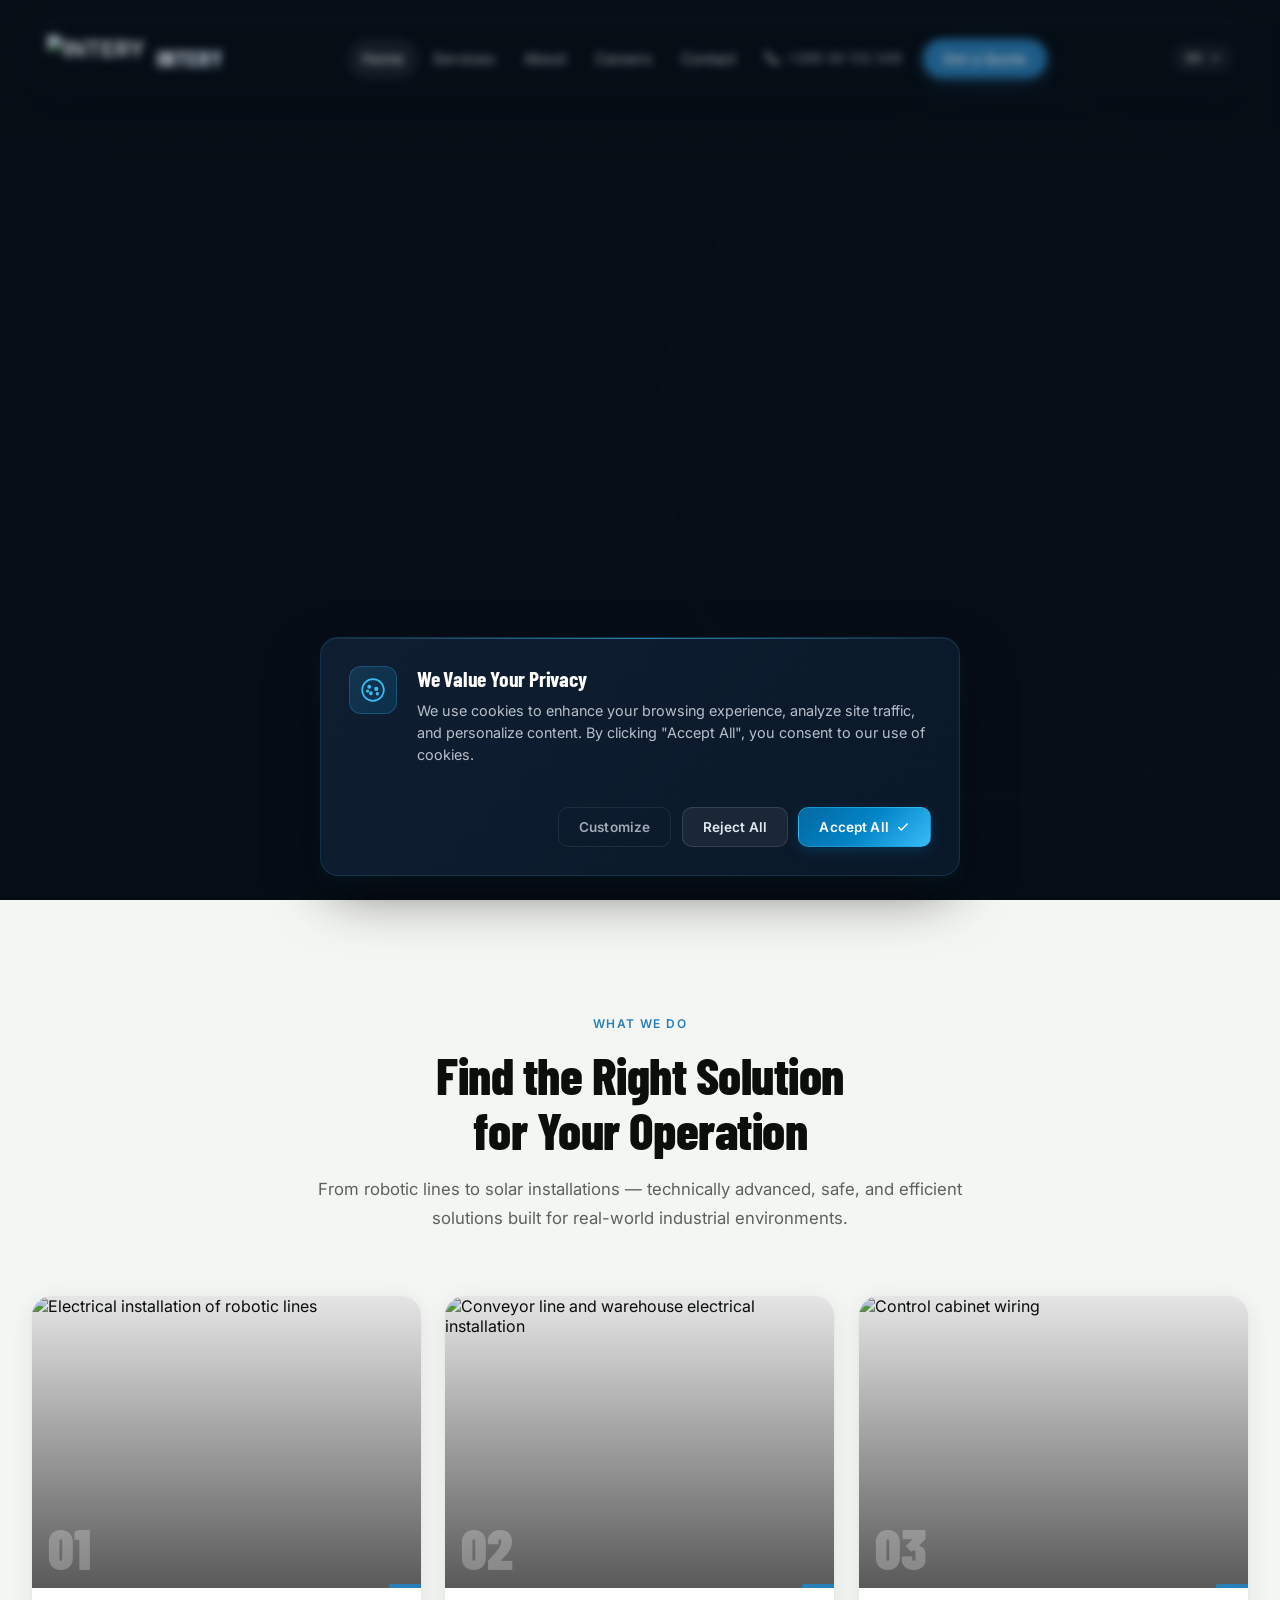
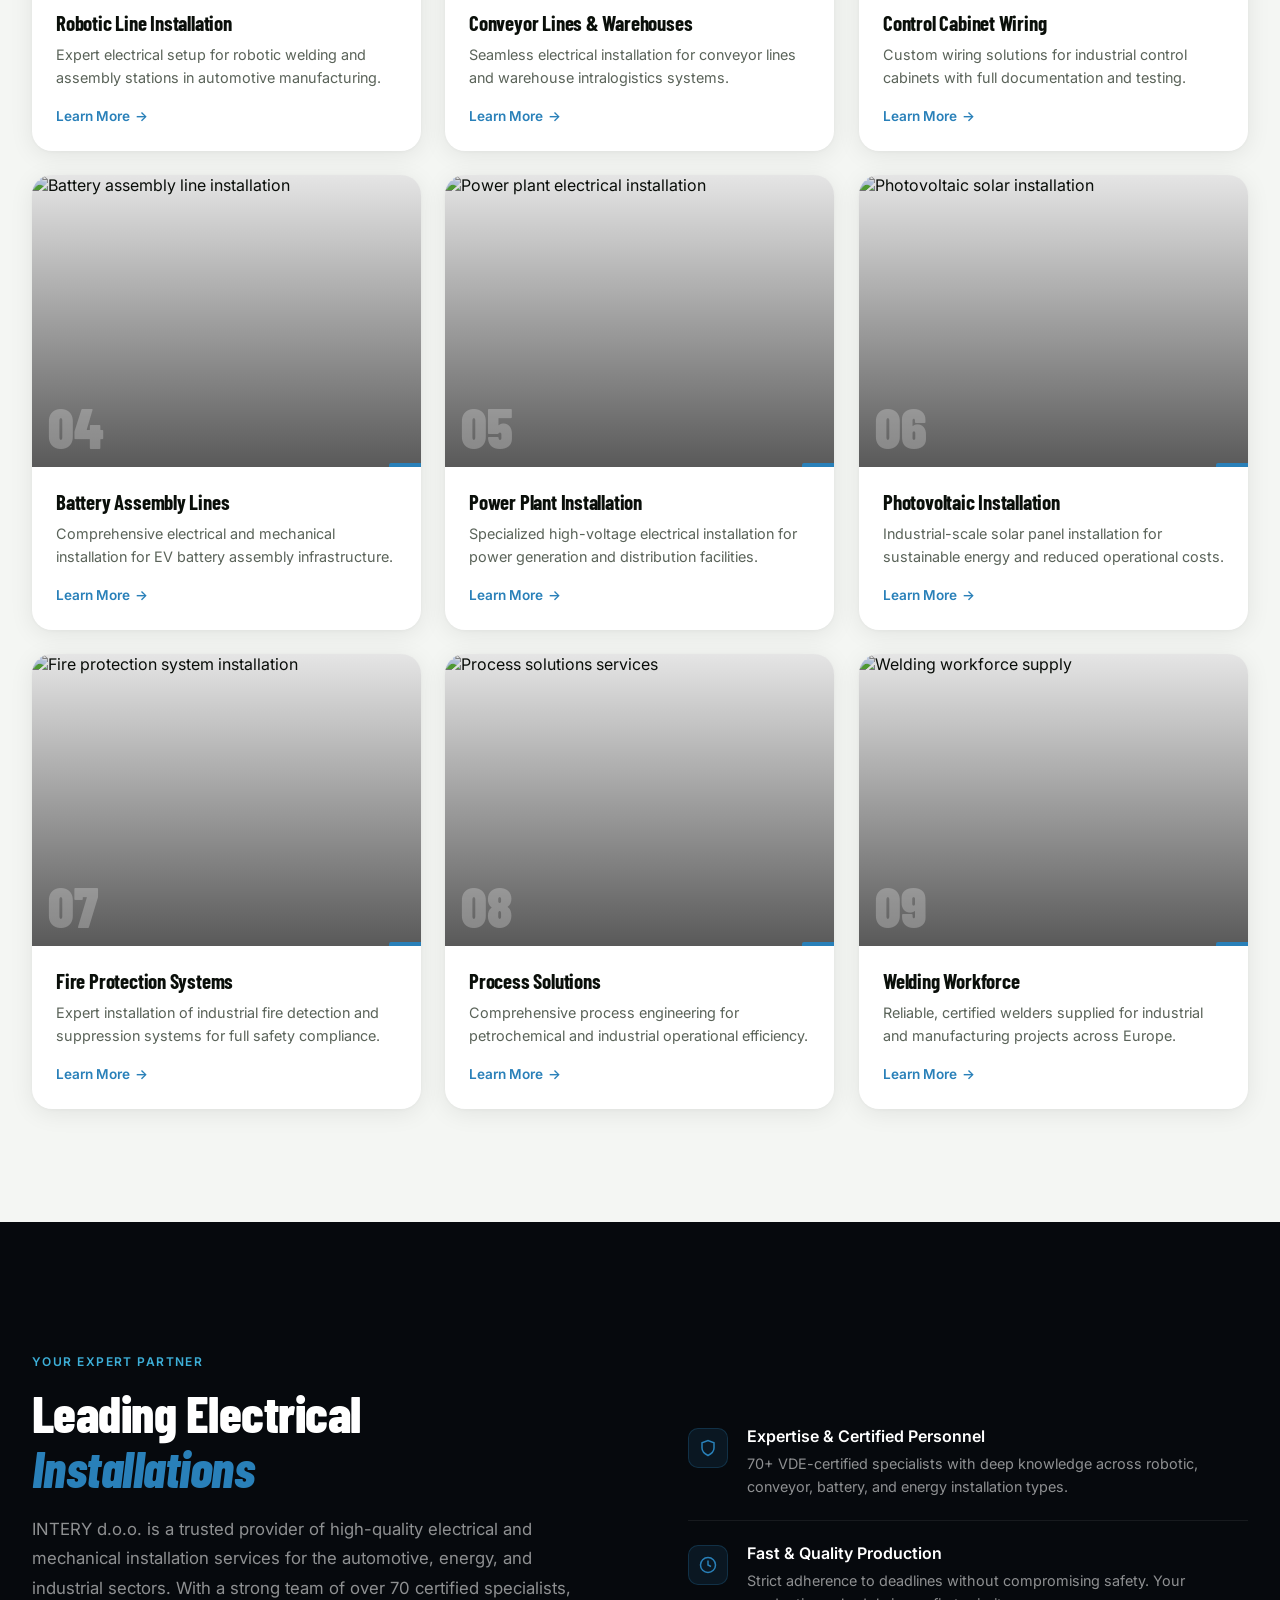
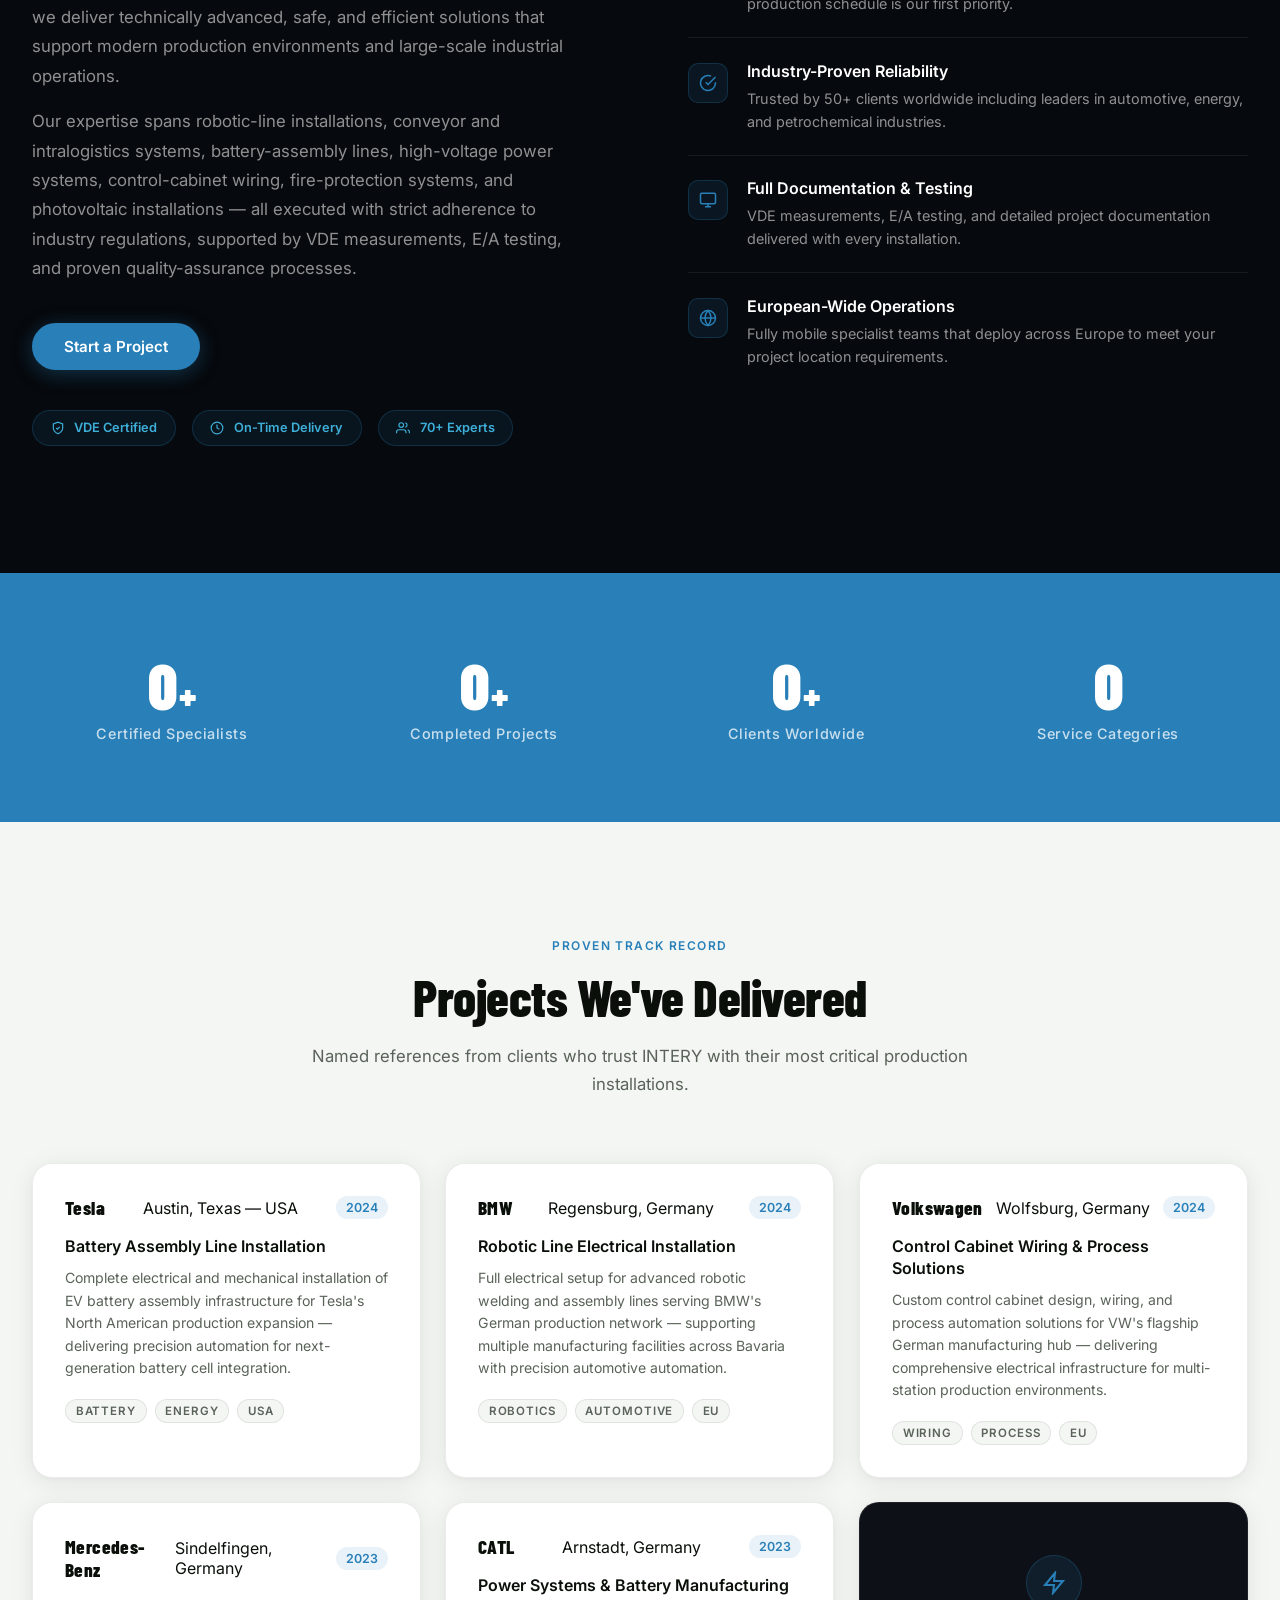
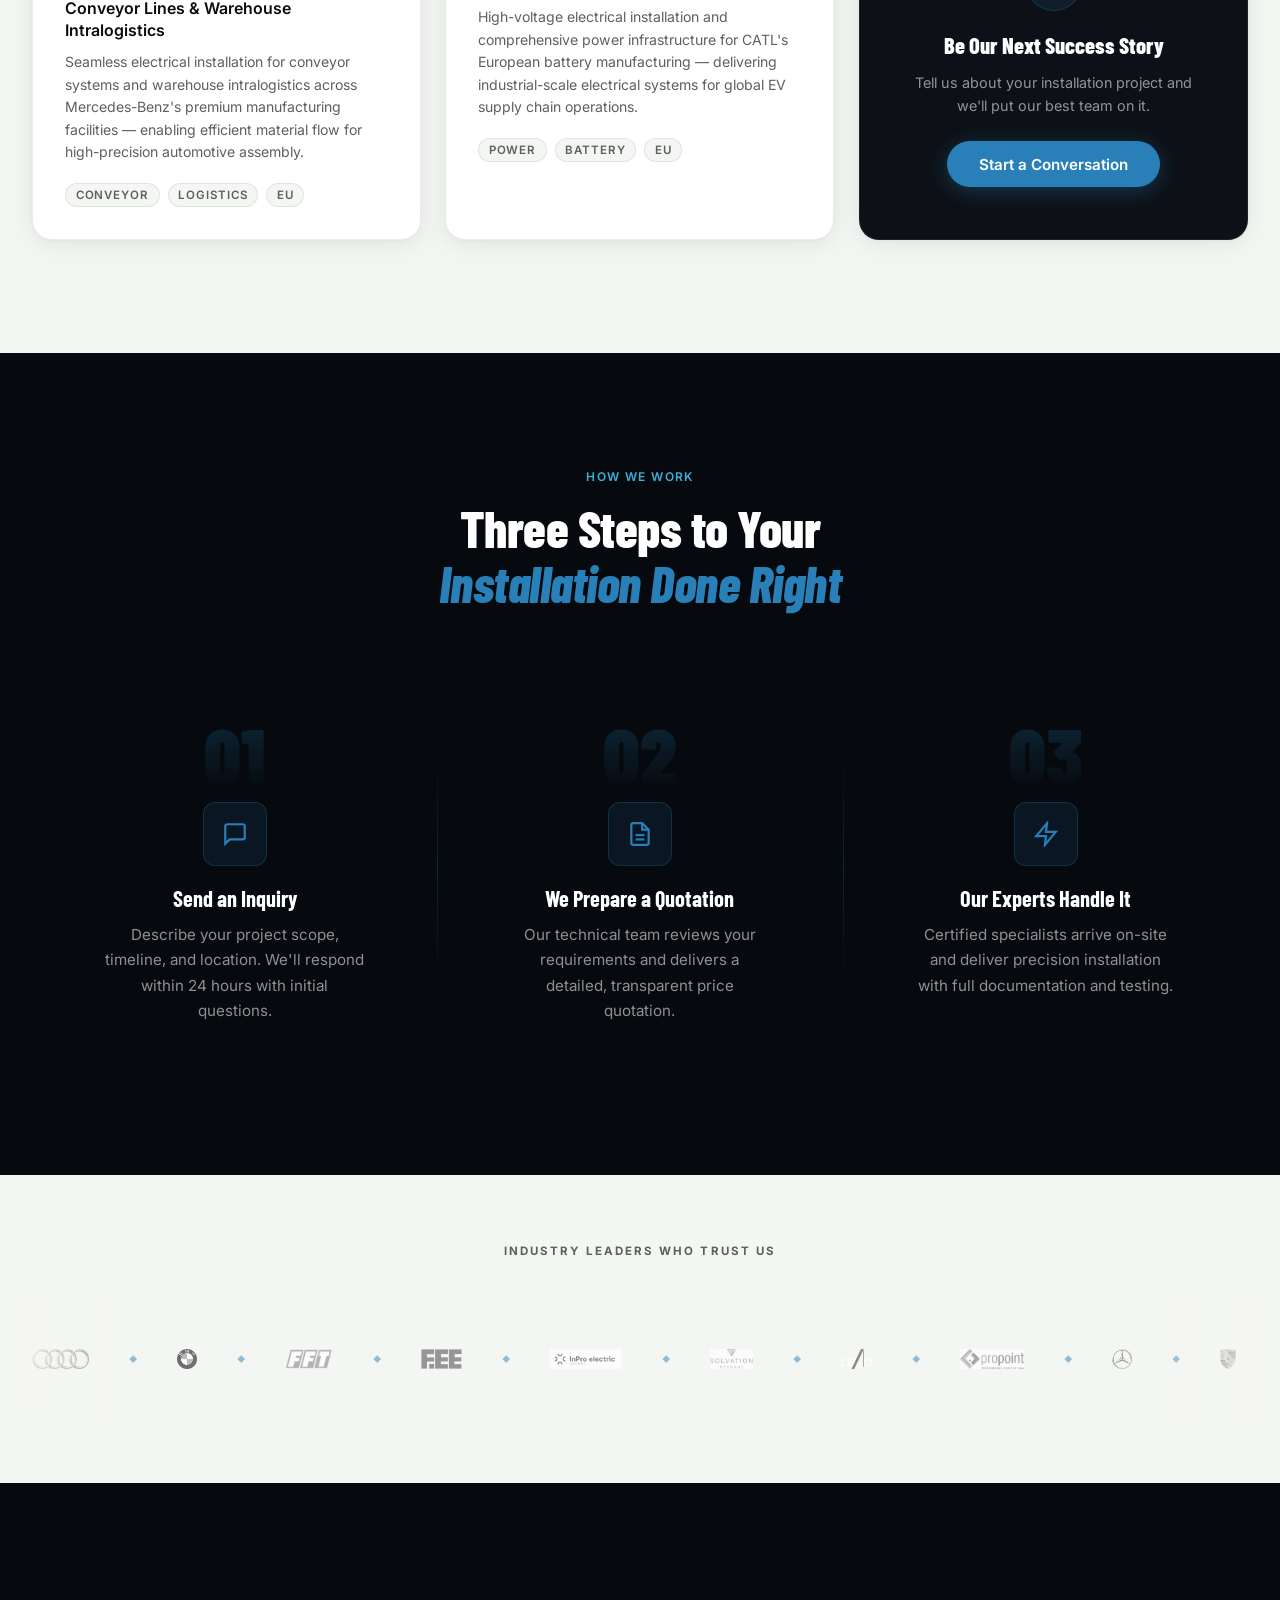
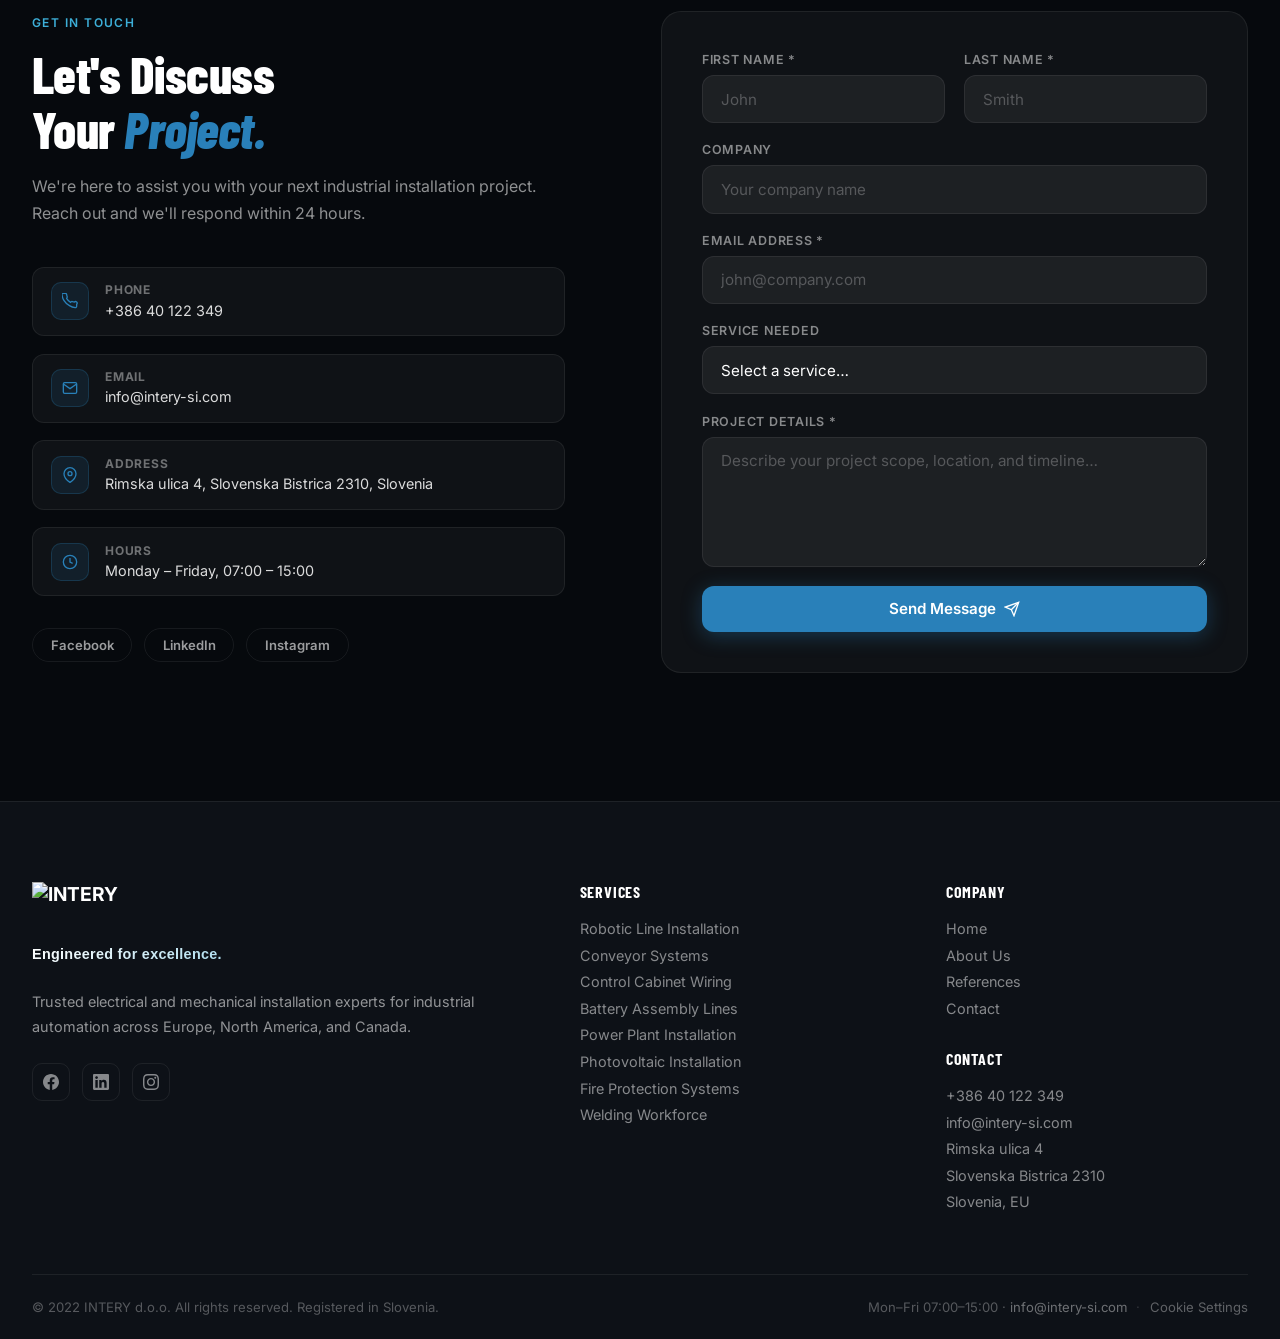
==== commit f7ba89d2: "Add contact form backend and refine site for client preview - Add api/contact.js Vercel edge functio" ====
--- a/index.html
+++ b/index.html
@@ -154,14 +154,14 @@
   <div class="container hero-content">
     <div class="hero-eyebrow" id="heroEyebrow">
       <span class="eyebrow-dot"></span>
-      <span data-i18n="hero.eyebrow">Slovenia · Europe · Industrial Excellence</span>
+      <span data-i18n="hero.eyebrow">Europe & North America · Industrial Excellence</span>
     </div>
     <h1 class="hero-title" id="heroTitle">
       <span class="title-line" id="titleLine1" data-i18n="hero.title1">YOUR AUTOMATION</span>
       <span class="title-line accent-line" id="titleLine2" data-i18n="hero.title2">DONE <em>RIGHT.</em></span>
     </h1>
     <p class="hero-subtitle" id="heroSubtitle" data-i18n="hero.subtitle">
-      Electrical and mechanical installation for robotic lines, conveyor systems, and battery assembly — serving automotive, energy, and industrial sectors across Europe.
+      Electrical and mechanical installation for robotic lines, conveyor systems, and battery assembly — serving automotive, energy, and industrial sectors across Europe and North America.
     </p>
     <div class="hero-ctas" id="heroCtas">
       <a href="#services" class="btn btn-primary">
@@ -197,7 +197,7 @@
       <h2 class="section-title" data-i18n="services.title">Find the Right Solution<br>for Your Operation</h2>
       <p class="section-subtitle" data-i18n="services.subtitle">From robotic lines to solar installations — technically advanced, safe, and efficient solutions built for real-world industrial environments.</p>
     </div>
-    <div class="services-grid">
+    <div class="services-grid" id="services-grid">
 
       <a href="services/robotic-line-installation.html" class="service-card">
         <div class="service-card-img">
@@ -241,7 +241,7 @@
         </div>
       </a>
 
-      <a href="services/battery-assembly-lines.html" class="service-card">
+      <a href="services/battery-assembly-lines.html" class="service-card service-card-extra">
         <div class="service-card-img">
           <img src="https://cdn.b12.io/client_media/LIUHnpxC/073be567-be1d-11f0-9bda-0242ac110002-jpg-regular_image.jpeg" alt="Battery assembly line installation" loading="lazy">
           <div class="service-card-overlay"></div>
@@ -255,7 +255,7 @@
         </div>
       </a>
 
-      <a href="services/power-plant-installation.html" class="service-card">
+      <a href="services/power-plant-installation.html" class="service-card service-card-extra">
         <div class="service-card-img">
           <img src="https://cdn.b12.io/client_media/LIUHnpxC/54e5bd5c-be1d-11f0-b8cd-0242ac110002-jpg-regular_image.jpeg" alt="Power plant electrical installation" loading="lazy">
           <div class="service-card-overlay"></div>
@@ -269,7 +269,7 @@
         </div>
       </a>
 
-      <a href="services/photovoltaic-installation.html" class="service-card">
+      <a href="services/photovoltaic-installation.html" class="service-card service-card-extra">
         <div class="service-card-img">
           <img src="https://cdn.b12.io/client_media/LIUHnpxC/862a9e5b-be1a-11f0-814c-0242ac110002-jpg-regular_image.jpeg" alt="Photovoltaic solar installation" loading="lazy">
           <div class="service-card-overlay"></div>
@@ -283,7 +283,7 @@
         </div>
       </a>
 
-      <a href="services/fire-protection-systems.html" class="service-card">
+      <a href="services/fire-protection-systems.html" class="service-card service-card-extra">
         <div class="service-card-img">
           <img src="https://cdn.b12.io/client_media/LIUHnpxC/5094c0d0-be26-11f0-a7a0-0242ac110002-jpg-regular_image.jpeg" alt="Fire protection system installation" loading="lazy">
           <div class="service-card-overlay"></div>
@@ -297,7 +297,7 @@
         </div>
       </a>
 
-      <a href="services/process-solutions.html" class="service-card">
+      <a href="services/process-solutions.html" class="service-card service-card-extra">
         <div class="service-card-img">
           <img src="https://cdn.b12.io/client_media/LIUHnpxC/40bc4273-be27-11f0-adcb-0242ac110002-jpg-regular_image.jpeg" alt="Process solutions services" loading="lazy">
           <div class="service-card-overlay"></div>
@@ -311,7 +311,7 @@
         </div>
       </a>
 
-      <a href="services/welding-workforce.html" class="service-card">
+      <a href="services/welding-workforce.html" class="service-card service-card-extra">
         <div class="service-card-img">
           <img src="https://cdn.b12.io/client_media/LIUHnpxC/6227286c-c6d3-11f0-adda-0242ac110002-jpg-regular_image.jpeg" alt="Welding workforce supply" loading="lazy">
           <div class="service-card-overlay"></div>
@@ -326,6 +326,10 @@
       </a>
 
     </div>
+    <button type="button" id="services-toggle" class="services-toggle" aria-expanded="false" aria-controls="services-grid">
+      <span class="services-toggle-label" data-i18n="services.show_more">Show more services</span>
+      <span class="services-toggle-icon" aria-hidden="true">+</span>
+    </button>
   </div>
 </section>
 
@@ -711,7 +715,10 @@
       </div>
 
       <div class="contact-form-wrapper">
-        <form class="contact-form" id="contactForm">
+        <form class="contact-form" id="contactForm" action="/api/contact" method="POST" novalidate>
+          <input type="hidden" name="_type" value="contact">
+          <input type="text" name="_honey" tabindex="-1" autocomplete="off" style="position:absolute;left:-9999px;width:1px;height:1px;opacity:0;" aria-hidden="true">
+          <div class="form-status" id="contactFormStatus" role="status" aria-live="polite"></div>
           <div class="form-row">
             <div class="form-group">
               <label for="firstName" data-i18n="form.first_name">First Name *</label>
@@ -769,6 +776,7 @@
         <a href="#home" class="footer-brand">
           <img src="img/logo-transparent.png" alt="INTERY" class="footer-logo-img">
         </a>
+        <p class="footer-slogan" data-i18n="footer.slogan">Engineered for excellence.</p>
         <p data-i18n="footer.desc">Trusted electrical and mechanical installation experts for industrial automation across Europe, North America, and Canada.</p>
         <div class="footer-social-icons">
           <a href="https://www.facebook.com/profile.php?id=61560681279685" target="_blank" rel="noopener" aria-label="Facebook" class="footer-social-icon">
--- a/css/style.css
+++ b/css/style.css
@@ -313,13 +313,13 @@
 }
 
 /* Progressive room-claim: drop low-priority links before the phone gets clipped */
+@media (max-width: 1280px) and (min-width: 993px) {
+  .navbar-nav .nav-item:has(> .nav-link[data-i18n="nav.references"]) { display: none; }
+}
 @media (max-width: 1180px) and (min-width: 993px) {
-  .navbar-nav .nav-item:has(> .nav-link[data-i18n="nav.references"]) { display: none; }
-}
-@media (max-width: 1080px) and (min-width: 993px) {
   .navbar-nav .nav-item:has(> .nav-link[data-i18n="nav.about"]) { display: none; }
 }
-@media (max-width: 1020px) and (min-width: 993px) {
+@media (max-width: 1100px) and (min-width: 993px) {
   .navbar-nav .nav-item:has(> .nav-link[data-i18n="nav.contact"]) { display: none; }
 }
 .cta-button:hover {
@@ -426,6 +426,15 @@
 }
 @media (min-width: 993px) {
   .navbar-nav { display: flex !important; }
+  .navbar-container { max-width: 1320px; }
+  .navbar { padding: 14px 22px; gap: 12px; }
+  .navbar-brand { font-size: 1.4rem; gap: 12px; }
+  .navbar-logo-img { height: 46px; }
+  .nav-link { padding: 11px 14px; font-size: .92rem; }
+  .nav-phone { padding: 10px 14px; font-size: .85rem; gap: 7px; }
+  .nav-phone svg { width: 15px; height: 15px; }
+  .cta-button { padding: 11px 20px !important; font-size: .9rem !important; margin-left: 6px; }
+  .lang-dropdown-btn { padding: 8px 14px; font-size: .78rem; }
 }
 
 /* ── LANGUAGE SWITCHER DROPDOWN ──────────────────────────── */
@@ -454,7 +463,7 @@
 .lang-dropdown-label { display: inline-flex; align-items: center; gap: 6px; }
 .lang-dropdown-name { white-space: nowrap; }
 .lang-dropdown-code { white-space: nowrap; opacity: .7; }
-@media (max-width: 1280px) and (min-width: 993px) {
+@media (max-width: 1380px) and (min-width: 993px) {
   .lang-dropdown-name { display: none; }
   .lang-dropdown-code { opacity: 1; }
 }
@@ -1195,7 +1204,19 @@
   padding: 2.5rem;
 }
 
-.contact-form { display: flex; flex-direction: column; gap: 1.2rem; }
+.contact-form { display: flex; flex-direction: column; gap: 1.2rem; position: relative; }
+.contact-form .form-status {
+  font-size: .9rem; padding: .75rem 1rem; border-radius: var(--radius-sm, 6px);
+  display: none; line-height: 1.45;
+}
+.contact-form .form-status.success {
+  display: block; background: rgba(34,197,94,.12); color: #4ade80;
+  border: 1px solid rgba(34,197,94,.3);
+}
+.contact-form .form-status.error {
+  display: block; background: rgba(239,68,68,.12); color: #fca5a5;
+  border: 1px solid rgba(239,68,68,.3);
+}
 .form-row { display: grid; grid-template-columns: 1fr 1fr; gap: 1.2rem; }
 .form-group { display: flex; flex-direction: column; gap: .5rem; }
 .form-group label {
@@ -1252,6 +1273,17 @@
   color: #fff; font-weight: 700; font-size: 1.2rem;
   margin-bottom: 1rem;
   width: fit-content;
+}
+.footer-slogan {
+  font-family: var(--font-heading);
+  font-size: 1.05rem;
+  font-weight: 600;
+  letter-spacing: .02em;
+  background: linear-gradient(135deg, #fff 0%, var(--green-light) 100%);
+  -webkit-background-clip: text;
+  -webkit-text-fill-color: transparent;
+  background-clip: text;
+  margin: 0 0 1rem;
 }
 .footer-brand-col p {
   font-size: .9rem; line-height: 1.7;
@@ -1346,6 +1378,46 @@
   .hero-stats-bar { gap: 1.2rem; flex-wrap: wrap; }
 }
 
+/* Services mobile-only "Show more" toggle — base (hidden on tablet+) */
+.services-toggle {
+  display: none;
+  align-items: center;
+  justify-content: center;
+  gap: .65rem;
+  width: 100%;
+  margin-top: 1.25rem;
+  padding: .95rem 1.25rem;
+  background: var(--light-card);
+  color: var(--text-on-light);
+  border: 1px solid rgba(0,0,0,.08);
+  border-radius: var(--radius-lg);
+  box-shadow: var(--shadow-card);
+  font-family: var(--font-heading);
+  font-size: .95rem;
+  font-weight: 600;
+  letter-spacing: .01em;
+  cursor: pointer;
+  transition: transform .25s ease, box-shadow .25s ease, background .25s ease;
+  -webkit-tap-highlight-color: transparent;
+}
+.services-toggle:hover { transform: translateY(-2px); box-shadow: var(--shadow-card-hover); }
+.services-toggle:active { transform: translateY(0); }
+.services-toggle-icon {
+  display: inline-flex; align-items: center; justify-content: center;
+  width: 22px; height: 22px;
+  border-radius: 50%;
+  background: var(--green);
+  color: #fff;
+  font-size: 1rem; font-weight: 700; line-height: 1;
+  transition: transform .3s ease;
+}
+.services-toggle[aria-expanded="true"] .services-toggle-icon { transform: rotate(45deg); }
+
+@keyframes serviceCardReveal {
+  from { opacity: 0; transform: translateY(8px); }
+  to   { opacity: 1; transform: translateY(0); }
+}
+
 @media (max-width: 700px) {
   .container { padding: 0 1.25rem; }
   .services-grid { grid-template-columns: 1fr; }
@@ -1361,6 +1433,17 @@
   .contact-form-wrapper { padding: 1.5rem; }
 }
 
+/* Mobile-only collapse for services grid (below iPad portrait) */
+@media (max-width: 767px) {
+  .services-grid .service-card-extra { display: none !important; }
+  .services-grid.is-expanded .service-card-extra { display: block !important; animation: serviceCardReveal .35s ease both; }
+  .services-toggle { display: inline-flex !important; }
+}
+
+@media (prefers-reduced-motion: reduce) {
+  .services-grid.is-expanded .service-card-extra { animation: none; }
+}
+
 @media (max-width: 480px) {
   .navbar-container { width: calc(100% - 20px); top: 12px; }
   .hero-title { font-size: clamp(3rem, 12vw, 5rem); }
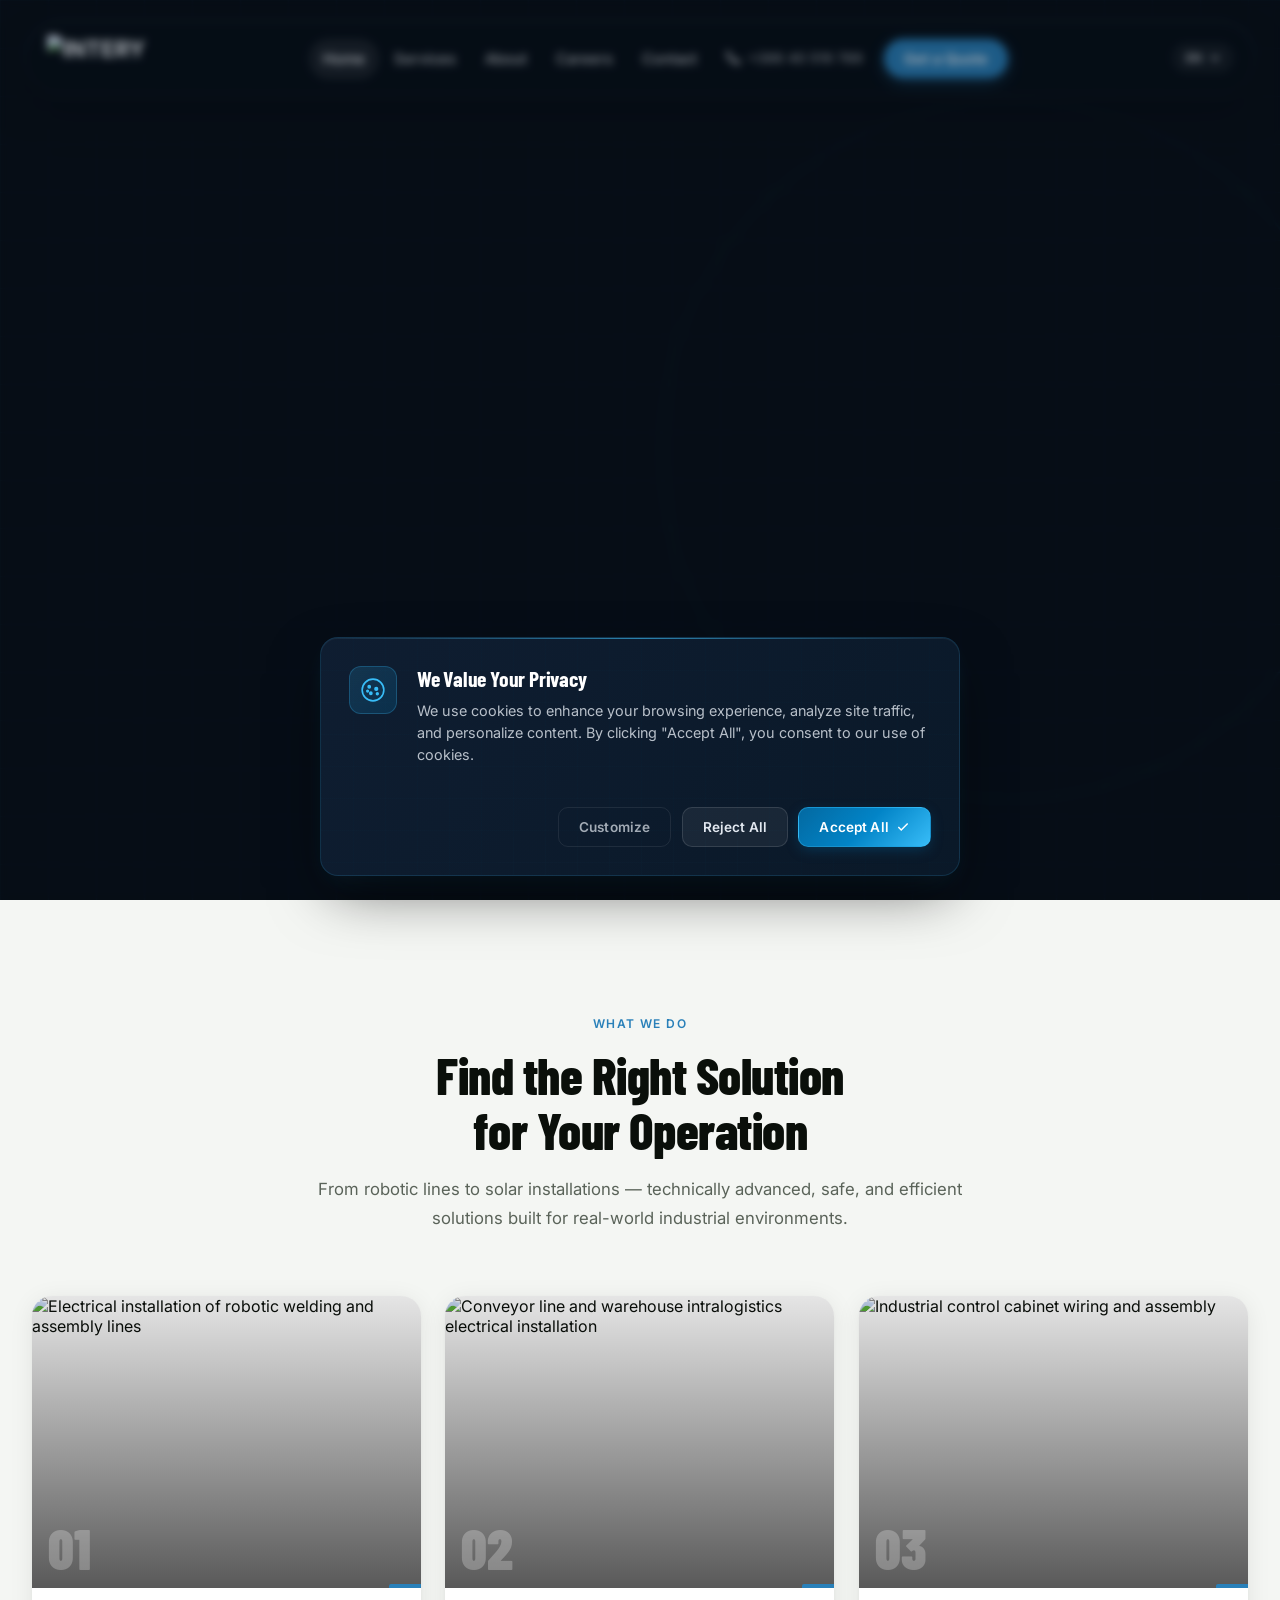
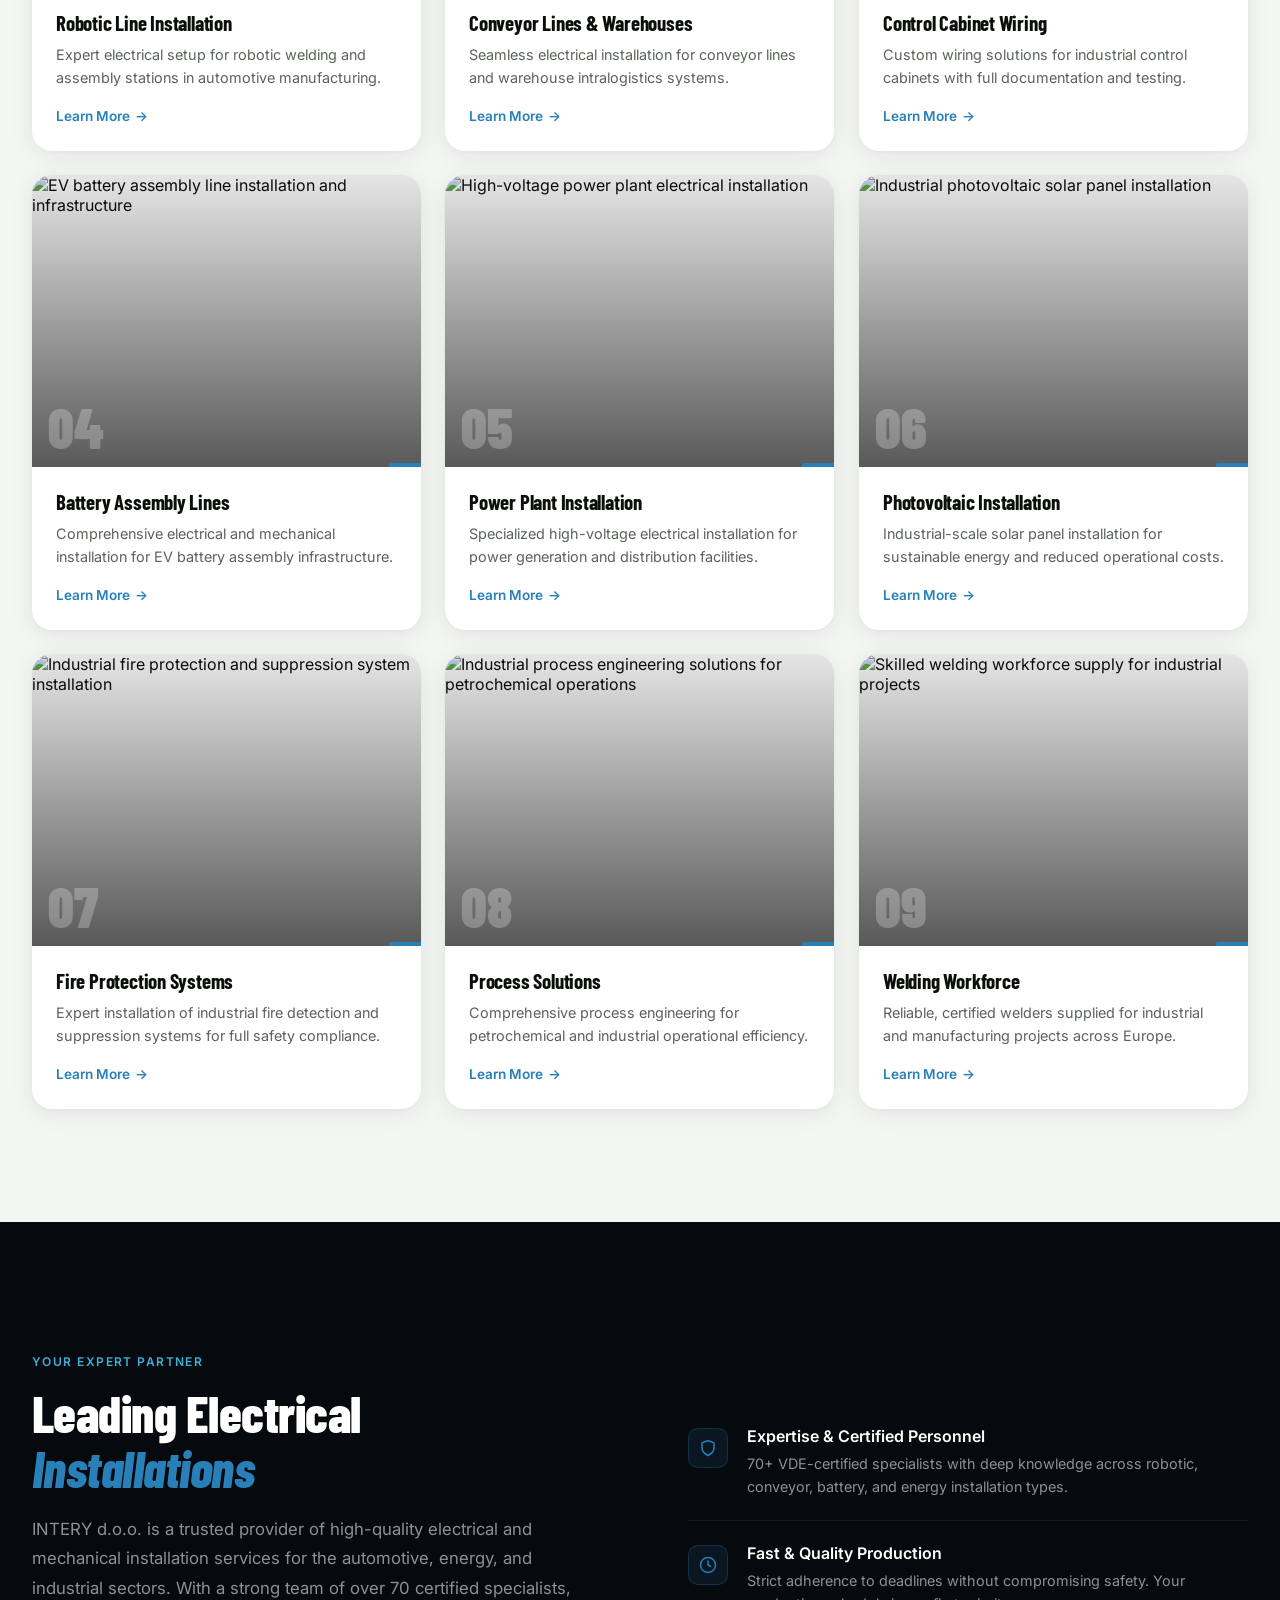
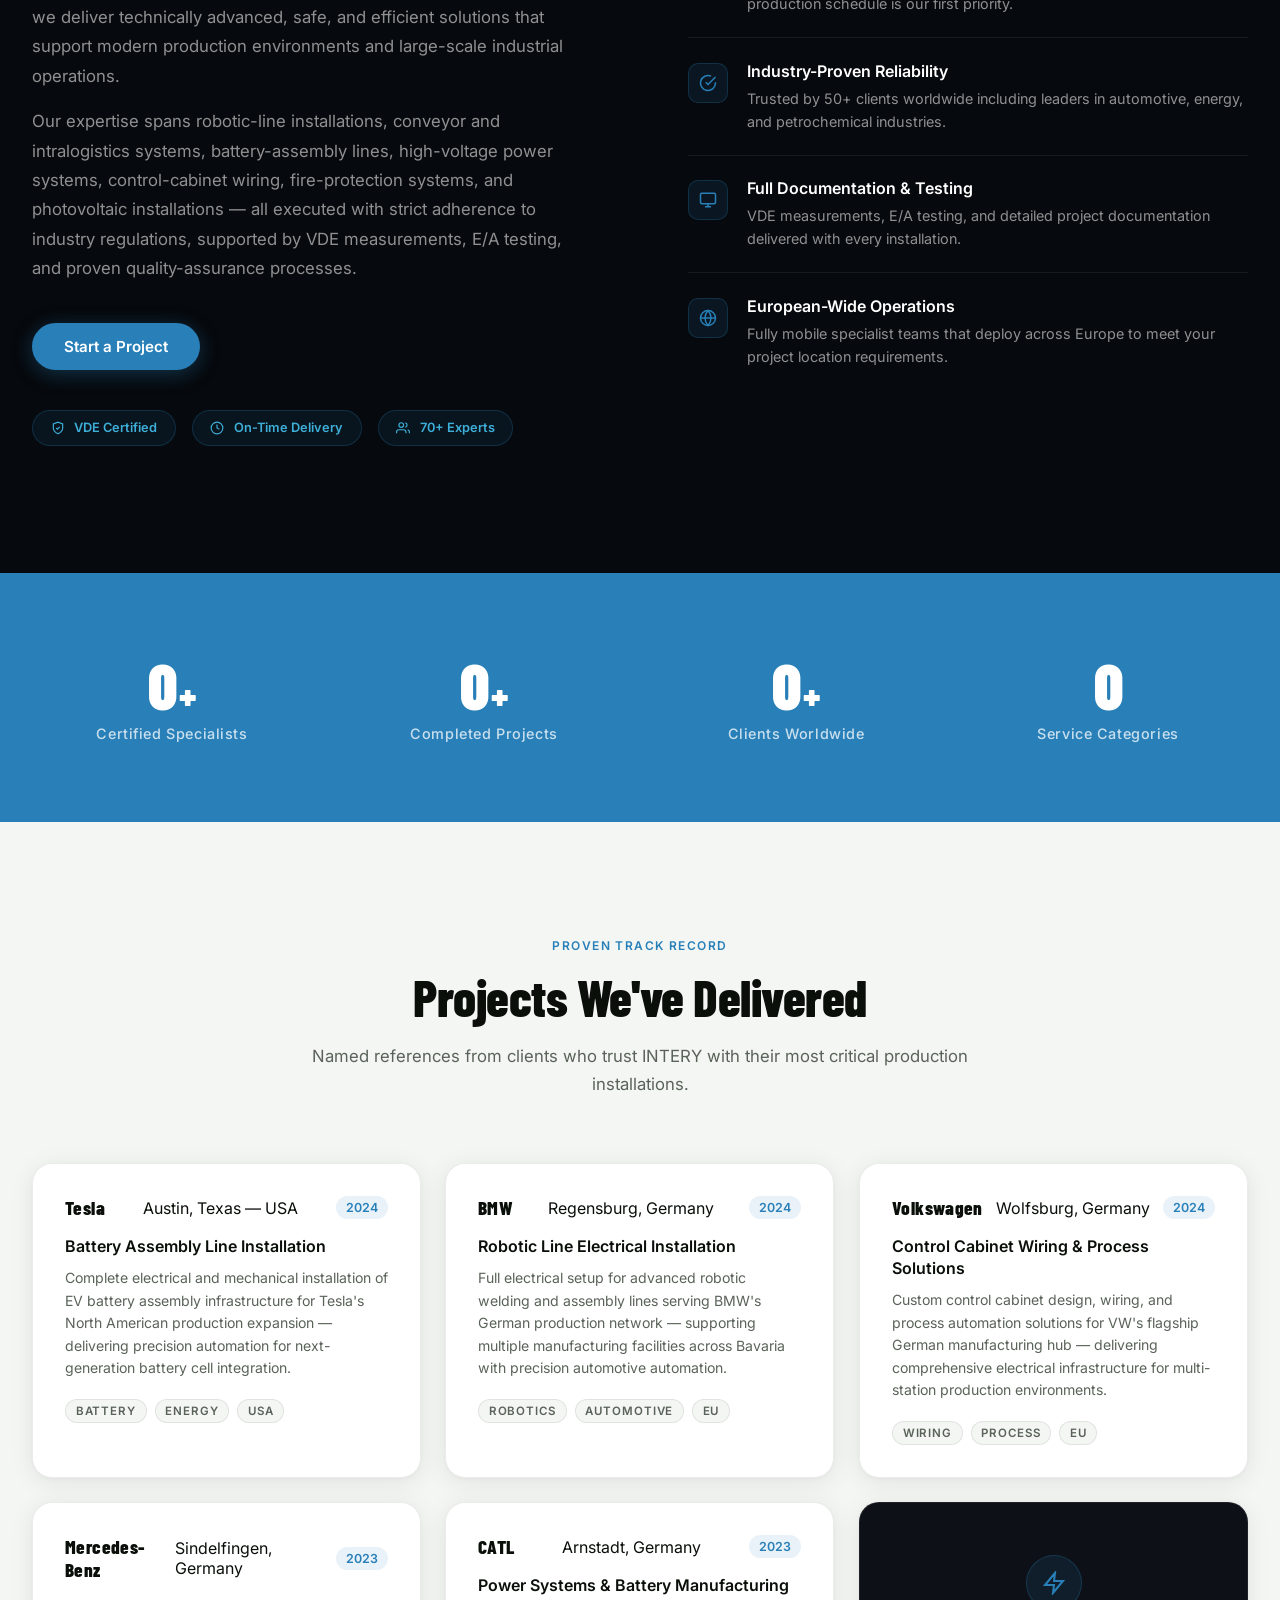
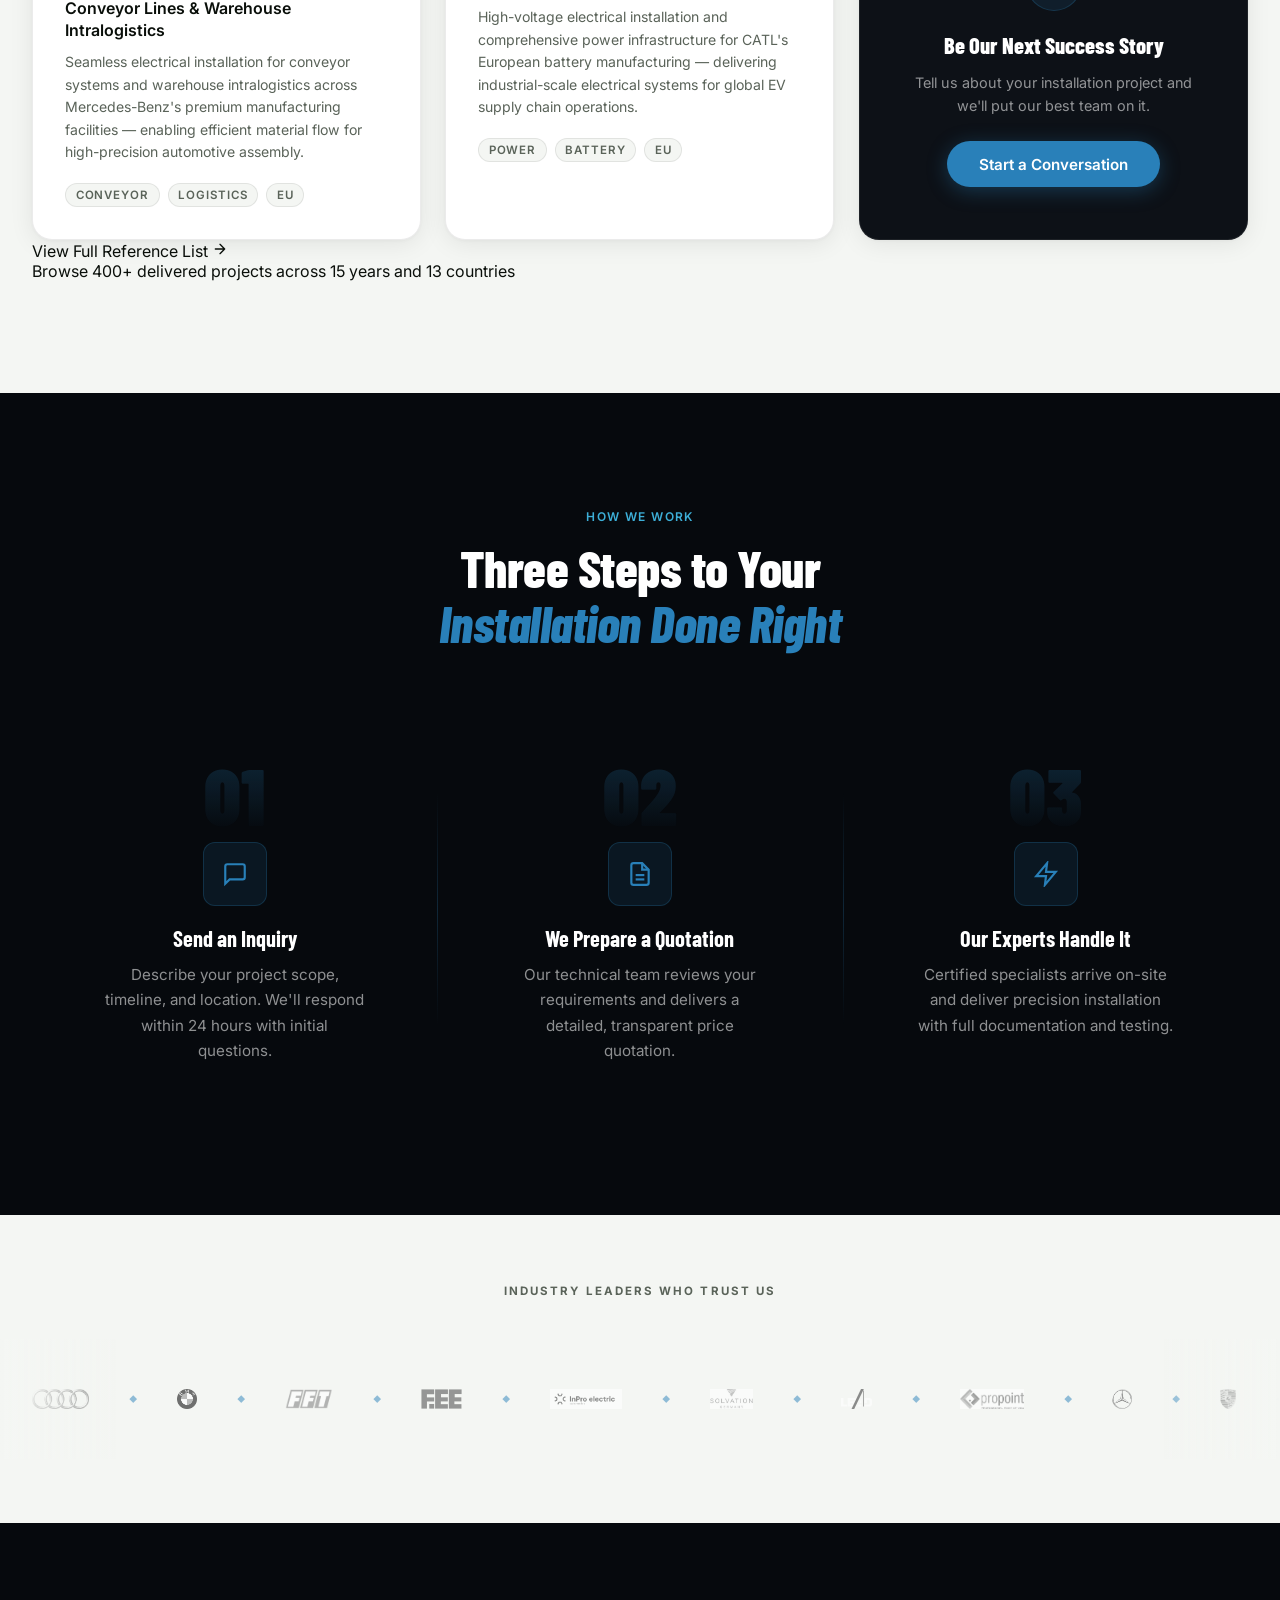
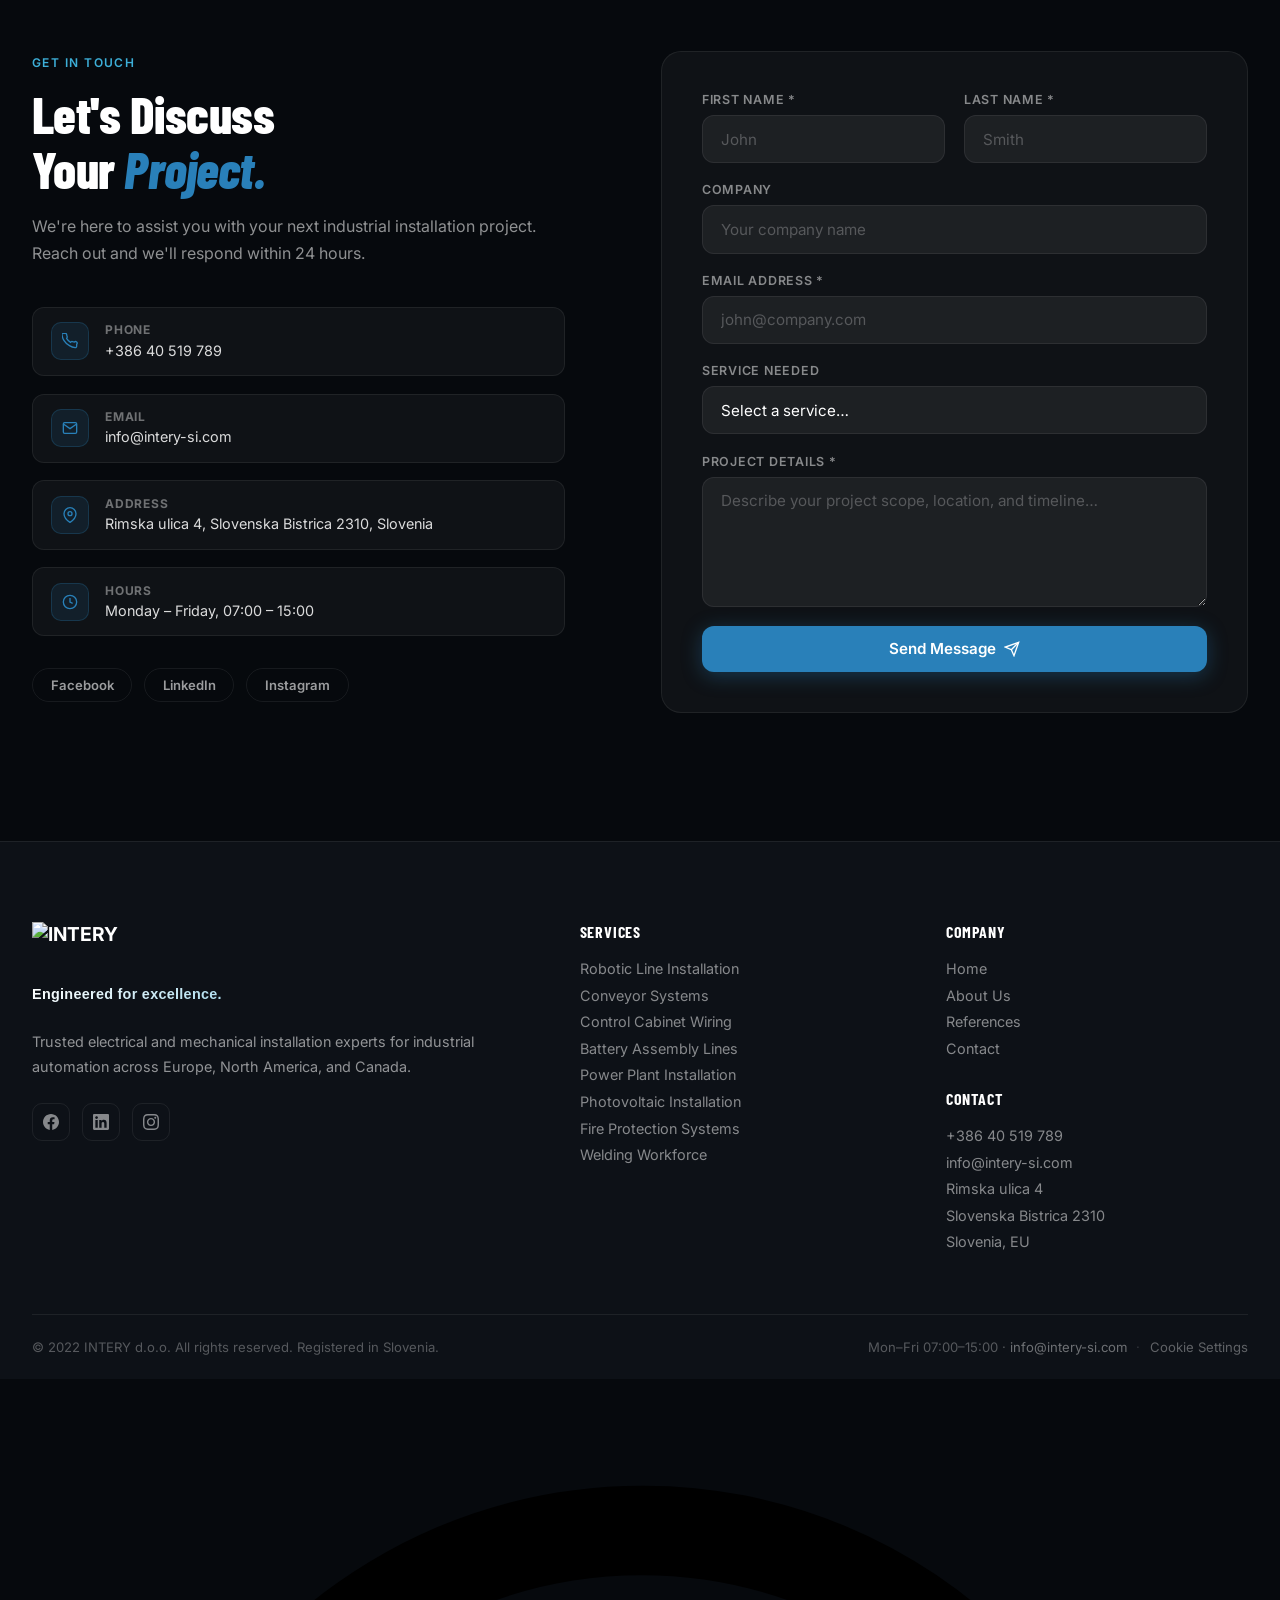
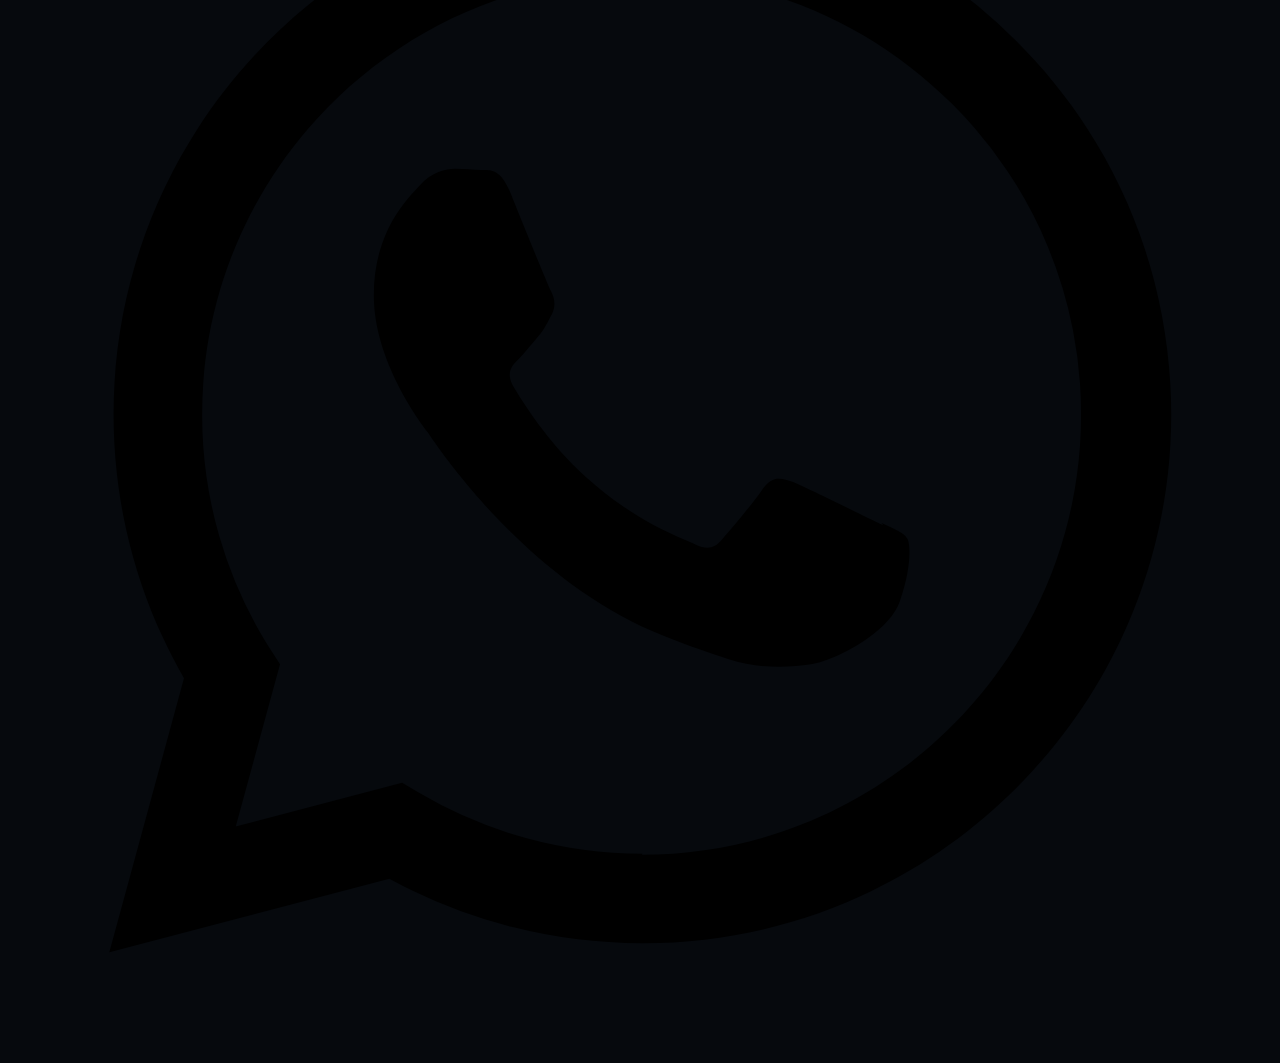
==== commit 4906842a: "Add branded i18n auto-replies and redesigned client email - Visitor receives confirmation email in t" ====
--- a/index.html
+++ b/index.html
@@ -34,7 +34,7 @@
     "name": "INTERY d.o.o.",
     "description": "Leading electrical and mechanical installation services for automotive, energy, and industrial sectors.",
     "url": "https://www.intery-si.com",
-    "telephone": "+38640122349",
+    "telephone": "+38640519789",
     "email": "info@intery-si.com",
     "address": {
       "@type": "PostalAddress",
@@ -55,7 +55,6 @@
   <div class="navbar">
     <a href="#home" class="navbar-brand">
       <img src="img/logo-transparent.png" alt="INTERY" class="navbar-logo-img">
-      <span class="brand-text">INTERY</span>
     </a>
 
     <ul class="navbar-nav" id="navbarNav">
@@ -66,8 +65,8 @@
       <li class="nav-item"><a href="careers.html" class="nav-link" data-i18n="nav.careers">Careers</a></li>
       <li class="nav-item"><a href="#contact" class="nav-link" data-i18n="nav.contact">Contact</a></li>
       <li class="nav-item">
-        <a href="tel:+38640122349" class="nav-phone">
-          <svg viewBox="0 0 24 24" width="13" height="13" fill="currentColor"><path d="M22 16.92v3a2 2 0 01-2.18 2 19.79 19.79 0 01-8.63-3.07A19.5 19.5 0 013.07 11.5a19.79 19.79 0 01-3.07-8.67A2 2 0 012 .67h3a2 2 0 012 1.72c.127.96.361 1.903.7 2.81a2 2 0 01-.45 2.11L6.91 8.09a16 16 0 006 6l.75-.75a2 2 0 012.11-.45c.907.339 1.85.573 2.81.7A2 2 0 0122 16.92z"/></svg><span class="nav-phone-num">+386 40 122 349</span></a>
+        <a href="tel:+38640519789" class="nav-phone">
+          <svg viewBox="0 0 24 24" width="13" height="13" fill="currentColor"><path d="M22 16.92v3a2 2 0 01-2.18 2 19.79 19.79 0 01-8.63-3.07A19.5 19.5 0 013.07 11.5a19.79 19.79 0 01-3.07-8.67A2 2 0 012 .67h3a2 2 0 012 1.72c.127.96.361 1.903.7 2.81a2 2 0 01-.45 2.11L6.91 8.09a16 16 0 006 6l.75-.75a2 2 0 012.11-.45c.907.339 1.85.573 2.81.7A2 2 0 0122 16.92z"/></svg><span class="nav-phone-num">+386 40 519 789</span></a>
       </li>
       <li class="nav-item"><a href="#contact" class="cta-button" data-i18n="nav.quote">Get a Quote</a></li>
     </ul>
@@ -100,7 +99,6 @@
   <div class="mobile-menu-header">
     <a href="#home" class="mobile-menu-brand">
       <img src="img/logo-transparent.png" alt="INTERY" class="navbar-logo-img">
-      <span class="brand-text">INTERY</span>
     </a>
     <button class="mobile-menu-close" id="mobileMenuClose" aria-label="Close">×</button>
   </div>
@@ -128,7 +126,7 @@
   </div>
   <div class="mobile-cta">
     <a href="#contact" class="mobile-cta-button" data-i18n="nav.mobile_quote">Get a Quote</a>
-    <a href="tel:+38640122349" class="mobile-phone-link">+386 40 122 349</a>
+    <a href="tel:+38640519789" class="mobile-phone-link">+386 40 519 789</a>
   </div>
 </div>
 
@@ -201,7 +199,7 @@
 
       <a href="services/robotic-line-installation.html" class="service-card">
         <div class="service-card-img">
-          <img src="https://cdn.b12.io/client_media/LIUHnpxC/1f6a9136-be19-11f0-b3c3-0242ac110002-jpg-regular_image.jpeg" alt="Electrical installation of robotic lines" loading="lazy">
+          <img src="img/services/robotic-line-electrical-installation.png" alt="Electrical installation of robotic welding and assembly lines" loading="lazy">
           <div class="service-card-overlay"></div>
           <span class="service-num">01</span>
           <div class="service-accent-bar"></div>
@@ -215,7 +213,7 @@
 
       <a href="services/conveyor-lines-warehouses.html" class="service-card">
         <div class="service-card-img">
-          <img src="https://cdn.b12.io/client_media/LIUHnpxC/9a8c4afd-be1c-11f0-8efd-0242ac110002-jpg-regular_image.jpeg" alt="Conveyor line and warehouse electrical installation" loading="lazy">
+          <img src="img/services/conveyor-line-warehouse-installation.png" alt="Conveyor line and warehouse intralogistics electrical installation" loading="lazy">
           <div class="service-card-overlay"></div>
           <span class="service-num">02</span>
           <div class="service-accent-bar"></div>
@@ -229,7 +227,7 @@
 
       <a href="services/control-cabinet-wiring.html" class="service-card">
         <div class="service-card-img">
-          <img src="https://cdn.b12.io/client_media/LIUHnpxC/1f43b331-be19-11f0-8d54-0242ac110002-jpg-regular_image.jpeg" alt="Control cabinet wiring" loading="lazy">
+          <img src="img/services/control-cabinet-wiring.png" alt="Industrial control cabinet wiring and assembly" loading="lazy">
           <div class="service-card-overlay"></div>
           <span class="service-num">03</span>
           <div class="service-accent-bar"></div>
@@ -243,7 +241,7 @@
 
       <a href="services/battery-assembly-lines.html" class="service-card service-card-extra">
         <div class="service-card-img">
-          <img src="https://cdn.b12.io/client_media/LIUHnpxC/073be567-be1d-11f0-9bda-0242ac110002-jpg-regular_image.jpeg" alt="Battery assembly line installation" loading="lazy">
+          <img src="img/services/battery-assembly-line-installation.png" alt="EV battery assembly line installation and infrastructure" loading="lazy">
           <div class="service-card-overlay"></div>
           <span class="service-num">04</span>
           <div class="service-accent-bar"></div>
@@ -257,7 +255,7 @@
 
       <a href="services/power-plant-installation.html" class="service-card service-card-extra">
         <div class="service-card-img">
-          <img src="https://cdn.b12.io/client_media/LIUHnpxC/54e5bd5c-be1d-11f0-b8cd-0242ac110002-jpg-regular_image.jpeg" alt="Power plant electrical installation" loading="lazy">
+          <img src="img/services/power-plant-electrical-installation.png" alt="High-voltage power plant electrical installation" loading="lazy">
           <div class="service-card-overlay"></div>
           <span class="service-num">05</span>
           <div class="service-accent-bar"></div>
@@ -271,7 +269,7 @@
 
       <a href="services/photovoltaic-installation.html" class="service-card service-card-extra">
         <div class="service-card-img">
-          <img src="https://cdn.b12.io/client_media/LIUHnpxC/862a9e5b-be1a-11f0-814c-0242ac110002-jpg-regular_image.jpeg" alt="Photovoltaic solar installation" loading="lazy">
+          <img src="img/services/photovoltaic-solar-installation.png" alt="Industrial photovoltaic solar panel installation" loading="lazy">
           <div class="service-card-overlay"></div>
           <span class="service-num">06</span>
           <div class="service-accent-bar"></div>
@@ -285,7 +283,7 @@
 
       <a href="services/fire-protection-systems.html" class="service-card service-card-extra">
         <div class="service-card-img">
-          <img src="https://cdn.b12.io/client_media/LIUHnpxC/5094c0d0-be26-11f0-a7a0-0242ac110002-jpg-regular_image.jpeg" alt="Fire protection system installation" loading="lazy">
+          <img src="img/services/fire-protection-system-installation.png" alt="Industrial fire protection and suppression system installation" loading="lazy">
           <div class="service-card-overlay"></div>
           <span class="service-num">07</span>
           <div class="service-accent-bar"></div>
@@ -299,7 +297,7 @@
 
       <a href="services/process-solutions.html" class="service-card service-card-extra">
         <div class="service-card-img">
-          <img src="https://cdn.b12.io/client_media/LIUHnpxC/40bc4273-be27-11f0-adcb-0242ac110002-jpg-regular_image.jpeg" alt="Process solutions services" loading="lazy">
+          <img src="img/services/industrial-process-solutions.png" alt="Industrial process engineering solutions for petrochemical operations" loading="lazy">
           <div class="service-card-overlay"></div>
           <span class="service-num">08</span>
           <div class="service-accent-bar"></div>
@@ -313,7 +311,7 @@
 
       <a href="services/welding-workforce.html" class="service-card service-card-extra">
         <div class="service-card-img">
-          <img src="https://cdn.b12.io/client_media/LIUHnpxC/6227286c-c6d3-11f0-adda-0242ac110002-jpg-regular_image.jpeg" alt="Welding workforce supply" loading="lazy">
+          <img src="img/services/welding-workforce-supply.png" alt="Skilled welding workforce supply for industrial projects" loading="lazy">
           <div class="service-card-overlay"></div>
           <span class="service-num">09</span>
           <div class="service-accent-bar"></div>
@@ -516,6 +514,14 @@
       </div>
 
     </div>
+
+    <div class="ref-view-all-wrap">
+      <a href="references.html" class="ref-view-all-btn">
+        <span data-i18n="ref.view_all">View Full Reference List</span>
+        <svg viewBox="0 0 24 24" width="16" height="16" fill="none" stroke="currentColor" stroke-width="2" stroke-linecap="round" stroke-linejoin="round"><path d="M5 12h14M12 5l7 7-7 7"/></svg>
+      </a>
+      <p class="ref-view-all-note" data-i18n="ref.view_all_note">Browse 100+ delivered projects across 12 years and 11 countries</p>
+    </div>
   </div>
 </section>
 
@@ -675,7 +681,7 @@
             </div>
             <div class="contact-item-text">
               <strong data-i18n="contact.phone">Phone</strong>
-              <a href="tel:+38640122349">+386 40 122 349</a>
+              <a href="tel:+38640519789">+386 40 519 789</a>
             </div>
           </div>
           <div class="contact-item">
@@ -717,6 +723,7 @@
       <div class="contact-form-wrapper">
         <form class="contact-form" id="contactForm" action="/api/contact" method="POST" novalidate>
           <input type="hidden" name="_type" value="contact">
+          <input type="hidden" name="language" id="contact-language" value="en">
           <input type="text" name="_honey" tabindex="-1" autocomplete="off" style="position:absolute;left:-9999px;width:1px;height:1px;opacity:0;" aria-hidden="true">
           <div class="form-status" id="contactFormStatus" role="status" aria-live="polite"></div>
           <div class="form-row">
@@ -813,7 +820,7 @@
         </ul>
         <h4 style="margin-top:2rem;" data-i18n="footer.contact_h">Contact</h4>
         <ul>
-          <li><a href="tel:+38640122349">+386 40 122 349</a></li>
+          <li><a href="tel:+38640519789">+386 40 519 789</a></li>
           <li><a href="mailto:info@intery-si.com">info@intery-si.com</a></li>
           <li>Rimska ulica 4</li>
           <li>Slovenska Bistrica 2310</li>
@@ -838,5 +845,8 @@
 <script src="js/main.js"></script>
 <script src="js/cookies.js"></script>
 <script src="js/service-logo-switcher.js"></script>
+<a href="https://wa.me/38640519789?text=Hello%20INTERY%2C%20I%27d%20like%20more%20information." class="wa-fab" target="_blank" rel="noopener noreferrer" aria-label="Chat on WhatsApp" data-i18n-aria="wa.aria">
+  <svg viewBox="0 0 24 24" aria-hidden="true"><path d="M19.05 4.91A9.82 9.82 0 0 0 12.04 2c-5.46 0-9.91 4.45-9.91 9.91 0 1.75.46 3.45 1.32 4.95L2.05 22l5.25-1.38a9.9 9.9 0 0 0 4.74 1.21h.01c5.46 0 9.91-4.45 9.91-9.91 0-2.65-1.03-5.14-2.91-7.01zm-7.01 15.24h-.01a8.23 8.23 0 0 1-4.19-1.15l-.3-.18-3.12.82.83-3.04-.2-.31a8.18 8.18 0 0 1-1.26-4.38c0-4.54 3.7-8.23 8.24-8.23 2.2 0 4.27.86 5.83 2.42a8.18 8.18 0 0 1 2.41 5.83c0 4.54-3.7 8.24-8.23 8.24zm4.52-6.16c-.25-.12-1.47-.72-1.69-.81-.23-.08-.39-.12-.56.12-.16.25-.64.81-.78.97-.14.17-.29.19-.54.06-.25-.12-1.05-.39-1.99-1.23-.74-.66-1.23-1.47-1.38-1.72-.14-.25-.02-.39.11-.51.11-.11.25-.29.37-.43.12-.14.16-.25.25-.41.08-.17.04-.31-.02-.43-.06-.12-.56-1.34-.76-1.84-.2-.49-.4-.42-.56-.43-.14 0-.31-.02-.48-.02-.17 0-.43.06-.66.31-.23.25-.86.85-.86 2.07 0 1.22.88 2.4 1.01 2.56.12.17 1.74 2.66 4.22 3.73.59.25 1.05.4 1.41.52.59.19 1.13.16 1.55.1.47-.07 1.47-.6 1.67-1.18.21-.58.21-1.07.14-1.18-.06-.11-.23-.17-.48-.29z"/></svg>
+</a>
 </body>
 </html>
